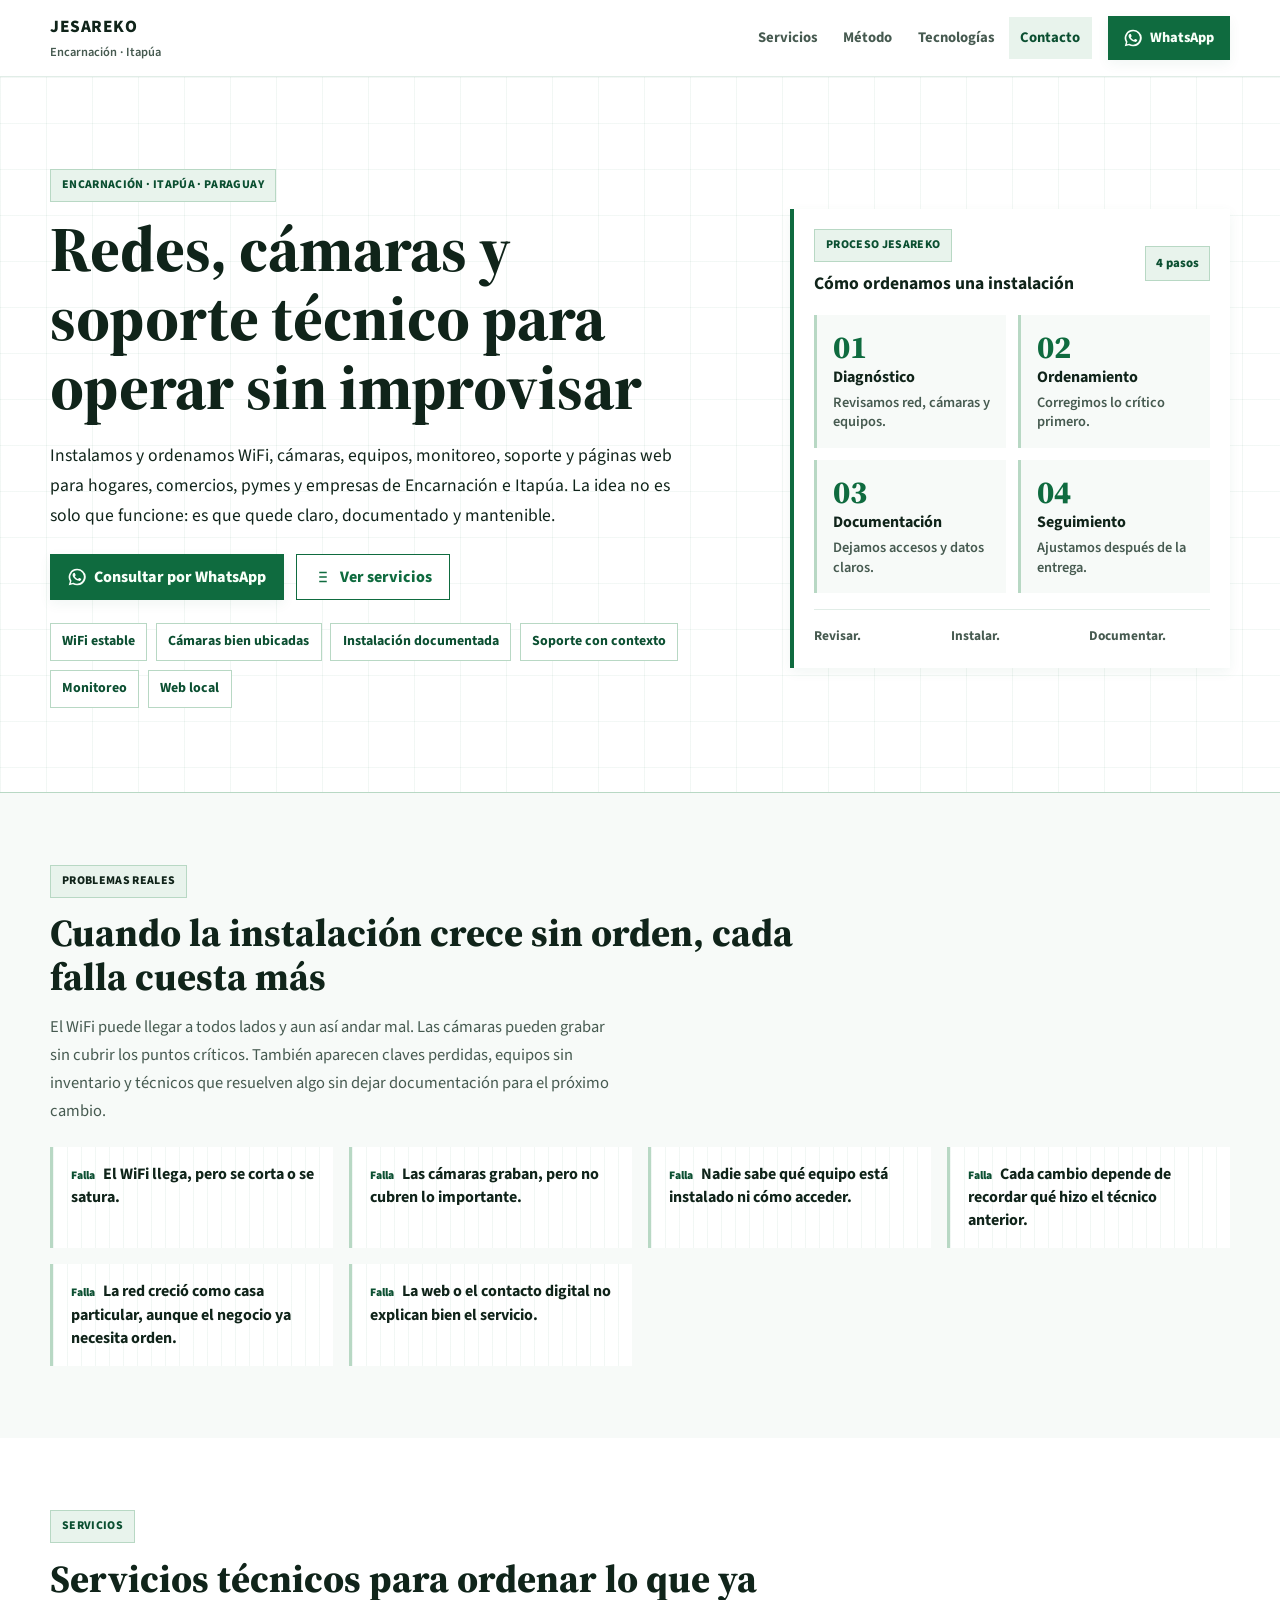
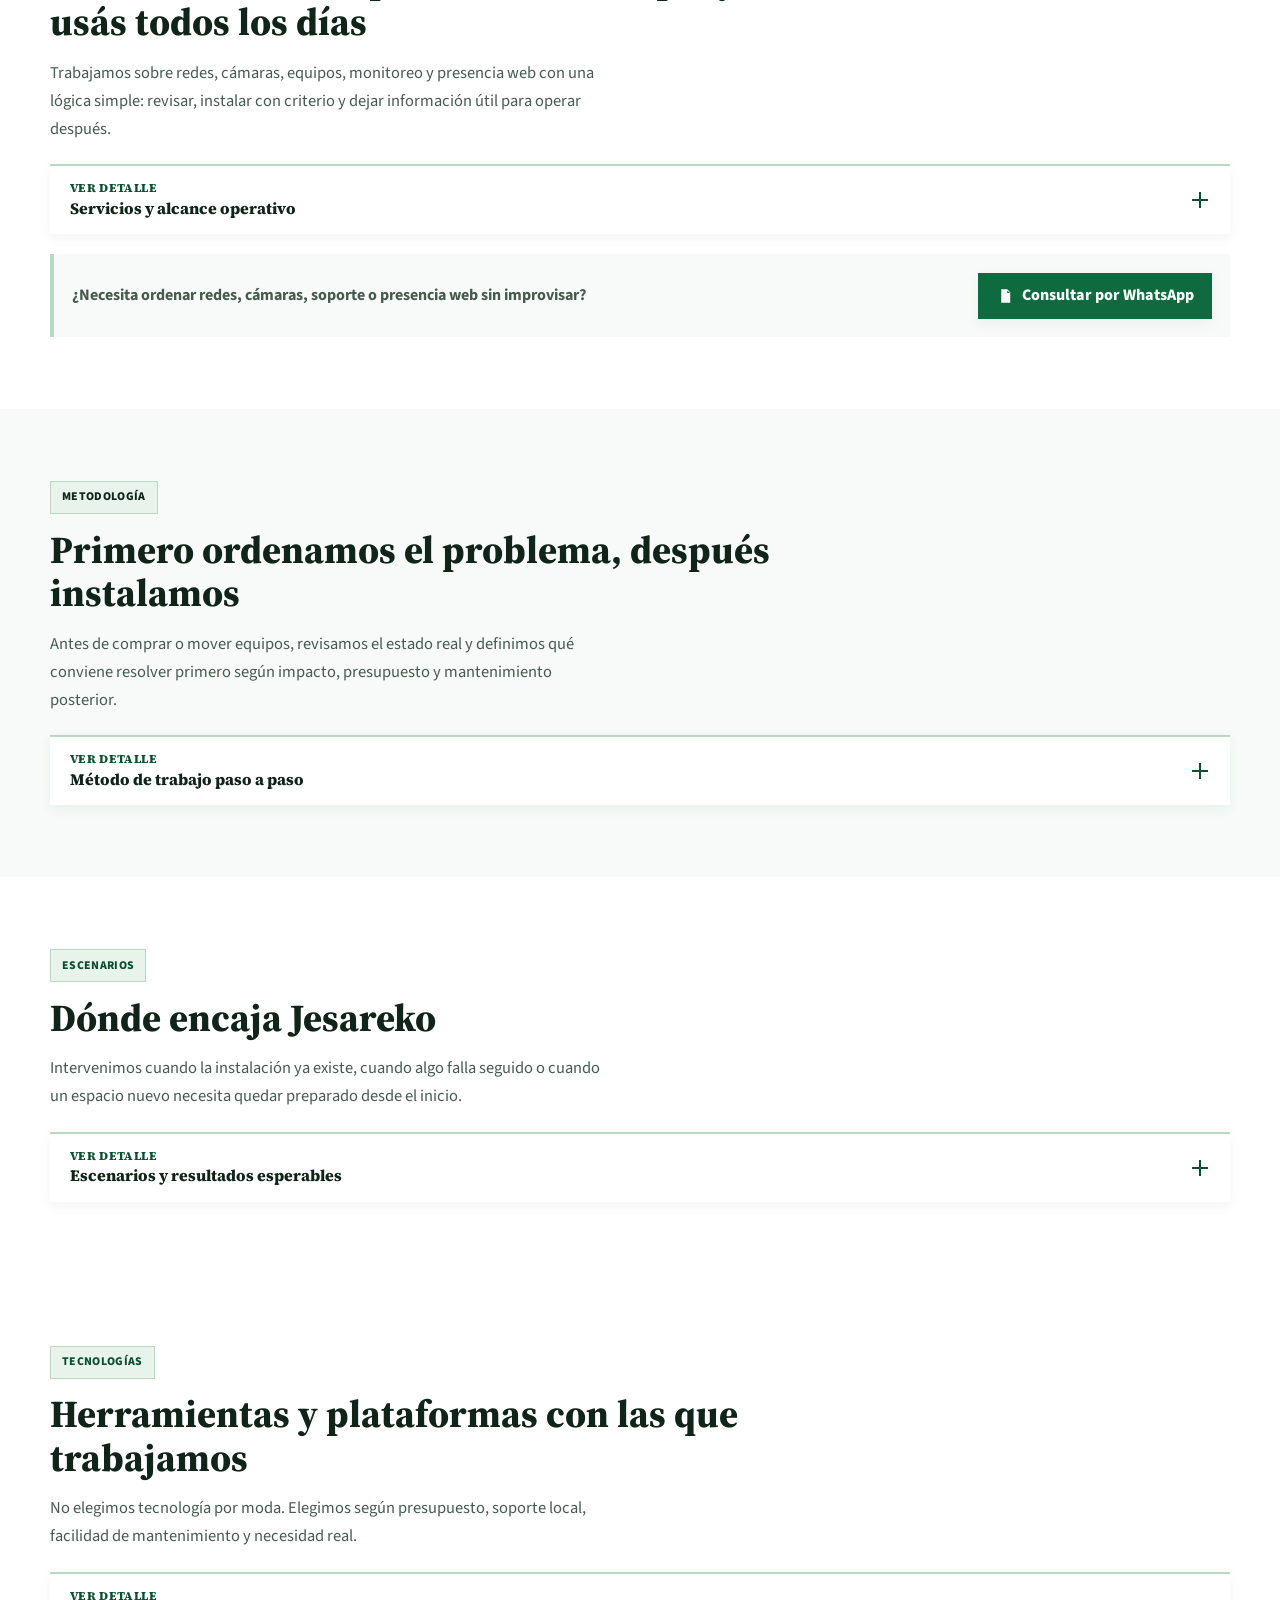
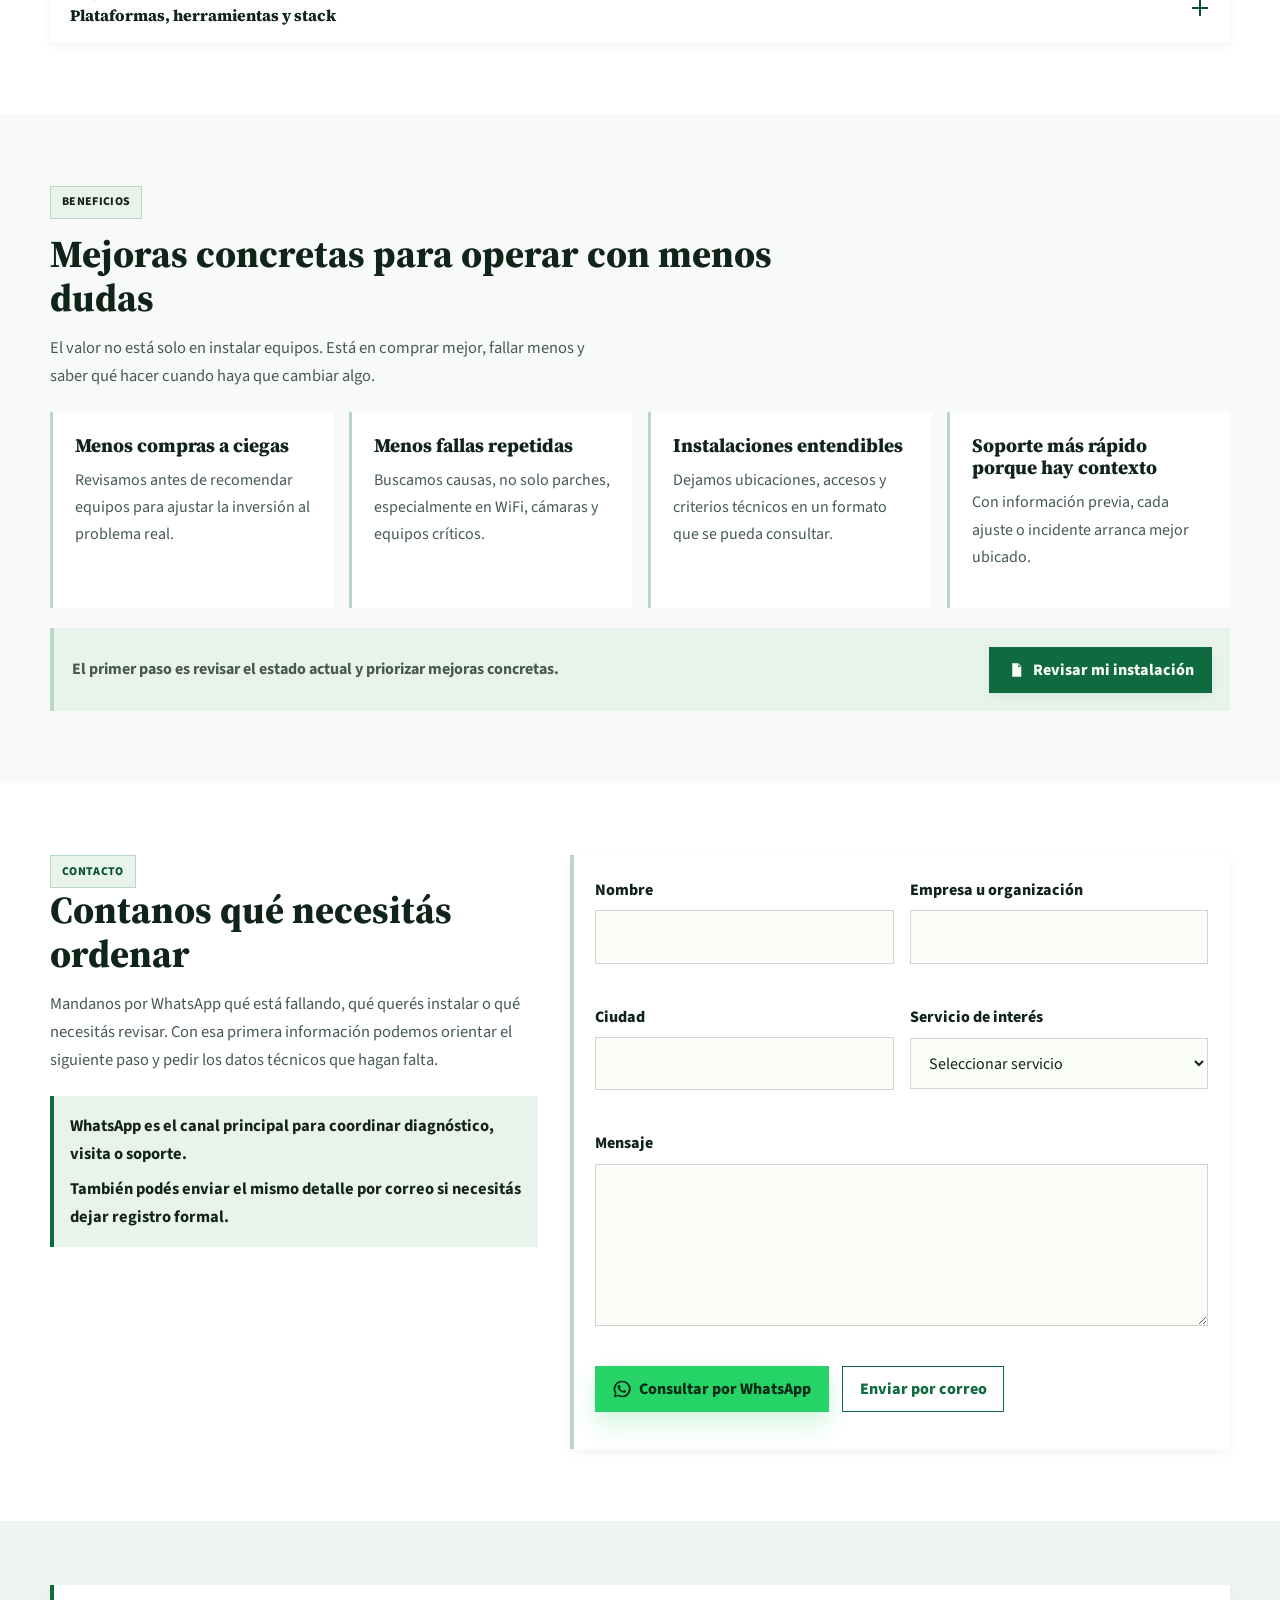
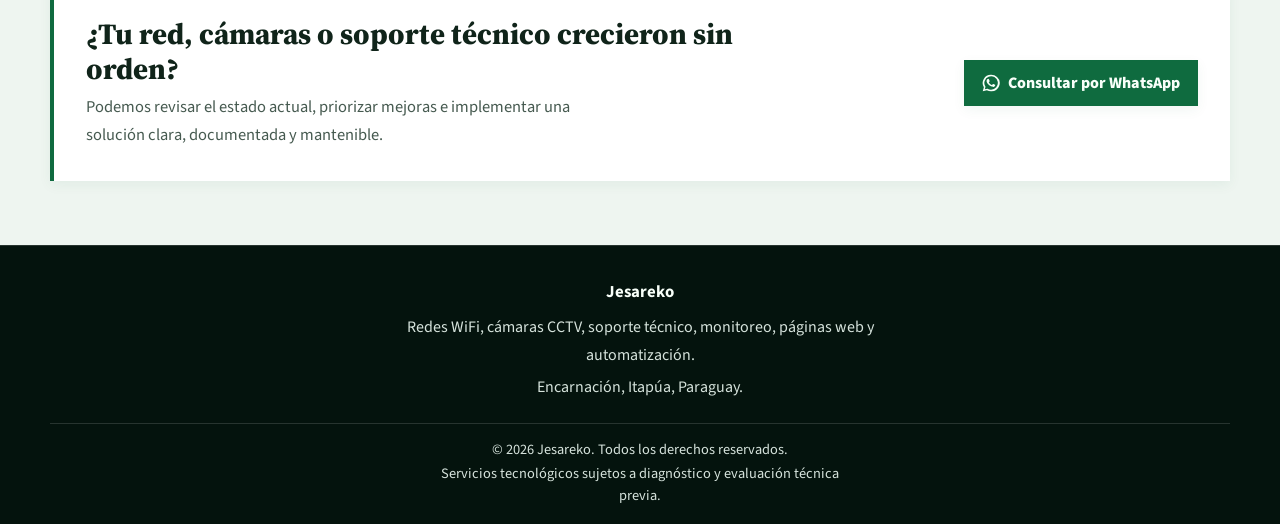
==== index.html @ 6700d011 "Actualización de UX" ====
﻿<!DOCTYPE html>
<html lang="es">
<head>
  <meta charset="UTF-8">
  <meta name="viewport" content="width=device-width, initial-scale=1.0">
  <title>Jesareko | Redes WiFi, cámaras CCTV y soporte técnico en Encarnación</title>
  <meta name="description" content="Redes WiFi, cámaras CCTV, soporte técnico, monitoreo, páginas web y automatización en Encarnación, Itapúa y Paraguay. Instalación clara, documentada y mantenible.">
  <meta name="author" content="Jesareko">
  <meta name="robots" content="index, follow">
  <link rel="canonical" href="https://jesareko.com/">
  <meta property="og:title" content="Jesareko | Redes WiFi, cámaras CCTV y soporte técnico">
  <meta property="og:description" content="Instalamos y ordenamos WiFi, cámaras, soporte técnico, monitoreo, páginas web y automatización en Encarnación, Itapúa y Paraguay.">
  <meta property="og:type" content="website">
  <meta property="og:url" content="https://jesareko.com/">
  <meta property="og:image" content="https://jesareko.com/assets/img/favicon.svg">
  <meta name="twitter:card" content="summary">
  <meta name="twitter:title" content="Jesareko | Redes WiFi, CCTV y soporte técnico">
  <meta name="twitter:description" content="Redes WiFi, cámaras CCTV, soporte técnico, monitoreo, páginas web y automatización en Encarnación, Itapúa y Paraguay.">
  <meta name="twitter:image" content="https://jesareko.com/assets/img/favicon.svg">
  <link rel="icon" type="image/svg+xml" href="assets/img/favicon.svg">
  <link rel="stylesheet" href="assets/css/styles.css">
  <script type="application/ld+json">
  {
    "@context": "https://schema.org",
    "@type": "ProfessionalService",
    "name": "Jesareko",
    "description": "Redes WiFi, cámaras CCTV, soporte técnico, monitoreo, páginas web y automatización en Encarnación, Itapúa y Paraguay.",
    "url": "https://jesareko.com/",
    "areaServed": ["Paraguay", "Encarnación", "Itapúa", "Cambyreta", "Capitan Miranda", "Hohenau", "Obligado"],
    "address": {
      "@type": "PostalAddress",
      "addressLocality": "Encarnación",
      "addressRegion": "Itapúa",
      "addressCountry": "PY"
    },
    "hasOfferCatalog": {
      "@type": "OfferCatalog",
      "name": "Servicios tecnológicos Jesareko",
      "itemListElement": [
        {"@type": "Offer", "itemOffered": {"@type": "Service", "name": "Redes y WiFi"}},
        {"@type": "Offer", "itemOffered": {"@type": "Service", "name": "CCTV, cámaras y seguridad"}},
        {"@type": "Offer", "itemOffered": {"@type": "Service", "name": "Soporte e infraestructura"}},
        {"@type": "Offer", "itemOffered": {"@type": "Service", "name": "Web, monitoreo y automatización"}}
      ]
    }
  }
  </script>
</head>
<body>
  <a class="skip-link" href="#inicio">Saltar al contenido principal</a>

  <header class="site-header" id="siteHeader">
    <nav class="navbar container" aria-label="Navegación principal">
      <a class="brand" href="#inicio" aria-label="Jesareko, inicio">
        <span class="brand__name">Jesareko</span>
        <span class="brand__tagline">Encarnación · Itapúa</span>
      </a>

      <button class="nav-toggle" id="navToggle" type="button" aria-label="Abrir menú" aria-controls="primaryMenu" aria-expanded="false">
        <span></span>
        <span></span>
        <span></span>
      </button>

      <div class="nav-menu" id="primaryMenu">
        <ul class="nav-links">
          <li><a href="#servicios">Servicios</a></li>
          <li><a href="#metodologia">Método</a></li>
          <li><a href="#tecnologías">Tecnologías</a></li>
          <li><a href="#contacto">Contacto</a></li>
        </ul>
        <a class="btn btn--primary btn--nav" href="https://wa.me/595971141032?text=Hola%20Jesareko%2C%20quiero%20consultar%20por%20una%20instalaci%C3%B3n%20t%C3%A9cnica." target="_blank" rel="noopener noreferrer"><svg class="btn-icon whatsapp-icon" viewBox="0 0 24 24" aria-hidden="true"><path fill="currentColor" d="M20 3.9A11.8 11.8 0 0 0 12 1a11 11 0 0 0-9.5 16.7L1 23l5.5-1.4A11.1 11.1 0 0 0 12 23a11 11 0 0 0 8-19.1Zm-8 17.1a9 9 0 0 1-4.6-1.3l-.3-.2-3.3.8.9-3.2-.2-.3a9 9 0 1 1 7.5 4.2Zm5-6.8c-.3-.2-1.8-.9-2-.9-.3-.1-.5-.2-.7.2l-.8 1c-.2.2-.3.3-.6.1a7.4 7.4 0 0 1-2.2-1.4 8.1 8.1 0 0 1-1.5-1.9c-.2-.3 0-.4.1-.6l.5-.5c.2-.2.2-.3.3-.5l.1-.5c0-.2-.7-1.7-1-2.3-.2-.5-.4-.4-.7-.4h-.6c-.2 0-.5.1-.8.4a3.2 3.2 0 0 0-1 2.4c0 1.4 1 2.8 1.1 3 .2.2 2 3 4.8 4.1 2.9 1.2 2.9.8 3.4.8.5-.1 1.8-.7 2-1.4.3-.7.3-1.3.2-1.4-.1-.2-.3-.2-.6-.4Z"/></svg>WhatsApp</a>
      </div>
    </nav>
  </header>

  <main id="inicio">
    <section class="hero section">
      <div class="container hero__grid">
        <div class="hero__content">
          <p class="badge">Encarnación · Itapúa · Paraguay</p>
          <h1>Redes, cámaras y soporte técnico para operar sin improvisar</h1>
          <p class="hero__lead">Instalamos y ordenamos WiFi, cámaras, equipos, monitoreo, soporte y páginas web para hogares, comercios, pymes y empresas de Encarnación e Itapúa. La idea no es solo que funcione: es que quede claro, documentado y mantenible.</p>
          <div class="hero__actions">
            <a class="btn btn--primary" href="https://wa.me/595971141032?text=Hola%20Jesareko%2C%20quiero%20consultar%20por%20una%20instalaci%C3%B3n%20t%C3%A9cnica." target="_blank" rel="noopener noreferrer"><svg class="btn-icon whatsapp-icon" viewBox="0 0 24 24" aria-hidden="true"><path fill="currentColor" d="M20 3.9A11.8 11.8 0 0 0 12 1a11 11 0 0 0-9.5 16.7L1 23l5.5-1.4A11.1 11.1 0 0 0 12 23a11 11 0 0 0 8-19.1Zm-8 17.1a9 9 0 0 1-4.6-1.3l-.3-.2-3.3.8.9-3.2-.2-.3a9 9 0 1 1 7.5 4.2Zm5-6.8c-.3-.2-1.8-.9-2-.9-.3-.1-.5-.2-.7.2l-.8 1c-.2.2-.3.3-.6.1a7.4 7.4 0 0 1-2.2-1.4 8.1 8.1 0 0 1-1.5-1.9c-.2-.3 0-.4.1-.6l.5-.5c.2-.2.2-.3.3-.5l.1-.5c0-.2-.7-1.7-1-2.3-.2-.5-.4-.4-.7-.4h-.6c-.2 0-.5.1-.8.4a3.2 3.2 0 0 0-1 2.4c0 1.4 1 2.8 1.1 3 .2.2 2 3 4.8 4.1 2.9 1.2 2.9.8 3.4.8.5-.1 1.8-.7 2-1.4.3-.7.3-1.3.2-1.4-.1-.2-.3-.2-.6-.4Z"/></svg>Consultar por WhatsApp</a>
            <a class="btn btn--secondary" href="#servicios"><svg class="btn-icon" viewBox="0 0 24 24" aria-hidden="true"><path fill="currentColor" d="M7 5h10v2H7V5Zm0 6h10v2H7v-2Zm0 6h10v2H7v-2Z"/></svg>Ver servicios</a>
          </div>
          <div class="chip-list" aria-label="Areas principales">
            <span>WiFi estable</span>
            <span>Cámaras bien ubicadas</span>
            <span>Instalación documentada</span>
            <span>Soporte con contexto</span>
            <span>Monitoreo</span>
            <span>Web local</span>
          </div>
        </div>

        <aside class="dashboard" aria-label="Resumen de servicios Jesareko">
          <div class="dashboard__top">
            <div>
            <span class="eyebrow">Proceso Jesareko</span>
              <strong>Cómo ordenamos una instalación</strong>
            </div>
            <span class="status-pill">4 pasos</span>
          </div>
          <div class="metric-grid">
            <article class="metric-card">
              <p class="metric-card__number">01</p>
              <strong>Diagnóstico</strong>
              <small>Revisamos red, cámaras y equipos.</small>
            </article>
            <article class="metric-card">
              <p class="metric-card__number">02</p>
              <strong>Ordenamiento</strong>
              <small>Corregimos lo crítico primero.</small>
            </article>
            <article class="metric-card">
              <p class="metric-card__number">03</p>
              <strong>Documentación</strong>
              <small>Dejamos accesos y datos claros.</small>
            </article>
            <article class="metric-card">
              <p class="metric-card__number">04</p>
              <strong>Seguimiento</strong>
              <small>Ajustamos después de la entrega.</small>
            </article>
          </div>
          <div class="dashboard__footer">
            <span>Revisar.</span>
            <span>Instalar.</span>
            <span>Documentar.</span>
          </div>
        </aside>
      </div>
    </section>

    <section class="section section--light" id="problema">
      <div class="container">
        <div class="section-heading">
          <span class="eyebrow">Problemas reales</span>
          <h2>Cuando la instalación crece sin orden, cada falla cuesta más</h2>
          <p>El WiFi puede llegar a todos lados y aun así andar mal. Las cámaras pueden grabar sin cubrir los puntos críticos. También aparecen claves perdidas, equipos sin inventario y técnicos que resuelven algo sin dejar documentación para el próximo cambio.</p>
        </div>
        <div class="pain-grid">
          <article class="card pain-card">El WiFi llega, pero se corta o se satura.</article>
          <article class="card pain-card">Las cámaras graban, pero no cubren lo importante.</article>
          <article class="card pain-card">Nadie sabe qué equipo está instalado ni cómo acceder.</article>
          <article class="card pain-card">Cada cambio depende de recordar qué hizo el técnico anterior.</article>
          <article class="card pain-card">La red creció como casa particular, aunque el negocio ya necesita orden.</article>
          <article class="card pain-card">La web o el contacto digital no explican bien el servicio.</article>
        </div>
      </div>
    </section>

    <section class="section" id="servicios">
      <div class="container">
        <div class="section-heading">
          <span class="eyebrow">Servicios</span>
          <h2>Servicios técnicos para ordenar lo que ya usás todos los días</h2>
          <p>Trabajamos sobre redes, cámaras, equipos, monitoreo y presencia web con una lógica simple: revisar, instalar con criterio y dejar información útil para operar después.</p>
        </div>
        <div class="accordion">
          <div class="accordion-item">
            <h3 class="accordion__title">
              <button class="accordion__trigger" type="button" id="ac-servicios-trigger" aria-expanded="false" aria-controls="ac-servicios-panel">
                <span class="accordion__copy">
                  <span class="accordion__kicker">Ver detalle</span>
                  <span class="accordion__label">Servicios y alcance operativo</span>
                </span>
                <span class="accordion__icon" aria-hidden="true"></span>
              </button>
            </h3>
            <div class="accordion__panel" id="ac-servicios-panel" role="region" aria-labelledby="ac-servicios-trigger" hidden>
              <div class="accordion__panel-inner">
                <div class="services-grid">
                  <article class="service-card">
                    <div class="service-card__icon" aria-hidden="true"></div>
                    <h3>Redes y WiFi</h3>
                    <p>Ordenamos la conectividad para casas, locales, oficinas y empresas que necesitan cobertura real, menos cortes y una red que se pueda mantener.</p>
                    <ul>
                      <li>Routers, switches y APs</li>
                      <li>Cableado y cobertura</li>
                      <li>Segmentación e invitados</li>
                      <li>Revisión de saturación</li>
                    </ul>
                  </article>
                  <article class="service-card">
                    <div class="service-card__icon" aria-hidden="true"></div>
                    <h3>CCTV, cámaras y seguridad</h3>
                    <p>Revisamos puntos críticos, ubicación de cámaras y acceso remoto para que el sistema sirva cuando haga falta mirar una grabación.</p>
                    <ul>
                      <li>DVR/NVR</li>
                      <li>Cámaras IP y analógicas</li>
                      <li>Acceso remoto</li>
                      <li>Mantenimiento y ajustes</li>
                    </ul>
                  </article>
                  <article class="service-card">
                    <div class="service-card__icon" aria-hidden="true"></div>
                    <h3>Soporte e infraestructura</h3>
                    <p>Atendemos equipos, accesos y fallas con contexto. También dejamos inventario básico para no depender de memoria o mensajes viejos.</p>
                    <ul>
                      <li>Equipos y usuarios</li>
                      <li>Inventario técnico</li>
                      <li>Accesos y respaldos básicos</li>
                      <li>Documentación de entrega</li>
                    </ul>
                  </article>
                  <article class="service-card">
                    <div class="service-card__icon" aria-hidden="true"></div>
                    <h3>Web, monitoreo y automatización</h3>
                    <p>Preparamos presencia digital y seguimiento técnico para que las consultas lleguen mejor y los problemas importantes se detecten antes.</p>
                    <ul>
                      <li>Landing pages y formularios</li>
                      <li>WhatsApp y SEO local</li>
                      <li>Zabbix/Grafana</li>
                      <li>Alertas y reportes simples</li>
                    </ul>
                  </article>
                </div>
              </div>
            </div>
          </div>
        </div>
        <div class="cta-band">
          <p>¿Necesita ordenar redes, cámaras, soporte o presencia web sin improvisar?</p>
          <a class="btn btn--primary" href="#contacto"><svg class="btn-icon" viewBox="0 0 24 24" aria-hidden="true"><path fill="currentColor" d="M7 3h8l4 4v14H7V3Zm8 1.5V8h3.5L15 4.5ZM9 10h8v2H9v-2Zm0 4h8v2H9v-2Zm0 4h5v2H9v-2Z"/></svg>Consultar por WhatsApp</a>
        </div>
      </div>
    </section>

    <section class="section section--light" id="metodologia">
      <div class="container">
        <div class="section-heading">
          <span class="eyebrow">Metodología</span>
          <h2>Primero ordenamos el problema, después instalamos</h2>
          <p>Antes de comprar o mover equipos, revisamos el estado real y definimos qué conviene resolver primero según impacto, presupuesto y mantenimiento posterior.</p>
        </div>
        <div class="accordion">
          <div class="accordion-item">
            <h3 class="accordion__title">
              <button class="accordion__trigger" type="button" id="ac-metodologia-trigger" aria-expanded="false" aria-controls="ac-metodologia-panel">
                <span class="accordion__copy">
                  <span class="accordion__kicker">Ver detalle</span>
                  <span class="accordion__label">Método de trabajo paso a paso</span>
                </span>
                <span class="accordion__icon" aria-hidden="true"></span>
              </button>
            </h3>
            <div class="accordion__panel" id="ac-metodologia-panel" role="region" aria-labelledby="ac-metodologia-trigger" hidden>
              <div class="accordion__panel-inner">
                <div class="timeline">
                  <article class="timeline-item">
                    <span>1</span>
                    <h3>Revisamos</h3>
                    <p>Lugar, equipos, red, cámaras, uso real y fallas que se repiten.</p>
                  </article>
                  <article class="timeline-item">
                    <span>2</span>
                    <h3>Priorizamos</h3>
                    <p>Qué conviene resolver primero según impacto y presupuesto.</p>
                  </article>
                  <article class="timeline-item">
                    <span>3</span>
                    <h3>Instalamos/configuramos</h3>
                    <p>Dejamos funcionando con criterio técnico y pruebas básicas.</p>
                  </article>
                  <article class="timeline-item">
                    <span>4</span>
                    <h3>Documentamos</h3>
                    <p>Equipos, accesos, ubicaciones y recomendaciones para próximos cambios.</p>
                  </article>
                  <article class="timeline-item">
                    <span>5</span>
                    <h3>Acompañamos</h3>
                    <p>Ajustes y soporte después de la entrega.</p>
                  </article>
                  <article class="timeline-item">
                    <span>6</span>
                    <h3>Mejoramos</h3>
                    <p>Próximas etapas sin rehacer todo desde cero.</p>
                  </article>
                </div>
              </div>
            </div>
          </div>
        </div>
      </div>
    </section>

    <section class="section" id="casos">
      <div class="container">
        <div class="section-heading">
          <span class="eyebrow">Escenarios</span>
          <h2>Dónde encaja Jesareko</h2>
          <p>Intervenimos cuando la instalación ya existe, cuando algo falla seguido o cuando un espacio nuevo necesita quedar preparado desde el inicio.</p>
        </div>
        <div class="accordion">
          <div class="accordion-item">
            <h3 class="accordion__title">
              <button class="accordion__trigger" type="button" id="ac-casos-trigger" aria-expanded="false" aria-controls="ac-casos-panel">
                <span class="accordion__copy">
                  <span class="accordion__kicker">Ver detalle</span>
                  <span class="accordion__label">Escenarios y resultados esperables</span>
                </span>
                <span class="accordion__icon" aria-hidden="true"></span>
              </button>
            </h3>
            <div class="accordion__panel" id="ac-casos-panel" role="region" aria-labelledby="ac-casos-trigger" hidden>
              <div class="accordion__panel-inner">
                <div class="case-grid">
                  <article class="case-card">
                    <h3>Hogares y residencias</h3>
                    <p><strong>Necesidad:</strong> WiFi que cubra habitaciones, patio o quincho, cámaras útiles y acceso claro desde el celular.</p>
                    <p><strong>Resultado:</strong> Instalación más ordenada y fácil de mantener.</p>
                  </article>
                  <article class="case-card">
                    <h3>Comercios y locales</h3>
                    <p><strong>Necesidad:</strong> WiFi para caja, POS, clientes, cámaras en accesos y contacto digital que responda rápido.</p>
                    <p><strong>Resultado:</strong> Menos dependencia de soluciones improvisadas en horario de atención.</p>
                  </article>
                  <article class="case-card">
                    <h3>Pymes y oficinas</h3>
                    <p><strong>Necesidad:</strong> Equipos, usuarios, red interna, respaldos básicos, soporte y registro de accesos.</p>
                    <p><strong>Resultado:</strong> Más contexto para resolver fallas sin empezar desde cero.</p>
                  </article>
                  <article class="case-card">
                    <h3>Empresas e instituciones</h3>
                    <p><strong>Necesidad:</strong> Cableado, cámaras, monitoreo, documentación y coordinación con otros proveedores.</p>
                    <p><strong>Resultado:</strong> Entregas más claras y mantenibles.</p>
                  </article>
                </div>
              </div>
            </div>
          </div>
        </div>
      </div>
    </section>

    <section class="section" id="tecnologías">
      <div class="container">
        <div class="section-heading">
          <span class="eyebrow">Tecnologías</span>
          <h2>Herramientas y plataformas con las que trabajamos</h2>
          <p>No elegimos tecnología por moda. Elegimos según presupuesto, soporte local, facilidad de mantenimiento y necesidad real.</p>
        </div>
        <div class="accordion">
          <div class="accordion-item">
            <h3 class="accordion__title">
              <button class="accordion__trigger" type="button" id="ac-tecnologias-trigger" aria-expanded="false" aria-controls="ac-tecnologias-panel">
                <span class="accordion__copy">
                  <span class="accordion__kicker">Ver detalle</span>
                  <span class="accordion__label">Plataformas, herramientas y stack</span>
                </span>
                <span class="accordion__icon" aria-hidden="true"></span>
              </button>
            </h3>
            <div class="accordion__panel" id="ac-tecnologias-panel" role="region" aria-labelledby="ac-tecnologias-trigger" hidden>
              <div class="accordion__panel-inner">
                <div class="tech-grid">
                  <article class="tech-group">
                    <h3>Redes e infraestructura</h3>
                    <div class="tech-chips">
                      <span>UniFi</span><span>MikroTik</span><span>Sophos</span><span>VLAN</span><span>VPN</span><span>Switching</span><span>Routing</span><span>WiFi</span>
                    </div>
                  </article>
                  <article class="tech-group">
                    <h3>Seguridad física</h3>
                    <div class="tech-chips">
                      <span>Hikvision</span><span>Dahua</span><span>CCTV IP</span><span>NVR/DVR</span><span>Alarmas</span><span>Control de accesos</span>
                    </div>
                  </article>
                  <article class="tech-group">
                    <h3>Monitoreo y soporte</h3>
                    <div class="tech-chips">
                      <span>Zabbix</span><span>Grafana</span><span>SNMP</span><span>ICMP</span><span>Dashboards</span><span>Alertas</span>
                    </div>
                  </article>
                  <article class="tech-group">
                    <h3>Web y automatización</h3>
                    <div class="tech-chips">
                      <span>HTML</span><span>CSS</span><span>JavaScript</span><span>Python</span><span>Django</span><span>Docker</span><span>GitHub</span><span>Cloudflare</span>
                    </div>
                  </article>
                </div>
              </div>
            </div>
          </div>
        </div>
      </div>
    </section>

    <section class="section section--light" id="beneficios">
      <div class="container">
        <div class="section-heading">
          <span class="eyebrow">Beneficios</span>
          <h2>Mejoras concretas para operar con menos dudas</h2>
          <p>El valor no está solo en instalar equipos. Está en comprar mejor, fallar menos y saber qué hacer cuando haya que cambiar algo.</p>
        </div>
        <div class="benefit-grid">
          <article class="benefit-card">
            <h3>Menos compras a ciegas</h3>
            <p>Revisamos antes de recomendar equipos para ajustar la inversión al problema real.</p>
          </article>
          <article class="benefit-card">
            <h3>Menos fallas repetidas</h3>
            <p>Buscamos causas, no solo parches, especialmente en WiFi, cámaras y equipos críticos.</p>
          </article>
          <article class="benefit-card">
            <h3>Instalaciones entendibles</h3>
            <p>Dejamos ubicaciones, accesos y criterios técnicos en un formato que se pueda consultar.</p>
          </article>
          <article class="benefit-card">
            <h3>Soporte más rápido porque hay contexto</h3>
            <p>Con información previa, cada ajuste o incidente arranca mejor ubicado.</p>
          </article>
        </div>
        <div class="cta-band cta-band--light">
          <p>El primer paso es revisar el estado actual y priorizar mejoras concretas.</p>
          <a class="btn btn--primary" href="#contacto"><svg class="btn-icon" viewBox="0 0 24 24" aria-hidden="true"><path fill="currentColor" d="M7 3h8l4 4v14H7V3Zm8 1.5V8h3.5L15 4.5ZM9 10h8v2H9v-2Zm0 4h8v2H9v-2Zm0 4h5v2H9v-2Z"/></svg>Revisar mi instalación</a>
        </div>
      </div>
    </section>

    <section class="section section--contact" id="contacto">
      <div class="container contact-grid">
        <div class="contact-copy">
          <span class="eyebrow">Contacto</span>
          <h2>Contanos qué necesitás ordenar</h2>
          <p>Mandanos por WhatsApp qué está fallando, qué querés instalar o qué necesitás revisar. Con esa primera información podemos orientar el siguiente paso y pedir los datos técnicos que hagan falta.</p>
          <div class="contact-points">
            <p>WhatsApp es el canal principal para coordinar diagnóstico, visita o soporte.</p>
            <p>También podés enviar el mismo detalle por correo si necesitás dejar registro formal.</p>
          </div>
        </div>
        <form class="contact-form" id="contactForm" novalidate>
          <div class="form-field">
            <label for="name">Nombre</label>
            <input id="name" name="name" type="text" autocomplete="name" maxlength="80" required>
            <small class="error-message" data-error-for="name"></small>
          </div>
          <div class="form-field">
            <label for="company">Empresa u organización</label>
            <input id="company" name="company" type="text" autocomplete="organization" maxlength="100">
            <small class="error-message" data-error-for="company"></small>
          </div>
          <div class="form-field">
            <label for="city">Ciudad</label>
            <input id="city" name="city" type="text" autocomplete="address-level2" maxlength="80" required>
            <small class="error-message" data-error-for="city"></small>
          </div>
          <div class="form-field">
            <label for="service">Servicio de interés</label>
            <select id="service" name="service" required>
              <option value="">Seleccionar servicio</option>
              <option>Diagnóstico técnico</option>
              <option>Redes y WiFi</option>
              <option>CCTV / cámaras y seguridad</option>
              <option>Soporte e infraestructura</option>
              <option>Web, monitoreo y automatización</option>
              <option>Otro</option>
            </select>
            <small class="error-message" data-error-for="service"></small>
          </div>
          <div class="form-field form-field--full">
            <label for="message">Mensaje</label>
            <textarea id="message" name="message" rows="5" maxlength="1000" required></textarea>
            <small class="error-message" data-error-for="message"></small>
          </div>
          <div class="form-actions">
            <button class="btn btn--whatsapp" type="button" id="sendWhatsApp" aria-label="Enviar consulta por WhatsApp"><svg class="btn-icon whatsapp-icon" viewBox="0 0 24 24" aria-hidden="true"><path fill="currentColor" d="M20 3.9A11.8 11.8 0 0 0 12 1a11 11 0 0 0-9.5 16.7L1 23l5.5-1.4A11.1 11.1 0 0 0 12 23a11 11 0 0 0 8-19.1Zm-8 17.1a9 9 0 0 1-4.6-1.3l-.3-.2-3.3.8.9-3.2-.2-.3a9 9 0 1 1 7.5 4.2Zm5-6.8c-.3-.2-1.8-.9-2-.9-.3-.1-.5-.2-.7.2l-.8 1c-.2.2-.3.3-.6.1a7.4 7.4 0 0 1-2.2-1.4 8.1 8.1 0 0 1-1.5-1.9c-.2-.3 0-.4.1-.6l.5-.5c.2-.2.2-.3.3-.5l.1-.5c0-.2-.7-1.7-1-2.3-.2-.5-.4-.4-.7-.4h-.6c-.2 0-.5.1-.8.4a3.2 3.2 0 0 0-1 2.4c0 1.4 1 2.8 1.1 3 .2.2 2 3 4.8 4.1 2.9 1.2 2.9.8 3.4.8.5-.1 1.8-.7 2-1.4.3-.7.3-1.3.2-1.4-.1-.2-.3-.2-.6-.4Z"/></svg>Consultar por WhatsApp</button>
            <button class="btn btn--secondary btn--mail" type="button" id="sendEmail" aria-label="Enviar consulta por correo">Enviar por correo</button>
          </div>
          <p class="form-status" id="formStatus" aria-live="polite"></p>
        </form>
      </div>
    </section>

    <section class="final-cta">
      <div class="container final-cta__inner">
        <div>
          <h2>¿Tu red, cámaras o soporte técnico crecieron sin orden?</h2>
          <p>Podemos revisar el estado actual, priorizar mejoras e implementar una solución clara, documentada y mantenible.</p>
        </div>
        <div class="final-cta__actions">
          <a class="btn btn--primary" href="https://wa.me/595971141032?text=Hola%20Jesareko%2C%20quiero%20consultar%20por%20una%20instalaci%C3%B3n%20t%C3%A9cnica." target="_blank" rel="noopener noreferrer"><svg class="btn-icon whatsapp-icon" viewBox="0 0 24 24" aria-hidden="true"><path fill="currentColor" d="M20 3.9A11.8 11.8 0 0 0 12 1a11 11 0 0 0-9.5 16.7L1 23l5.5-1.4A11.1 11.1 0 0 0 12 23a11 11 0 0 0 8-19.1Zm-8 17.1a9 9 0 0 1-4.6-1.3l-.3-.2-3.3.8.9-3.2-.2-.3a9 9 0 1 1 7.5 4.2Zm5-6.8c-.3-.2-1.8-.9-2-.9-.3-.1-.5-.2-.7.2l-.8 1c-.2.2-.3.3-.6.1a7.4 7.4 0 0 1-2.2-1.4 8.1 8.1 0 0 1-1.5-1.9c-.2-.3 0-.4.1-.6l.5-.5c.2-.2.2-.3.3-.5l.1-.5c0-.2-.7-1.7-1-2.3-.2-.5-.4-.4-.7-.4h-.6c-.2 0-.5.1-.8.4a3.2 3.2 0 0 0-1 2.4c0 1.4 1 2.8 1.1 3 .2.2 2 3 4.8 4.1 2.9 1.2 2.9.8 3.4.8.5-.1 1.8-.7 2-1.4.3-.7.3-1.3.2-1.4-.1-.2-.3-.2-.6-.4Z"/></svg>Consultar por WhatsApp</a>
        </div>
      </div>
    </section>
  </main>

  <footer class="site-footer">
    <div class="container footer-grid">
      <div>
        <strong>Jesareko</strong>
        <p>Redes WiFi, cámaras CCTV, soporte técnico, monitoreo, páginas web y automatización.</p>
        <p>Encarnación, Itapúa, Paraguay.</p>
      </div>
    </div>
    <div class="container footer-bottom">
      <div class="footer-legal">
        <p>© 2026 Jesareko. Todos los derechos reservados.</p>
        <p>Servicios tecnológicos sujetos a diagnóstico y evaluación técnica previa.</p>
      </div>
    </div>
  </footer>

  <button class="back-to-top" id="backToTop" type="button" aria-label="Volver arriba">
    <svg class="btn-icon" width="20" height="20" viewBox="0 0 24 24" aria-hidden="true">
      <path d="M12 5l7 7-1.4 1.4-4.6-4.6V20h-2V8.8l-4.6 4.6L5 12l7-7z" fill="currentColor"></path>
    </svg>
  </button>

  <script src="assets/js/main.js"></script>
</body>
</html>
---- assets/css/styles.css ----
@import url("https://fonts.googleapis.com/css2?family=Source+Serif+4:wght@600;700;800&family=Source+Sans+3:wght@400;500;600;700&display=swap");

:root {
  --bg-dark: #092318;
  --bg-section: #ffffff;
  --bg-section-soft: #f7faf8;
  --surface: #ffffff;
  --surface-soft: #f7faf8;
  --surface-muted: #eef5f0;
  --surface-2: var(--surface-muted);
  --text-light: #f8fff9;
  --text-muted-light: #d6e3dc;
  --text-dark: #10241a;
  --text-muted-dark: #465a50;
  --accent: #0F6B3F;
  --accent-dark: #0B4F31;
  --accent-soft: #E8F3EC;
  --accent-line: #B8D8C4;
  --whatsapp: #25d366;
  --border-light: rgba(255, 255, 255, 0.14);
  --border-dark: rgba(15, 107, 63, 0.12);
  --shadow: 0 8px 18px rgba(15, 107, 63, 0.08);
  --shadow-soft: 0 4px 12px rgba(15, 107, 63, 0.06);
  --radius: 0;
  --container: 1180px;
}

* {
  box-sizing: border-box;
}

html {
  scroll-behavior: smooth;
}

body {
  margin: 0;
  overflow-x: hidden;
  background: var(--surface);
  color: var(--text-dark);
  font-family: "Source Sans 3", "Segoe UI", system-ui, sans-serif;
  font-size: 16px;
  line-height: 1.7;
}

main,
section,
.container {
  min-width: 0;
}

img,
svg {
  max-width: 100%;
}

a {
  color: inherit;
  text-decoration: none;
}

button,
input,
select,
textarea {
  font: inherit;
}

:focus-visible {
  outline: 3px solid rgba(15, 107, 63, 0.35);
  outline-offset: 3px;
}

.skip-link {
  position: absolute;
  left: 1rem;
  top: -4rem;
  z-index: 1000;
  padding: 0.75rem 1rem;
  border-radius: 0;
  background: var(--surface);
  color: var(--text-dark);
  font-weight: 700;
  transition: top 0.2s ease;
}

.skip-link:focus {
  top: 1rem;
}

.container {
  width: min(100% - 48px, var(--container));
  margin-inline: auto;
}

.section {
  padding: 72px 0;
  background: var(--bg-section);
  color: var(--text-dark);
}

.section--light {
  background: var(--surface-soft);
  color: var(--text-dark);
}

.section--navy {
  background: var(--bg-dark);
  color: var(--text-light);
}

.section--web,
.section--contact {
  background: var(--surface);
}

.section--local {
  background: var(--surface);
}

.site-header {
  position: sticky;
  top: 0;
  z-index: 100;
  background: rgba(255, 255, 255, 0.94);
  border-bottom: 1px solid rgba(15, 107, 63, 0.12);
  backdrop-filter: blur(10px);
  transition: box-shadow 0.2s ease, background 0.2s ease;
}

.site-header.is-scrolled {
  background: rgba(255, 255, 255, 0.98);
  box-shadow: 0 8px 18px rgba(15, 107, 63, 0.08);
}

.navbar {
  min-height: 76px;
  display: flex;
  align-items: center;
  justify-content: space-between;
  gap: 1.25rem;
}

.brand {
  display: grid;
  gap: 0.05rem;
  min-width: 190px;
}

.brand__name {
  color: var(--text-dark);
  font-size: 1.08rem;
  font-weight: 800;
  letter-spacing: 0.03em;
  text-transform: uppercase;
}

.brand__tagline {
  color: var(--text-muted-dark);
  font-size: 0.78rem;
  font-weight: 600;
}

.nav-menu {
  display: flex;
  align-items: center;
  gap: 1rem;
}

.nav-links {
  display: flex;
  align-items: center;
  gap: 0.2rem;
  list-style: none;
  margin: 0;
  padding: 0;
}

.nav-links a {
  display: inline-flex;
  min-height: 40px;
  align-items: center;
  padding: 0.55rem 0.7rem;
  border-radius: 0;
  color: var(--text-muted-dark);
  font-size: 0.92rem;
  font-weight: 700;
  transition: color 0.2s ease, background 0.2s ease;
}

.nav-links a:hover,
.nav-links a.is-active {
  background: var(--accent-soft);
  color: var(--accent-dark);
}

.nav-toggle {
  display: none;
  width: 44px;
  height: 44px;
  border: 1px solid var(--accent-line);
  background: var(--surface);
  cursor: pointer;
  align-items: center;
  justify-content: center;
  flex-direction: column;
  gap: 5px;
}

.nav-toggle span {
  width: 20px;
  height: 2px;
  border-radius: 0;
  background: var(--accent-dark);
  transition: transform 0.2s ease, opacity 0.2s ease;
}

.nav-toggle.is-open span:nth-child(1) {
  transform: translateY(7px) rotate(45deg);
}

.nav-toggle.is-open span:nth-child(2) {
  opacity: 0;
}

.nav-toggle.is-open span:nth-child(3) {
  transform: translateY(-7px) rotate(-45deg);
}

.btn {
  display: inline-flex;
  min-height: 46px;
  align-items: center;
  justify-content: center;
  gap: 0.5rem;
  padding: 0.78rem 1.05rem;
  border: 1px solid transparent;
  border-radius: 0;
  cursor: pointer;
  font-weight: 800;
  line-height: 1.15;
  text-align: center;
  transition: transform 0.2s ease, box-shadow 0.2s ease, background 0.2s ease, border-color 0.2s ease;
}

.btn:hover {
  transform: translateY(-1px);
}

.btn--primary {
  background: var(--accent);
  color: var(--text-light);
  box-shadow: var(--shadow-soft);
}

.btn--primary:hover {
  background: var(--accent-dark);
}

.btn--secondary {
  background: var(--surface);
  color: var(--accent);
  border-color: var(--accent);
}

.btn--secondary:hover {
  color: var(--accent-dark);
  border-color: var(--accent-dark);
  box-shadow: var(--shadow-soft);
}

.btn--mail {
  background: var(--surface);
  color: var(--accent);
}

.btn--whatsapp {
  background: var(--whatsapp);
  border-color: var(--whatsapp);
  color: #062b16;
  box-shadow: 0 12px 24px rgba(37, 211, 102, 0.2);
}

.btn--whatsapp:hover {
  background: #34df73;
}

.btn--light {
  background: var(--surface);
  border-color: var(--accent);
  color: var(--accent);
}

.btn--nav {
  min-height: 42px;
  padding-inline: 0.95rem;
  font-size: 0.9rem;
}

.btn-icon,
.whatsapp-icon {
  width: 18px;
  height: 18px;
  flex: 0 0 18px;
}

.hero {
  min-height: 680px;
  display: flex;
  align-items: center;
  padding: 92px 0 84px;
  background:
    linear-gradient(90deg, rgba(15, 107, 63, 0.055) 1px, transparent 1px),
    linear-gradient(180deg, rgba(15, 107, 63, 0.05) 1px, transparent 1px),
    var(--surface);
  background-size: 46px 46px, 46px 46px, auto;
  border-bottom: 1px solid var(--accent-line);
}

.hero__grid {
  display: grid;
  grid-template-columns: minmax(0, 1fr) minmax(320px, 440px);
  gap: clamp(2rem, 5vw, 4rem);
  align-items: center;
}

.hero__content {
  max-width: 760px;
}

.badge,
.eyebrow {
  display: inline-flex;
  align-items: center;
  width: fit-content;
  gap: 0.45rem;
  padding: 0.34rem 0.68rem;
  border: 1px solid var(--accent-line);
  background: var(--accent-soft);
  color: var(--accent-dark);
  font-size: 0.74rem;
  font-weight: 800;
  letter-spacing: 0.03em;
  text-transform: uppercase;
}

h1,
h2,
h3,
p {
  margin-top: 0;
}

h1,
h2,
h3 {
  font-family: "Source Serif 4", Georgia, serif;
  letter-spacing: 0;
  overflow-wrap: anywhere;
}

h1 {
  max-width: 920px;
  margin-bottom: 1.25rem;
  color: var(--text-dark);
  font-size: clamp(2.2rem, 5vw, 4rem);
  line-height: 1.08;
  font-weight: 800;
}

h2 {
  max-width: 850px;
  margin-bottom: 0.9rem;
  color: var(--text-dark);
  font-size: clamp(1.8rem, 3vw, 3rem);
  line-height: 1.14;
  font-weight: 800;
}

h3 {
  margin-bottom: 0.65rem;
  color: var(--text-dark);
  font-size: clamp(1.15rem, 1.5vw, 1.35rem);
  line-height: 1.18;
  font-weight: 800;
}

p {
  max-width: 70ch;
}

.hero__lead,
.section-heading p,
.section-note,
.local-grid p,
.contact-copy p,
.final-cta p {
  color: var(--text-muted-dark);
  font-size: 1.03rem;
}

.hero__lead {
  margin-bottom: 1.45rem;
  font-size: 1.1rem;
}

.hero__actions,
.web-service__actions,
.final-cta__actions,
.form-actions {
  display: flex;
  flex-wrap: wrap;
  gap: 0.8rem;
}

.chip-list,
.tech-chips,
.area-list {
  display: flex;
  flex-wrap: wrap;
  gap: 0.55rem;
}

.chip-list {
  margin-top: 1.45rem;
}

.chip-list span,
.tech-chips span,
.area-list span {
  display: inline-flex;
  min-height: 34px;
  align-items: center;
  padding: 0.38rem 0.7rem;
  border-radius: 0;
  font-size: 0.87rem;
  font-weight: 700;
}

.chip-list span {
  background: var(--surface);
  border: 1px solid var(--accent-line);
  color: var(--accent-dark);
}

.hero .badge,
.hero h1,
.hero .hero__lead {
  color: var(--text-dark);
}

.hero .badge {
  background: var(--accent-soft);
  border-color: var(--accent-line);
  color: var(--accent-dark);
}

.section-heading {
  max-width: 780px;
  margin-bottom: 1.25rem;
}

.section--light h2,
.section--light h3,
.section--light .section-heading p,
.section--light .section-note,
.section--light .eyebrow {
  color: var(--text-dark);
}

.section--light .section-heading p,
.section--light .section-note {
  color: var(--text-muted-dark);
}

.section--light .eyebrow {
  background: var(--accent-soft);
  border-color: var(--accent-line);
}

.dashboard,
.web-service,
.card,
.service-card,
.case-card,
.package-card,
.tech-group,
.timeline-item,
.comparison__col,
.contact-form,
.metric-card,
.coverage-card {
  border: 0;
  border-radius: 0;
  background: var(--surface);
  color: var(--text-dark);
  box-shadow: var(--shadow-soft);
}

.dashboard {
  padding: 1.25rem;
  border-left: 4px solid var(--accent);
  border-top: 0;
  border-right: 0;
  border-bottom: 0;
  box-shadow: var(--shadow-soft);
}

.dashboard__top,
.dashboard__footer {
  display: flex;
  align-items: center;
  justify-content: space-between;
  gap: 1rem;
}

.dashboard .eyebrow {
  color: var(--accent-dark);
  background: var(--accent-soft);
  border-color: var(--accent-line);
}

.dashboard__top strong {
  display: block;
  margin-top: 0.45rem;
  color: var(--text-dark);
  font-size: 1.1rem;
}

.status-pill {
  padding: 0.34rem 0.62rem;
  border: 1px solid var(--accent-line);
  background: var(--accent-soft);
  color: var(--accent-dark);
  font-size: 0.8rem;
  font-weight: 800;
}

.metric-grid {
  display: grid;
  grid-template-columns: repeat(2, minmax(0, 1fr));
  gap: 0.75rem;
  margin: 1rem 0;
}

.metric-card {
  display: grid;
  gap: 0.35rem;
  align-content: start;
  padding: 1rem;
  border-left: 3px solid var(--accent-line);
  background: var(--surface-soft);
  box-shadow: none;
}

.service-card__icon {
  display: inline-block;
  width: 28px;
  height: 28px;
  border-radius: 0;
  background: var(--accent);
  box-shadow: none;
}

.metric-card__number {
  margin: 0;
  color: var(--accent);
  font-family: "Source Serif 4", Georgia, serif;
  font-size: clamp(1.5rem, 3vw, 2rem);
  font-weight: 800;
  line-height: 1;
}

.metric-card strong {
  display: block;
  margin: 0;
  color: var(--text-dark);
  font-size: 1rem;
  line-height: 1.2;
}

.metric-card small {
  color: var(--text-muted-dark);
  font-size: 0.9rem;
  font-weight: 600;
  line-height: 1.35;
}

.bar {
  height: 7px;
  overflow: hidden;
  border-radius: 0;
  background: #d6e2da;
}

.bar span {
  display: block;
  height: 100%;
  border-radius: 0;
  background: linear-gradient(90deg, var(--accent-dark), var(--accent));
}

.bar__fill--network {
  width: 92%;
}

.bar__fill--cctv {
  width: 86%;
}

.bar__fill--projects {
  width: 68%;
}

.bar__fill--automation {
  width: 78%;
}

.dashboard__footer {
  display: grid;
  grid-template-columns: repeat(3, minmax(0, 1fr));
  padding-top: 0.95rem;
  border-top: 1px solid var(--border-dark);
  color: var(--text-muted-dark);
  font-size: 0.84rem;
  font-weight: 700;
}

.accordion {
  margin-top: 0.9rem;
}

.accordion-item {
  overflow: hidden;
  border: 0;
  border-top: 2px solid var(--accent-line);
  border-radius: 0;
  background: var(--surface);
  box-shadow: var(--shadow-soft);
}

.accordion__title {
  margin: 0;
}

.accordion__trigger {
  width: 100%;
  min-height: 58px;
  display: flex;
  align-items: center;
  justify-content: space-between;
  gap: 1rem;
  padding: 1rem 1.15rem;
  border: 0;
  background: transparent;
  color: var(--text-dark);
  text-align: left;
  cursor: pointer;
}

.accordion__trigger:hover,
.accordion__trigger:focus-visible {
  background: var(--accent-soft);
}

.accordion__copy {
  display: grid;
  gap: 0.1rem;
}

.accordion__kicker {
  color: var(--accent-dark);
  font-size: 0.74rem;
  font-weight: 800;
  letter-spacing: 0.03em;
  text-transform: uppercase;
}

.accordion__label {
  color: var(--text-dark);
  font-size: 1rem;
  font-weight: 800;
  line-height: 1.28;
}

.accordion__icon {
  position: relative;
  width: 20px;
  height: 20px;
  flex: 0 0 20px;
  color: var(--accent-dark);
}

.accordion__icon::before,
.accordion__icon::after {
  content: "";
  position: absolute;
  left: 50%;
  top: 50%;
  width: 16px;
  height: 2px;
  border-radius: 0;
  background: currentColor;
  transform: translate(-50%, -50%);
  transition: opacity 0.2s ease, transform 0.2s ease;
}

.accordion__icon::after {
  transform: translate(-50%, -50%) rotate(90deg);
}

.accordion__trigger[aria-expanded="true"] .accordion__icon::after {
  opacity: 0;
}

.accordion__panel {
  overflow: visible;
  background: #fbfcfa;
}

.accordion__panel[hidden] {
  display: none;
}

.accordion__panel.is-open {
  display: block;
}

.accordion__panel-inner {
  padding: 1.1rem;
}

.accordion__panel-inner > :last-child {
  margin-bottom: 0;
}

.accordion__panel-inner p {
  color: var(--text-muted-dark);
}

.web-service {
  padding: 0;
  border: 0;
  background: transparent;
  box-shadow: none;
}

.web-service > .section-note {
  color: var(--text-muted-light);
}

.pain-grid,
.benefit-grid,
.services-grid,
.case-grid,
.package-grid,
.tech-grid,
.timeline {
  display: grid;
  gap: 1rem;
  align-items: stretch;
}

.pain-grid,
.benefit-grid,
.services-grid,
.case-grid,
.package-grid,
.timeline {
  grid-template-columns: repeat(4, minmax(0, 1fr));
}

.tech-grid {
  grid-template-columns: repeat(2, minmax(0, 1fr));
}

.card,
.benefit-card,
.service-card,
.case-card,
.package-card,
.tech-group,
.timeline-item,
.comparison__col {
  padding: 1.35rem;
  background: var(--surface);
  border-left: 3px solid var(--accent-line);
  box-shadow: none;
}

.service-card {
  height: 100%;
  display: flex;
  flex-direction: column;
  gap: 0.65rem;
  border-radius: 0;
}

.service-card h3 {
  min-height: 3.2rem;
  margin-bottom: 0.25rem;
  line-height: 1.2;
}

.pain-card {
  padding: 1rem 1.1rem;
  background:
    linear-gradient(90deg, rgba(15, 107, 63, 0.055) 1px, transparent 1px),
    var(--surface);
  background-size: 14px 14px;
  color: var(--text-dark);
  font-weight: 700;
  line-height: 1.45;
}

.pain-card::before {
  content: "Falla";
  display: inline-flex;
  margin-right: 0.55rem;
  color: var(--accent-dark);
  font-size: 0.72rem;
  font-weight: 900;
}

.benefit-card {
  height: 100%;
}

.service-card__icon {
  width: 28px;
  height: 28px;
  border-radius: 0;
  box-shadow: none;
  margin-bottom: 0.85rem;
}

.service-card p,
.benefit-card p,
.case-card p,
.package-card p,
.tech-group p,
.timeline-item p,
.comparison__col p {
  color: var(--text-muted-dark);
}

.service-card ul,
.comparison__col ul,
.package-card ul {
  margin: auto 0 0;
  padding-left: 1.1rem;
}

.service-card li,
.comparison__col li,
.package-card li {
  margin-top: 0.35rem;
  color: var(--text-muted-dark);
}

.service-card li::marker,
.comparison__col li::marker,
.package-card li::marker {
  color: var(--accent-dark);
}

.cta-band {
  margin-top: 1.25rem;
  display: flex;
  align-items: center;
  justify-content: space-between;
  gap: 1rem;
  padding: 1.15rem;
  border: 0;
  border-left: 4px solid var(--accent-line);
  border-radius: 0;
  background: var(--surface-soft);
  color: var(--text-dark);
}

.cta-band p {
  margin: 0;
  color: var(--text-muted-dark);
  font-weight: 700;
}

.cta-band--light {
  border-color: var(--accent-line);
  background: var(--accent-soft);
  color: var(--text-dark);
}

.cta-band--light p {
  color: var(--text-muted-dark);
}

.comparison {
  display: grid;
  grid-template-columns: repeat(2, minmax(0, 1fr));
  gap: 1rem;
}

.comparison__col--muted {
  background: var(--bg-section-soft);
  border-color: rgba(255, 255, 255, 0.12);
}

.comparison__col--muted h3,
.comparison__col--muted li {
  color: var(--text-light);
}

.timeline-item span {
  display: inline-flex;
  width: 34px;
  height: 34px;
  align-items: center;
  justify-content: center;
  margin-bottom: 0.85rem;
  border-radius: 0;
  background: var(--accent-dark);
  color: var(--text-light);
  font-weight: 900;
}

.tech-chips span,
.area-list span {
  border: 1px solid var(--border-dark);
  background: var(--surface-2);
  color: var(--text-dark);
}

.local-grid {
  display: grid;
  grid-template-columns: minmax(0, 1fr) minmax(280px, 380px);
  gap: 2rem;
  align-items: center;
}

.area-list {
  padding: 1rem;
  border-radius: 0;
  background: var(--surface-2);
}

.coverage-card {
  padding: 1.35rem;
}

.coverage-card h3 {
  color: var(--text-dark);
}

.coverage-card p {
  margin-bottom: 0;
  color: var(--text-muted-dark);
}

.contact-grid {
  display: grid;
  grid-template-columns: minmax(0, 0.85fr) minmax(320px, 1.15fr);
  gap: 2rem;
  align-items: start;
}

.contact-points {
  margin-top: 1.35rem;
  padding: 1rem;
  border-left: 4px solid var(--accent);
  border-radius: 0;
  background: var(--accent-soft);
}

.contact-points p {
  margin-bottom: 0.45rem;
  color: var(--text-dark);
  font-weight: 700;
}

.contact-points p:last-child {
  margin-bottom: 0;
}

.contact-form {
  display: grid;
  grid-template-columns: repeat(2, minmax(0, 1fr));
  gap: 1rem;
  padding: 1.35rem;
  border-left: 4px solid var(--accent-line);
}

.form-field {
  display: grid;
  gap: 0.4rem;
}

.form-field--full,
.form-actions,
.form-status {
  grid-column: 1 / -1;
}

label {
  color: var(--text-dark);
  font-weight: 800;
}

input,
select,
textarea {
  width: 100%;
  min-height: 46px;
  padding: 0.75rem 0.85rem;
  border: 1px solid rgba(11, 31, 23, 0.18);
  background: #fbfdf9;
  color: var(--text-dark);
}

textarea {
  min-height: 138px;
  resize: vertical;
}

input.is-invalid,
select.is-invalid,
textarea.is-invalid {
  border-color: #c43b3b;
  background: #fff8f8;
}

.error-message {
  min-height: 1.1rem;
  color: #a92f2f;
  font-size: 0.82rem;
  font-weight: 700;
}

.form-status {
  margin: 0;
  color: var(--text-muted-dark);
  font-weight: 700;
}

.final-cta {
  padding: 56px 0;
  background: var(--surface-muted);
  color: var(--text-dark);
}

.final-cta__inner {
  display: flex;
  align-items: center;
  justify-content: space-between;
  gap: 2rem;
}

.final-cta h2 {
  margin-bottom: 0.45rem;
  color: var(--text-dark);
}

.final-cta p {
  margin-bottom: 0;
  color: var(--text-muted-dark);
}

.site-footer {
  padding: 2.4rem 0 1.2rem;
  background: #061811;
  color: var(--text-muted-light);
  text-align: center;
}

.footer-grid {
  display: flex;
  align-items: center;
  justify-content: center;
  gap: 2rem;
}

.site-footer strong {
  display: block;
  margin-bottom: 0.5rem;
  color: var(--text-light);
  font-size: 1.05rem;
}

.site-footer p {
  margin-bottom: 0.3rem;
}

.footer-bottom {
  margin-top: 1.4rem;
  padding-top: 1rem;
  border-top: 1px solid var(--border-light);
  text-align: center;
}

.footer-legal {
  display: grid;
  gap: 0.2rem;
  color: var(--text-muted-light);
  font-size: 0.9rem;
  justify-items: center;
}

.footer-legal p {
  margin: 0;
}

.back-to-top {
  position: fixed;
  right: 1rem;
  bottom: 1rem;
  z-index: 90;
  width: 46px;
  height: 46px;
  border: 0;
  border-radius: 0;
  background: var(--accent);
  color: var(--text-light);
  display: grid;
  place-items: center;
  box-shadow: var(--shadow);
  cursor: pointer;
  opacity: 0;
  pointer-events: none;
  transform: translateY(10px);
  transition: opacity 0.2s ease, transform 0.2s ease;
}

.back-to-top.is-visible {
  opacity: 1;
  pointer-events: auto;
  transform: translateY(0);
}

@media (max-width: 1024px) {
  .section {
    padding: 60px 0;
  }

  .hero {
    min-height: auto;
    padding: 84px 0 72px;
  }

  .hero__grid,
  .local-grid,
  .contact-grid {
    grid-template-columns: 1fr;
  }

  .services-grid,
  .benefit-grid,
  .case-grid,
  .package-grid,
  .timeline,
  .tech-grid {
    grid-template-columns: repeat(2, minmax(0, 1fr));
  }
}

@media (max-width: 860px) {
  .nav-toggle {
    display: inline-flex;
  }

  .nav-menu {
    position: absolute;
    top: 76px;
    left: 24px;
    right: 24px;
    display: none;
    flex-direction: column;
    align-items: stretch;
    gap: 0.75rem;
    padding: 0.9rem;
    border: 1px solid var(--accent-line);
    background: rgba(255, 255, 255, 0.98);
    box-shadow: var(--shadow);
  }

  .nav-menu.is-open {
    display: flex;
  }

  .nav-links {
    flex-direction: column;
    align-items: stretch;
  }

  .nav-links a,
  .btn--nav {
    width: 100%;
  }

  .nav-links a {
    border-radius: 0;
  }
}

@media (max-width: 768px) {
  .section {
    padding: 52px 0;
  }

  .section-heading {
    margin-bottom: 1.35rem;
  }

  .dashboard {
    padding: 1rem;
  }

  .cta-band,
  .final-cta__inner,
  .footer-grid {
    flex-direction: column;
    align-items: stretch;
  }
}

@media (max-width: 640px) {
  .container {
    width: min(100% - 32px, var(--container));
  }

  .section {
    padding: 46px 0;
  }

  .navbar {
    min-height: 72px;
  }

  .brand {
    min-width: 0;
  }

  .brand__name {
    font-size: 0.98rem;
  }

  .brand__tagline {
    font-size: 0.72rem;
  }

  .nav-menu {
    top: 72px;
    left: 16px;
    right: 16px;
  }

  .hero {
    padding: 64px 0 56px;
  }

  .hero__grid {
    gap: 1.6rem;
  }

  .hero__lead,
  .section-heading p,
  .section-note,
  .local-grid p,
  .contact-copy p {
    font-size: 0.98rem;
  }

  .hero__actions,
  .web-service__actions,
  .form-actions,
  .final-cta__actions {
    flex-direction: column;
  }

  .btn {
    width: 100%;
    min-height: 48px;
  }

  .metric-grid,
  .pain-grid,
  .benefit-grid,
  .services-grid,
  .case-grid,
  .package-grid,
  .timeline,
  .tech-grid,
  .comparison,
  .contact-form {
    grid-template-columns: 1fr;
  }

  .dashboard__top,
  .dashboard__footer {
    flex-direction: column;
    align-items: stretch;
  }

  .accordion {
    margin-top: 1rem;
  }

  .accordion__trigger {
    min-height: 54px;
    padding: 0.9rem;
  }

  .accordion__panel-inner,
  .card,
  .service-card,
  .case-card,
  .package-card,
  .tech-group,
  .timeline-item,
  .contact-form {
    padding: 1rem;
  }

  .coverage-card,
  .dashboard {
    padding: 1rem;
  }
}

@media (max-width: 430px) {
  .container {
    width: min(100% - 28px, var(--container));
  }

  .nav-toggle {
    width: 42px;
    height: 42px;
  }

  .btn {
    padding-inline: 0.85rem;
    font-size: 0.95rem;
  }

  .chip-list span,
  .tech-chips span,
  .area-list span {
    font-size: 0.82rem;
  }
}

@media (max-width: 390px) {
  .container {
    width: min(100% - 24px, var(--container));
  }

  h1 {
    font-size: 2rem;
  }

  h2 {
    font-size: 1.65rem;
  }
}

/* Normalized landing section system */
.section-dark {
  background: var(--bg-dark);
  color: var(--text-light);
}

.section-soft {
  background: var(--surface-2);
  color: var(--text-dark);
}

.section-header,
.section-heading {
  max-width: 760px;
  margin-bottom: 1.35rem;
}

.section-kicker,
.section-heading .eyebrow {
  margin-bottom: 0.85rem;
}

.section-title,
.section-heading h2 {
  max-width: 760px;
}

.section-lead,
.section-heading p {
  max-width: 70ch;
}

.section-actions {
  display: flex;
  flex-wrap: wrap;
  gap: 0.8rem;
}

.section--web,
.section--navy,
.section--contact,
.final-cta {
  background: var(--surface);
  color: var(--text-dark);
}

.section--navy {
  background: var(--bg-dark);
  color: var(--text-light);
}

.section--web .container,
.section--navy .container,
.final-cta .container,
.site-footer .container {
  max-width: var(--container);
}

.section--web .web-service {
  display: grid;
  gap: 1.25rem;
  padding: 1.5rem;
  border: 1px solid var(--border-dark);
  border-radius: 0;
  background: var(--surface);
  box-shadow: var(--shadow-soft);
}

.section--web .web-service .accordion {
  margin-top: 0;
}

.section--web .web-service .accordion-item {
  box-shadow: none;
}

.section--web .web-service > .section-note {
  max-width: 72ch;
  margin: 0;
  padding: 1rem 1.1rem;
  border-left: 4px solid var(--accent-dark);
  border-radius: 0;
  background: var(--surface-2);
  color: var(--text-muted-dark);
}

.section--web .web-service__actions {
  margin-top: 0;
  align-items: center;
}

.section--navy .accordion--dark {
  max-width: 100%;
}

.section--navy .accordion--dark .accordion-item {
  border-color: var(--border-light);
  background: var(--surface);
}

.section--navy .accordion--dark .accordion__panel {
  background: var(--surface);
}

.section--navy .comparison {
  grid-template-columns: repeat(2, minmax(0, 1fr));
  gap: 1rem;
}

.section--navy .comparison__col,
.section--navy .comparison__col--muted {
  min-height: 100%;
  border-color: var(--border-dark);
  background: var(--surface-2);
  color: var(--text-dark);
}

.section--navy .comparison__col h3,
.section--navy .comparison__col li,
.section--navy .comparison__col--muted h3,
.section--navy .comparison__col--muted li {
  color: var(--text-dark);
}

.section--navy .comparison__col:nth-child(2) {
  background: var(--surface);
}

.section--navy .section-note--dark {
  max-width: 72ch;
  margin-top: 1rem;
  padding: 1rem 1.1rem;
  border: 1px solid var(--border-light);
  border-radius: 0;
  background: rgba(255, 255, 255, 0.07);
  color: var(--text-muted-light);
}

.final-cta {
  padding: 64px 0;
  background: var(--surface-muted);
  color: var(--text-dark);
}

.final-cta__inner {
  padding: 2rem;
  border-left: 4px solid var(--accent);
  background: var(--surface);
  box-shadow: var(--shadow-soft);
}

.final-cta__inner > div:first-child {
  min-width: 0;
}

.final-cta h2 {
  max-width: 680px;
  font-size: clamp(1.55rem, 2.3vw, 2.35rem);
  line-height: 1.16;
  color: var(--text-dark);
}

.final-cta p {
  max-width: 62ch;
  color: var(--text-muted-dark);
}

.final-cta__actions {
  justify-content: flex-end;
  min-width: min(100%, 320px);
}

.final-cta__actions .btn {
  min-width: 210px;
}

.site-footer {
  padding: 2rem 0 1.1rem;
  border-top: 1px solid var(--border-light);
  background: #04130d;
  text-align: center;
}

.footer-grid {
  align-items: center;
  justify-content: center;
}

.site-footer p {
  max-width: 60ch;
  color: var(--text-muted-light);
}

.footer-bottom {
  margin-top: 1.1rem;
  padding-top: 0.9rem;
}

.footer-legal {
  line-height: 1.5;
  justify-items: center;
}

.accordion-item {
  border-radius: 0;
}

.accordion__trigger {
  min-height: 56px;
  padding: 1rem 1.25rem;
}

.accordion__panel-inner {
  padding: 1.5rem;
}

.accordion__panel-inner .services-grid,
.accordion__panel-inner .case-grid,
.accordion__panel-inner .package-grid,
.accordion__panel-inner .tech-grid,
.accordion__panel-inner .timeline,
.accordion__panel-inner .pain-grid {
  gap: 1rem;
}

.accordion__panel-inner .service-card,
.accordion__panel-inner .benefit-card,
.accordion__panel-inner .case-card,
.accordion__panel-inner .package-card,
.accordion__panel-inner .tech-group,
.accordion__panel-inner .timeline-item,
.accordion__panel-inner .pain-card {
  padding: 1.15rem;
}

@media (max-width: 1024px) {
  .section,
  .section--web,
  .section--navy,
  .section--contact {
    padding: 56px 0;
  }

  .section--navy .comparison {
    grid-template-columns: 1fr;
  }

  .final-cta__inner {
    align-items: flex-start;
  }

  .final-cta__actions {
    justify-content: flex-start;
  }
}

@media (max-width: 768px) {
  .section,
  .section--web,
  .section--navy,
  .section--contact {
    padding: 48px 0;
  }

  .section-header,
  .section-heading {
    margin-bottom: 1.25rem;
  }

  .section--web .web-service,
  .final-cta__inner {
    padding: 1.25rem;
    border-radius: 0;
  }

  .final-cta__actions,
  .final-cta__actions .btn {
    width: 100%;
    min-width: 0;
  }

  .site-footer {
    padding-top: 1.75rem;
  }
}

@media (max-width: 640px) {
  .container {
    width: min(100% - 32px, var(--container));
  }

  .section,
  .section--web,
  .section--navy,
  .section--contact {
    padding: 42px 0;
  }

  .section--web .web-service,
  .final-cta__inner {
    padding: 1rem;
  }

  .section--web .web-service > .section-note,
  .section--navy .section-note--dark {
    padding: 0.9rem;
  }

  .accordion__trigger {
    min-height: 56px;
    padding: 0.9rem 1rem;
  }

  .accordion__panel-inner {
    padding: 1rem;
  }

  .footer-grid,
  .footer-legal {
    text-align: center;
  }
}

@media (max-width: 430px) {
  .container {
    width: min(100% - 28px, var(--container));
  }

  .accordion__label {
    font-size: 0.95rem;
  }

  .accordion__kicker {
    font-size: 0.7rem;
  }
}
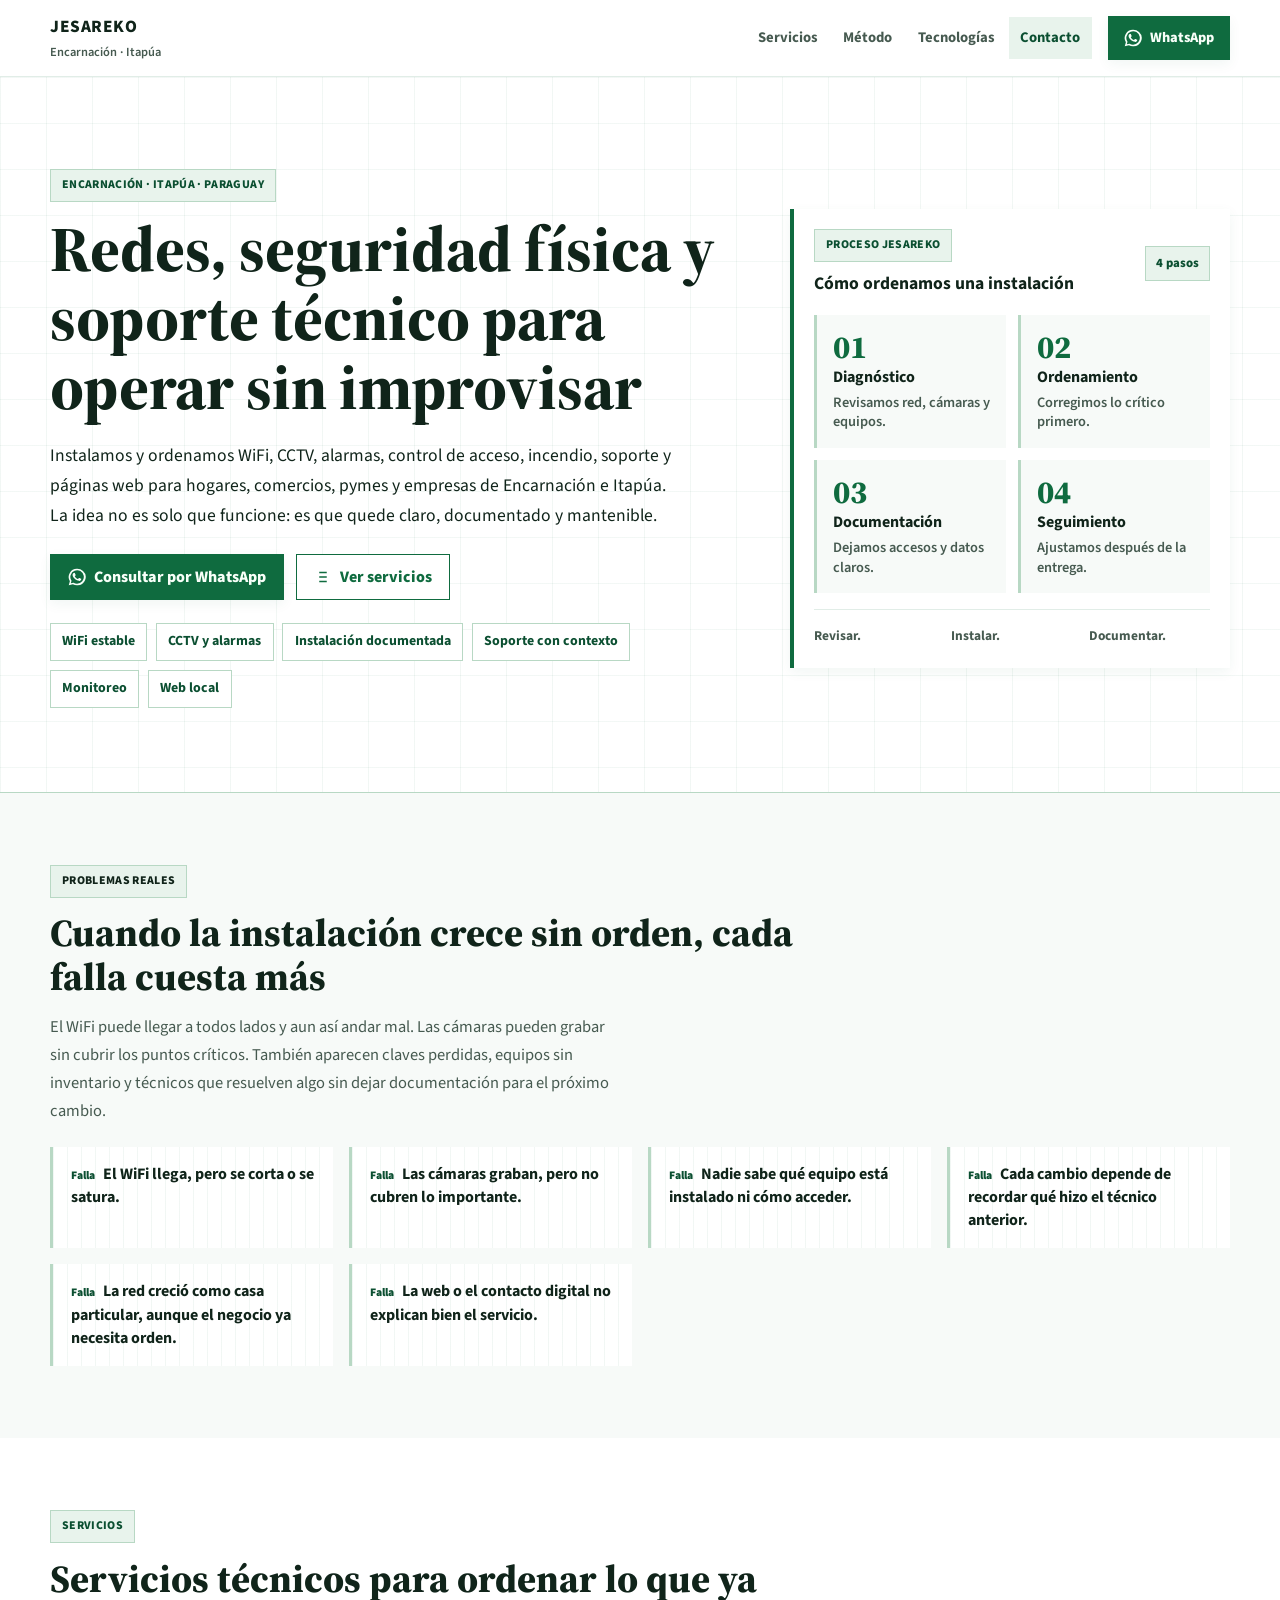
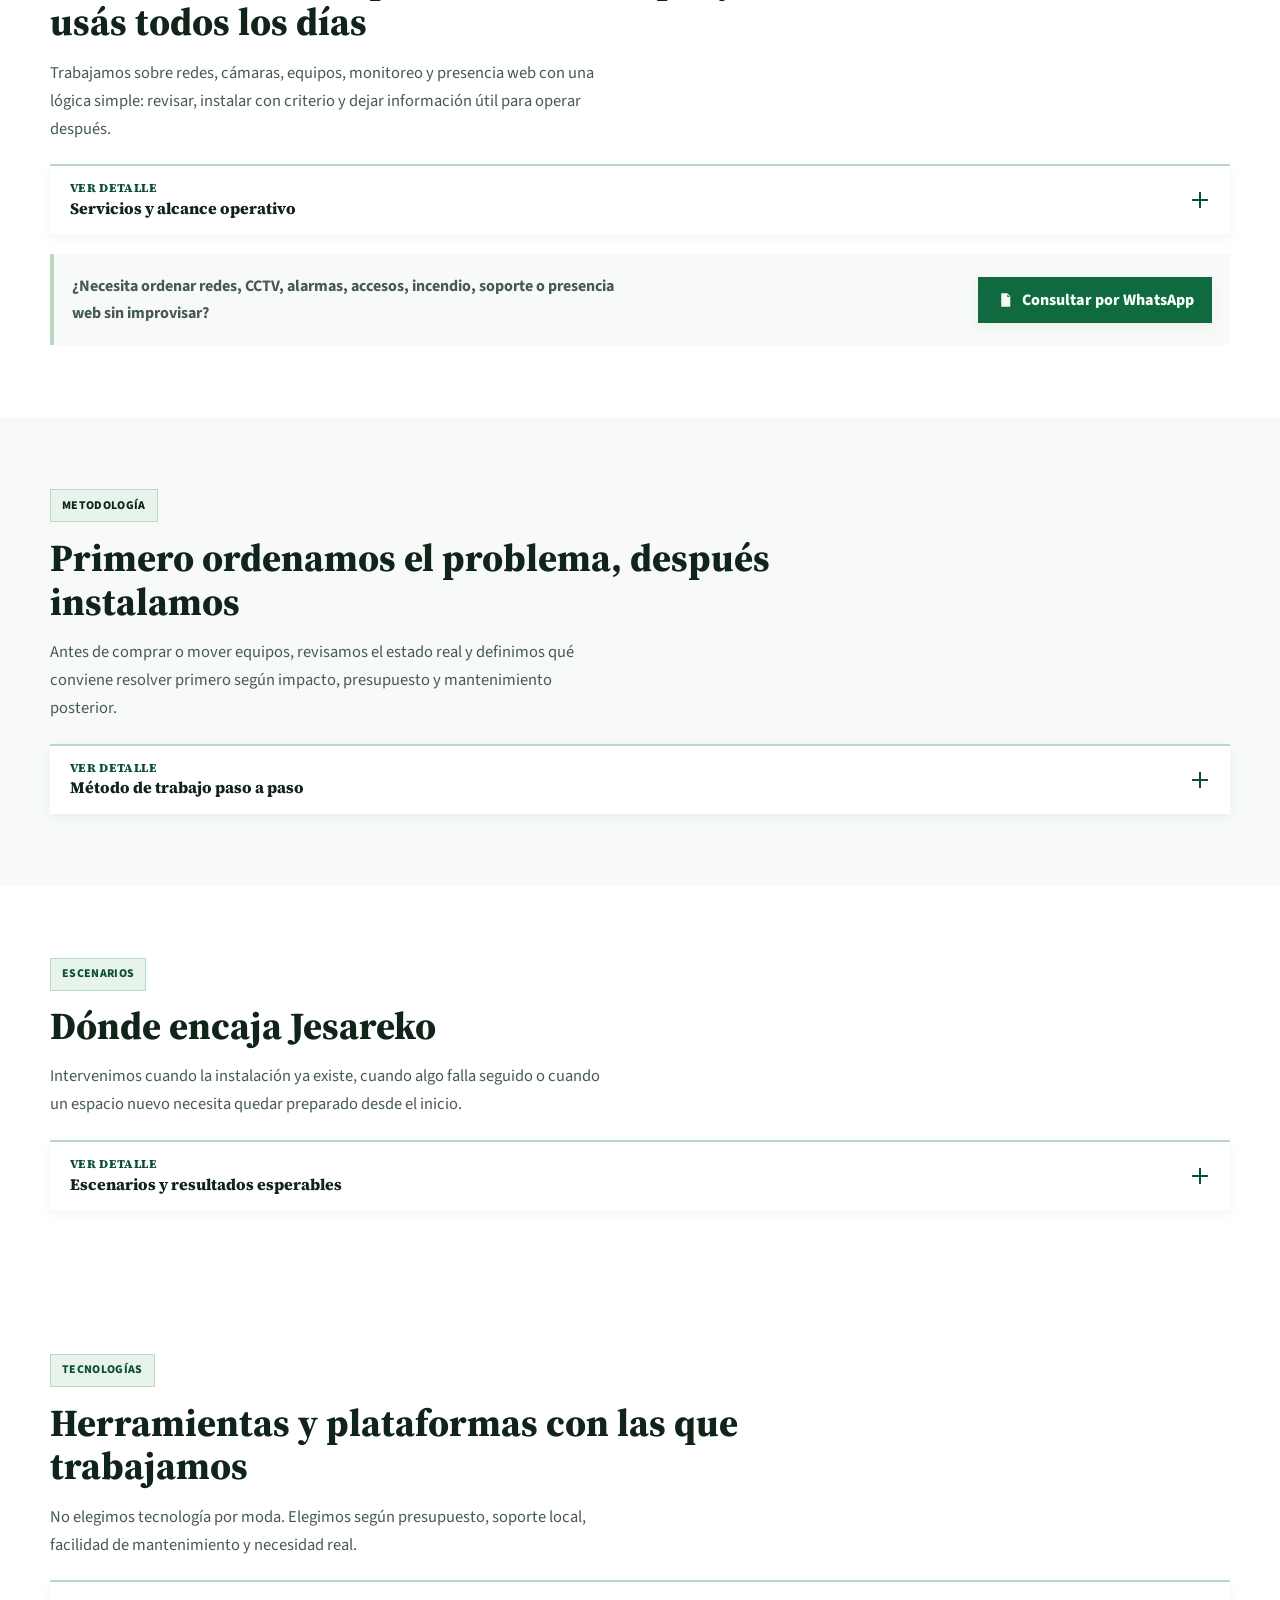
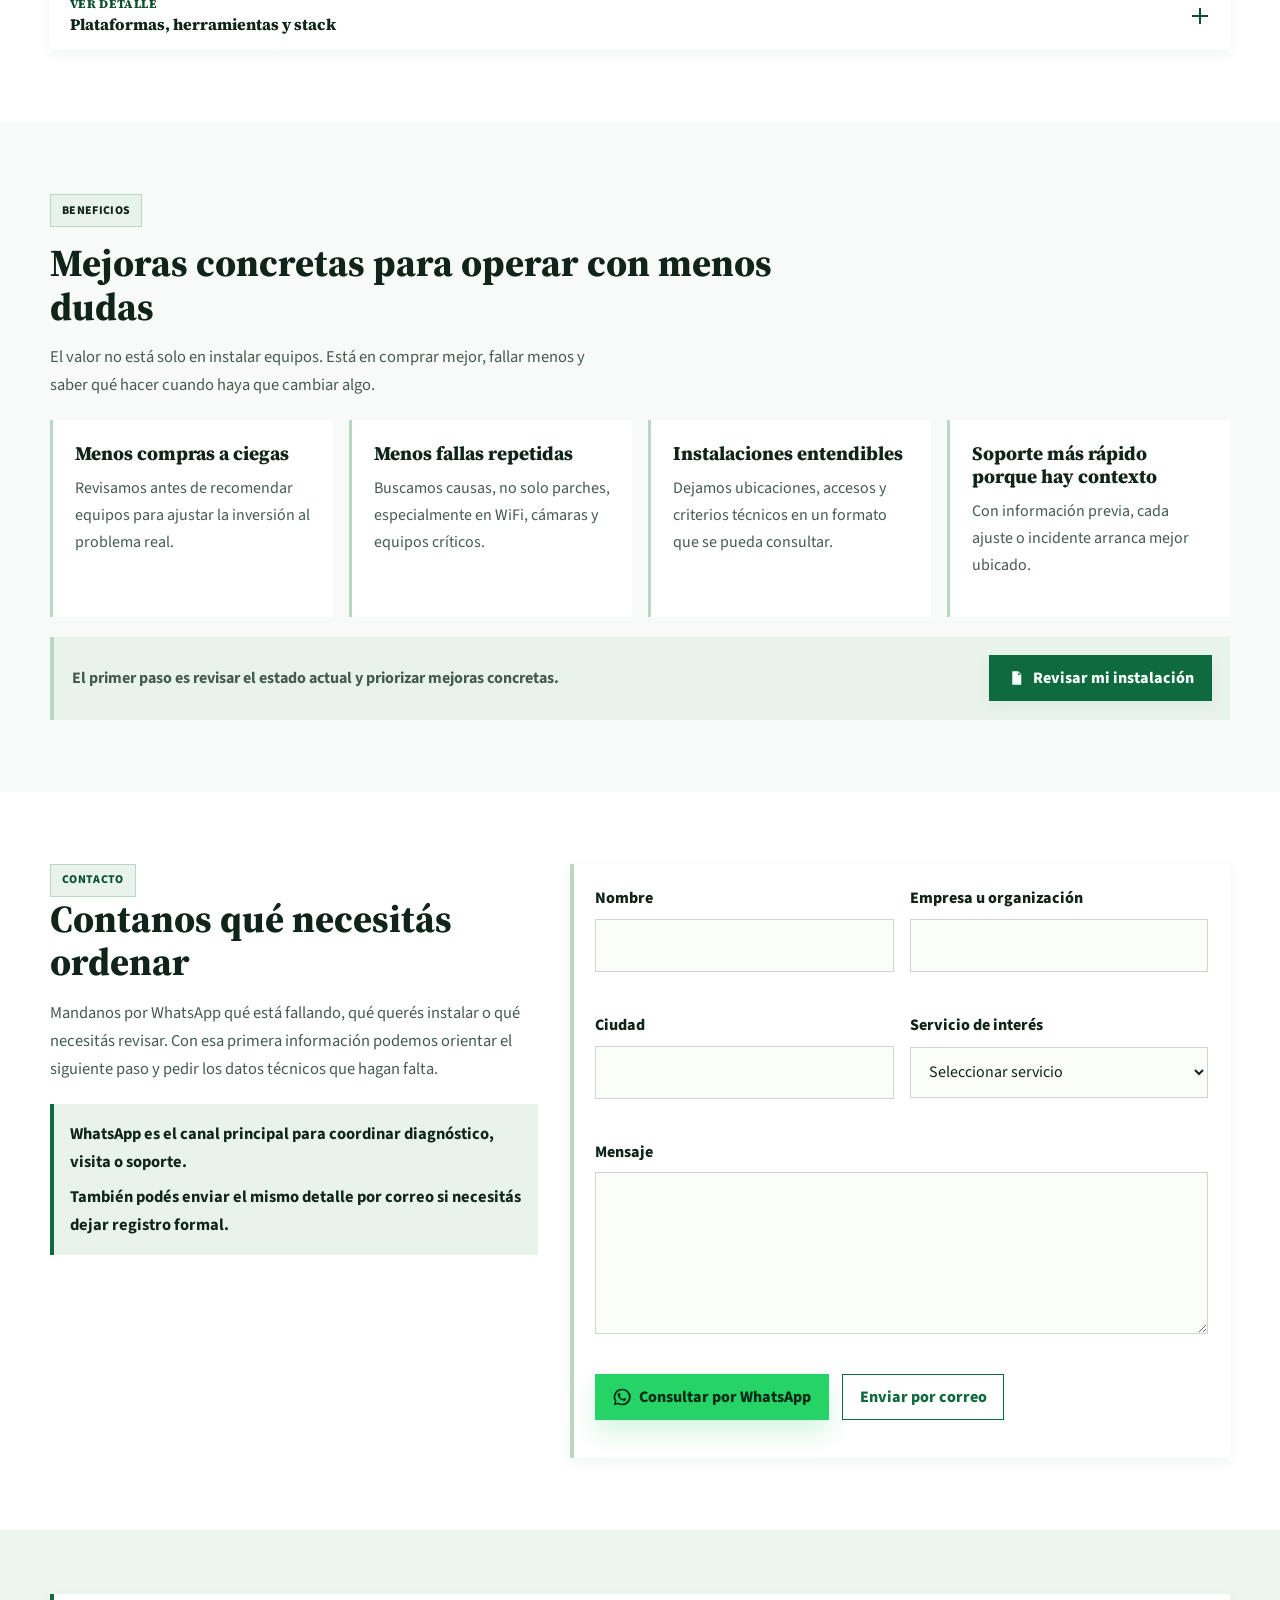
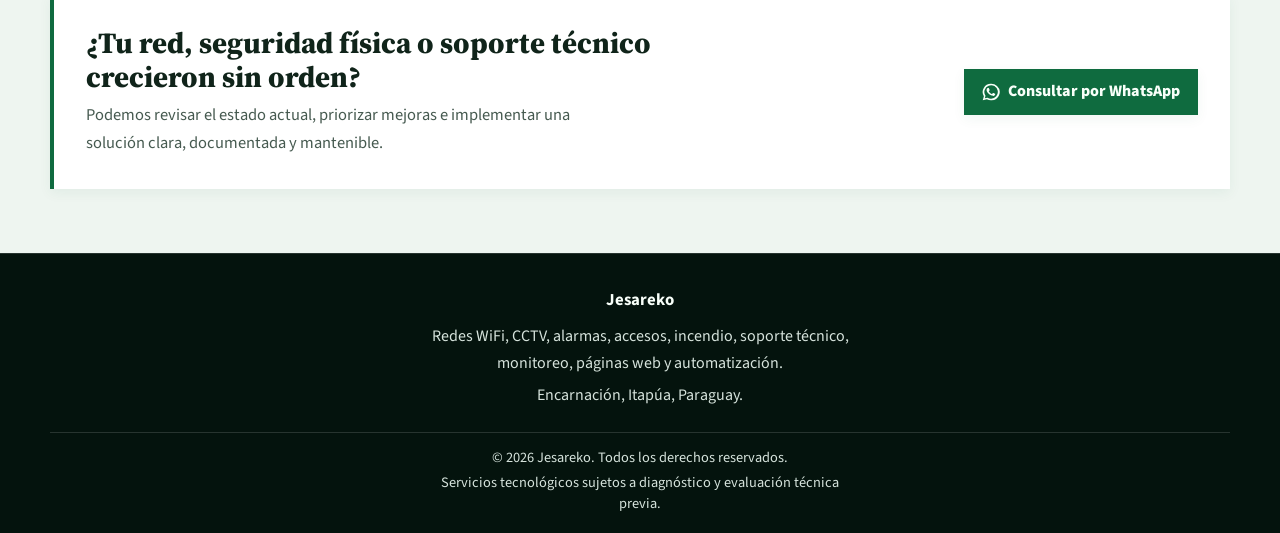
==== commit ec1b4f60: "Se añaden alarma y acceso" ====
--- a/index.html
+++ b/index.html
@@ -3,19 +3,19 @@
 <head>
   <meta charset="UTF-8">
   <meta name="viewport" content="width=device-width, initial-scale=1.0">
-  <title>Jesareko | Redes WiFi, cámaras CCTV y soporte técnico en Encarnación</title>
-  <meta name="description" content="Redes WiFi, cámaras CCTV, soporte técnico, monitoreo, páginas web y automatización en Encarnación, Itapúa y Paraguay. Instalación clara, documentada y mantenible.">
+  <title>Jesareko | CCTV, alarmas, accesos, incendio, redes WiFi y soporte en Encarnación</title>
+  <meta name="description" content="CCTV, alarmas, control de acceso, detección y alarma de incendio, redes WiFi y soporte técnico en Encarnación, Itapúa y Paraguay. Instalación clara, documentada y mantenible.">
   <meta name="author" content="Jesareko">
   <meta name="robots" content="index, follow">
   <link rel="canonical" href="https://jesareko.com/">
-  <meta property="og:title" content="Jesareko | Redes WiFi, cámaras CCTV y soporte técnico">
-  <meta property="og:description" content="Instalamos y ordenamos WiFi, cámaras, soporte técnico, monitoreo, páginas web y automatización en Encarnación, Itapúa y Paraguay.">
+  <meta property="og:title" content="Jesareko | CCTV, alarmas, accesos, incendio, redes WiFi y soporte técnico">
+  <meta property="og:description" content="Instalamos y ordenamos CCTV, alarmas, control de acceso, detección de incendio, redes WiFi y soporte técnico en Encarnación, Itapúa y Paraguay.">
   <meta property="og:type" content="website">
   <meta property="og:url" content="https://jesareko.com/">
   <meta property="og:image" content="https://jesareko.com/assets/img/favicon.svg">
   <meta name="twitter:card" content="summary">
-  <meta name="twitter:title" content="Jesareko | Redes WiFi, CCTV y soporte técnico">
-  <meta name="twitter:description" content="Redes WiFi, cámaras CCTV, soporte técnico, monitoreo, páginas web y automatización en Encarnación, Itapúa y Paraguay.">
+  <meta name="twitter:title" content="Jesareko | CCTV, alarmas, accesos, incendio, redes WiFi y soporte técnico">
+  <meta name="twitter:description" content="CCTV, alarmas, control de acceso, detección de incendio, redes WiFi y soporte técnico en Encarnación, Itapúa y Paraguay.">
   <meta name="twitter:image" content="https://jesareko.com/assets/img/favicon.svg">
   <link rel="icon" type="image/svg+xml" href="assets/img/favicon.svg">
   <link rel="stylesheet" href="assets/css/styles.css">
@@ -24,7 +24,7 @@
     "@context": "https://schema.org",
     "@type": "ProfessionalService",
     "name": "Jesareko",
-    "description": "Redes WiFi, cámaras CCTV, soporte técnico, monitoreo, páginas web y automatización en Encarnación, Itapúa y Paraguay.",
+    "description": "CCTV, alarmas, control de acceso, detección y alarma de incendio, redes WiFi y soporte técnico en Encarnación, Itapúa y Paraguay.",
     "url": "https://jesareko.com/",
     "areaServed": ["Paraguay", "Encarnación", "Itapúa", "Cambyreta", "Capitan Miranda", "Hohenau", "Obligado"],
     "address": {
@@ -38,7 +38,7 @@
       "name": "Servicios tecnológicos Jesareko",
       "itemListElement": [
         {"@type": "Offer", "itemOffered": {"@type": "Service", "name": "Redes y WiFi"}},
-        {"@type": "Offer", "itemOffered": {"@type": "Service", "name": "CCTV, cámaras y seguridad"}},
+        {"@type": "Offer", "itemOffered": {"@type": "Service", "name": "CCTV, alarmas, accesos e incendio"}},
         {"@type": "Offer", "itemOffered": {"@type": "Service", "name": "Soporte e infraestructura"}},
         {"@type": "Offer", "itemOffered": {"@type": "Service", "name": "Web, monitoreo y automatización"}}
       ]
@@ -79,15 +79,15 @@
       <div class="container hero__grid">
         <div class="hero__content">
           <p class="badge">Encarnación · Itapúa · Paraguay</p>
-          <h1>Redes, cámaras y soporte técnico para operar sin improvisar</h1>
-          <p class="hero__lead">Instalamos y ordenamos WiFi, cámaras, equipos, monitoreo, soporte y páginas web para hogares, comercios, pymes y empresas de Encarnación e Itapúa. La idea no es solo que funcione: es que quede claro, documentado y mantenible.</p>
+          <h1>Redes, seguridad física y soporte técnico para operar sin improvisar</h1>
+          <p class="hero__lead">Instalamos y ordenamos WiFi, CCTV, alarmas, control de acceso, incendio, soporte y páginas web para hogares, comercios, pymes y empresas de Encarnación e Itapúa. La idea no es solo que funcione: es que quede claro, documentado y mantenible.</p>
           <div class="hero__actions">
             <a class="btn btn--primary" href="https://wa.me/595971141032?text=Hola%20Jesareko%2C%20quiero%20consultar%20por%20una%20instalaci%C3%B3n%20t%C3%A9cnica." target="_blank" rel="noopener noreferrer"><svg class="btn-icon whatsapp-icon" viewBox="0 0 24 24" aria-hidden="true"><path fill="currentColor" d="M20 3.9A11.8 11.8 0 0 0 12 1a11 11 0 0 0-9.5 16.7L1 23l5.5-1.4A11.1 11.1 0 0 0 12 23a11 11 0 0 0 8-19.1Zm-8 17.1a9 9 0 0 1-4.6-1.3l-.3-.2-3.3.8.9-3.2-.2-.3a9 9 0 1 1 7.5 4.2Zm5-6.8c-.3-.2-1.8-.9-2-.9-.3-.1-.5-.2-.7.2l-.8 1c-.2.2-.3.3-.6.1a7.4 7.4 0 0 1-2.2-1.4 8.1 8.1 0 0 1-1.5-1.9c-.2-.3 0-.4.1-.6l.5-.5c.2-.2.2-.3.3-.5l.1-.5c0-.2-.7-1.7-1-2.3-.2-.5-.4-.4-.7-.4h-.6c-.2 0-.5.1-.8.4a3.2 3.2 0 0 0-1 2.4c0 1.4 1 2.8 1.1 3 .2.2 2 3 4.8 4.1 2.9 1.2 2.9.8 3.4.8.5-.1 1.8-.7 2-1.4.3-.7.3-1.3.2-1.4-.1-.2-.3-.2-.6-.4Z"/></svg>Consultar por WhatsApp</a>
             <a class="btn btn--secondary" href="#servicios"><svg class="btn-icon" viewBox="0 0 24 24" aria-hidden="true"><path fill="currentColor" d="M7 5h10v2H7V5Zm0 6h10v2H7v-2Zm0 6h10v2H7v-2Z"/></svg>Ver servicios</a>
           </div>
           <div class="chip-list" aria-label="Areas principales">
             <span>WiFi estable</span>
-            <span>Cámaras bien ubicadas</span>
+            <span>CCTV y alarmas</span>
             <span>Instalación documentada</span>
             <span>Soporte con contexto</span>
             <span>Monitoreo</span>
@@ -186,13 +186,15 @@
                   </article>
                   <article class="service-card">
                     <div class="service-card__icon" aria-hidden="true"></div>
-                    <h3>CCTV, cámaras y seguridad</h3>
-                    <p>Revisamos puntos críticos, ubicación de cámaras y acceso remoto para que el sistema sirva cuando haga falta mirar una grabación.</p>
+                    <h3>CCTV, alarmas, accesos e incendio</h3>
+                    <p>Instalamos y ordenamos sistemas de seguridad física para que cámaras, alarmas, accesos y detección de incendio funcionen con criterio, cobertura clara y mantenimiento posible.</p>
                     <ul>
-                      <li>DVR/NVR</li>
-                      <li>Cámaras IP y analógicas</li>
-                      <li>Acceso remoto</li>
-                      <li>Mantenimiento y ajustes</li>
+                      <li>Cámaras CCTV IP y analógicas</li>
+                      <li>DVR/NVR y acceso remoto</li>
+                      <li>Alarmas y sensores</li>
+                      <li>Control de acceso</li>
+                      <li>Detección/alarma de incendio</li>
+                      <li>Revisión, mantenimiento y documentación</li>
                     </ul>
                   </article>
                   <article class="service-card">
@@ -223,7 +225,7 @@
           </div>
         </div>
         <div class="cta-band">
-          <p>¿Necesita ordenar redes, cámaras, soporte o presencia web sin improvisar?</p>
+          <p>¿Necesita ordenar redes, CCTV, alarmas, accesos, incendio, soporte o presencia web sin improvisar?</p>
           <a class="btn btn--primary" href="#contacto"><svg class="btn-icon" viewBox="0 0 24 24" aria-hidden="true"><path fill="currentColor" d="M7 3h8l4 4v14H7V3Zm8 1.5V8h3.5L15 4.5ZM9 10h8v2H9v-2Zm0 4h8v2H9v-2Zm0 4h5v2H9v-2Z"/></svg>Consultar por WhatsApp</a>
         </div>
       </div>
@@ -311,22 +313,22 @@
                 <div class="case-grid">
                   <article class="case-card">
                     <h3>Hogares y residencias</h3>
-                    <p><strong>Necesidad:</strong> WiFi que cubra habitaciones, patio o quincho, cámaras útiles y acceso claro desde el celular.</p>
+                    <p><strong>Necesidad:</strong> WiFi que cubra habitaciones, patio o quincho, CCTV, alarmas y acceso claro desde el celular, con detección de incendio donde haga falta.</p>
                     <p><strong>Resultado:</strong> Instalación más ordenada y fácil de mantener.</p>
                   </article>
                   <article class="case-card">
                     <h3>Comercios y locales</h3>
-                    <p><strong>Necesidad:</strong> WiFi para caja, POS, clientes, cámaras en accesos y contacto digital que responda rápido.</p>
+                    <p><strong>Necesidad:</strong> WiFi para caja, POS, clientes, CCTV, alarmas, control de acceso y contacto digital que responda rápido.</p>
                     <p><strong>Resultado:</strong> Menos dependencia de soluciones improvisadas en horario de atención.</p>
                   </article>
                   <article class="case-card">
                     <h3>Pymes y oficinas</h3>
-                    <p><strong>Necesidad:</strong> Equipos, usuarios, red interna, respaldos básicos, soporte y registro de accesos.</p>
+                    <p><strong>Necesidad:</strong> Equipos, usuarios, red interna, respaldos básicos, soporte, control de acceso y registro claro de seguridad física.</p>
                     <p><strong>Resultado:</strong> Más contexto para resolver fallas sin empezar desde cero.</p>
                   </article>
                   <article class="case-card">
                     <h3>Empresas e instituciones</h3>
-                    <p><strong>Necesidad:</strong> Cableado, cámaras, monitoreo, documentación y coordinación con otros proveedores.</p>
+                    <p><strong>Necesidad:</strong> Cableado, CCTV, alarmas, accesos, incendio, monitoreo, documentación y coordinación con otros proveedores.</p>
                     <p><strong>Resultado:</strong> Entregas más claras y mantenibles.</p>
                   </article>
                 </div>
@@ -367,7 +369,7 @@
                   <article class="tech-group">
                     <h3>Seguridad física</h3>
                     <div class="tech-chips">
-                      <span>Hikvision</span><span>Dahua</span><span>CCTV IP</span><span>NVR/DVR</span><span>Alarmas</span><span>Control de accesos</span>
+                      <span>Hikvision</span><span>Dahua</span><span>Intelbras</span><span>CCTV IP</span><span>DVR/NVR</span><span>Alarmas</span><span>Sensores</span><span>Sirenas</span><span>Control de acceso</span><span>Cerraduras</span><span>Lectores</span><span>Pulsadores</span><span>Detección de incendio</span><span>Centrales de incendio</span>
                     </div>
                   </article>
                   <article class="tech-group">
@@ -383,6 +385,56 @@
                     </div>
                   </article>
                 </div>
+                <section class="brand-showcase" aria-label="Marcas y equipos referenciales">
+                  <div class="brand-showcase__header">
+                    <h3>Marcas y equipos referenciales</h3>
+                    <p>Espacio preparado para mostrar equipos y marcas utilizadas en seguridad, redes y monitoreo.</p>
+                  </div>
+                  <div class="brand-logo-grid">
+                    <article class="brand-card">
+                      <div class="brand-card__media" aria-hidden="true">
+                        <!-- Reemplazar por imagen real: assets/img/brands/hikvision-cctv.webp -->
+                      </div>
+                      <strong class="brand-card__label">Hikvision</strong>
+                      <span class="brand-card__meta">CCTV</span>
+                    </article>
+                    <article class="brand-card">
+                      <div class="brand-card__media" aria-hidden="true">
+                        <!-- Reemplazar por imagen real: assets/img/brands/dahua-cctv.webp -->
+                      </div>
+                      <strong class="brand-card__label">Dahua</strong>
+                      <span class="brand-card__meta">CCTV</span>
+                    </article>
+                    <article class="brand-card">
+                      <div class="brand-card__media" aria-hidden="true">
+                        <!-- Reemplazar por imagen real: assets/img/brands/intelbras-accesos.webp -->
+                      </div>
+                      <strong class="brand-card__label">Intelbras</strong>
+                      <span class="brand-card__meta">Alarmas y accesos</span>
+                    </article>
+                    <article class="brand-card">
+                      <div class="brand-card__media" aria-hidden="true">
+                        <!-- Reemplazar por imagen real: assets/img/brands/control-acceso.webp -->
+                      </div>
+                      <strong class="brand-card__label">Control de acceso</strong>
+                      <span class="brand-card__meta">Lectores y cerraduras</span>
+                    </article>
+                    <article class="brand-card">
+                      <div class="brand-card__media" aria-hidden="true">
+                        <!-- Reemplazar por imagen real: assets/img/brands/incendio.webp -->
+                      </div>
+                      <strong class="brand-card__label">Detección de incendio</strong>
+                      <span class="brand-card__meta">Sensores y centrales</span>
+                    </article>
+                    <article class="brand-card">
+                      <div class="brand-card__media" aria-hidden="true">
+                        <!-- Reemplazar por imagen real: assets/img/brands/redes-monitoreo.webp -->
+                      </div>
+                      <strong class="brand-card__label">Redes y monitoreo</strong>
+                      <span class="brand-card__meta">WiFi, enlaces y alertas</span>
+                    </article>
+                  </div>
+                </section>
               </div>
             </div>
           </div>
@@ -455,7 +507,7 @@
               <option value="">Seleccionar servicio</option>
               <option>Diagnóstico técnico</option>
               <option>Redes y WiFi</option>
-              <option>CCTV / cámaras y seguridad</option>
+              <option>CCTV, alarmas, accesos e incendio</option>
               <option>Soporte e infraestructura</option>
               <option>Web, monitoreo y automatización</option>
               <option>Otro</option>
@@ -479,7 +531,7 @@
     <section class="final-cta">
       <div class="container final-cta__inner">
         <div>
-          <h2>¿Tu red, cámaras o soporte técnico crecieron sin orden?</h2>
+          <h2>¿Tu red, seguridad física o soporte técnico crecieron sin orden?</h2>
           <p>Podemos revisar el estado actual, priorizar mejoras e implementar una solución clara, documentada y mantenible.</p>
         </div>
         <div class="final-cta__actions">
@@ -493,7 +545,7 @@
     <div class="container footer-grid">
       <div>
         <strong>Jesareko</strong>
-        <p>Redes WiFi, cámaras CCTV, soporte técnico, monitoreo, páginas web y automatización.</p>
+        <p>Redes WiFi, CCTV, alarmas, accesos, incendio, soporte técnico, monitoreo, páginas web y automatización.</p>
         <p>Encarnación, Itapúa, Paraguay.</p>
       </div>
     </div>
--- a/assets/css/styles.css
+++ b/assets/css/styles.css
@@ -774,6 +774,60 @@
   grid-template-columns: repeat(2, minmax(0, 1fr));
 }
 
+.brand-showcase {
+  margin-top: 1.25rem;
+  padding-top: 1.1rem;
+  border-top: 1px solid var(--accent-line);
+}
+
+.brand-showcase__header {
+  margin-bottom: 1rem;
+}
+
+.brand-showcase__header h3 {
+  margin-bottom: 0.35rem;
+}
+
+.brand-showcase__header p {
+  margin-bottom: 0;
+  color: var(--text-muted-dark);
+}
+
+.brand-logo-grid {
+  display: grid;
+  grid-template-columns: repeat(3, minmax(0, 1fr));
+  gap: 1rem;
+}
+
+.brand-card {
+  display: grid;
+  gap: 0.6rem;
+  padding: 1rem;
+  background: var(--surface);
+  border-left: 3px solid var(--accent-line);
+}
+
+.brand-card__media {
+  min-height: 92px;
+  border: 1px solid var(--accent-line);
+  background:
+    linear-gradient(90deg, rgba(15, 107, 63, 0.045) 1px, transparent 1px),
+    linear-gradient(180deg, rgba(15, 107, 63, 0.04) 1px, transparent 1px),
+    var(--surface-soft);
+  background-size: 18px 18px, 18px 18px, auto;
+}
+
+.brand-card__label {
+  color: var(--text-dark);
+  font-size: 1rem;
+}
+
+.brand-card__meta {
+  color: var(--text-muted-dark);
+  font-size: 0.9rem;
+  font-weight: 600;
+}
+
 .card,
 .benefit-card,
 .service-card,
@@ -1156,7 +1210,8 @@
   .case-grid,
   .package-grid,
   .timeline,
-  .tech-grid {
+  .tech-grid,
+  .brand-logo-grid {
     grid-template-columns: repeat(2, minmax(0, 1fr));
   }
 }
@@ -1288,6 +1343,7 @@
   .package-grid,
   .timeline,
   .tech-grid,
+  .brand-logo-grid,
   .comparison,
   .contact-form {
     grid-template-columns: 1fr;
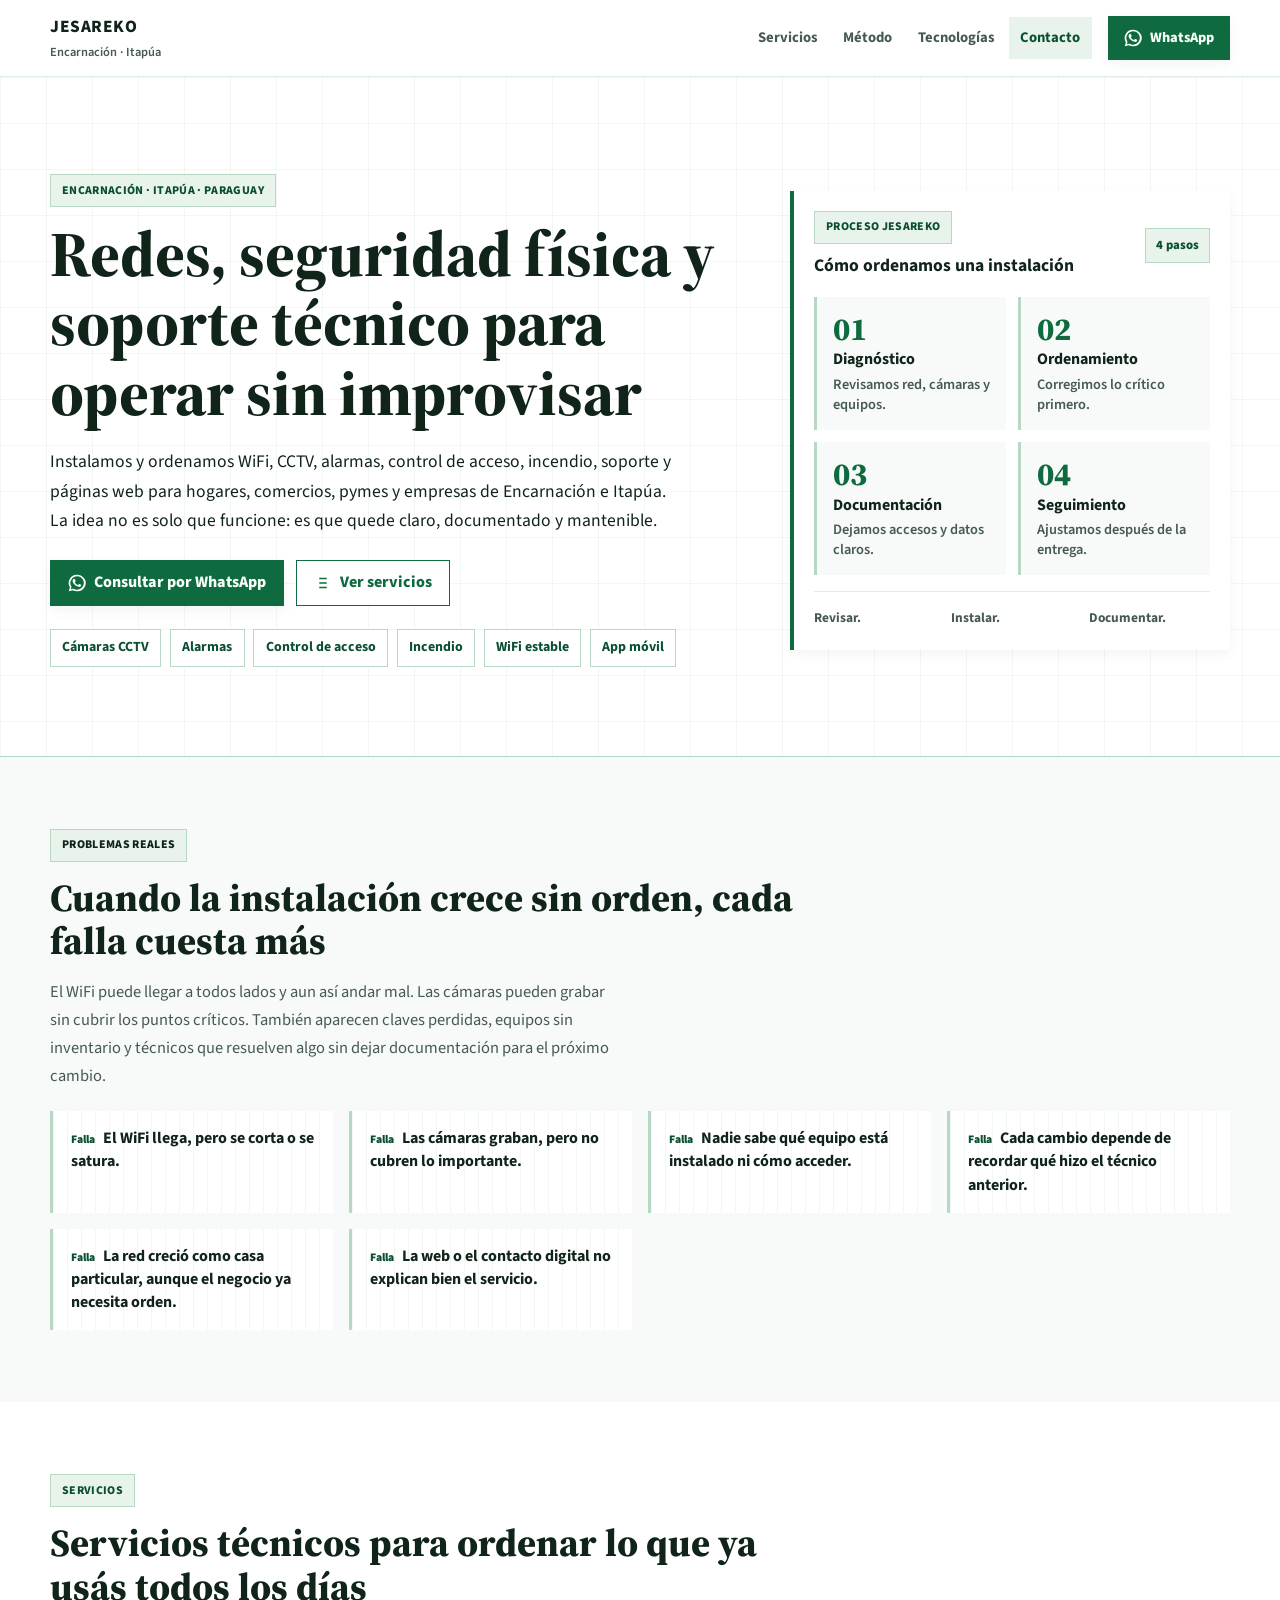
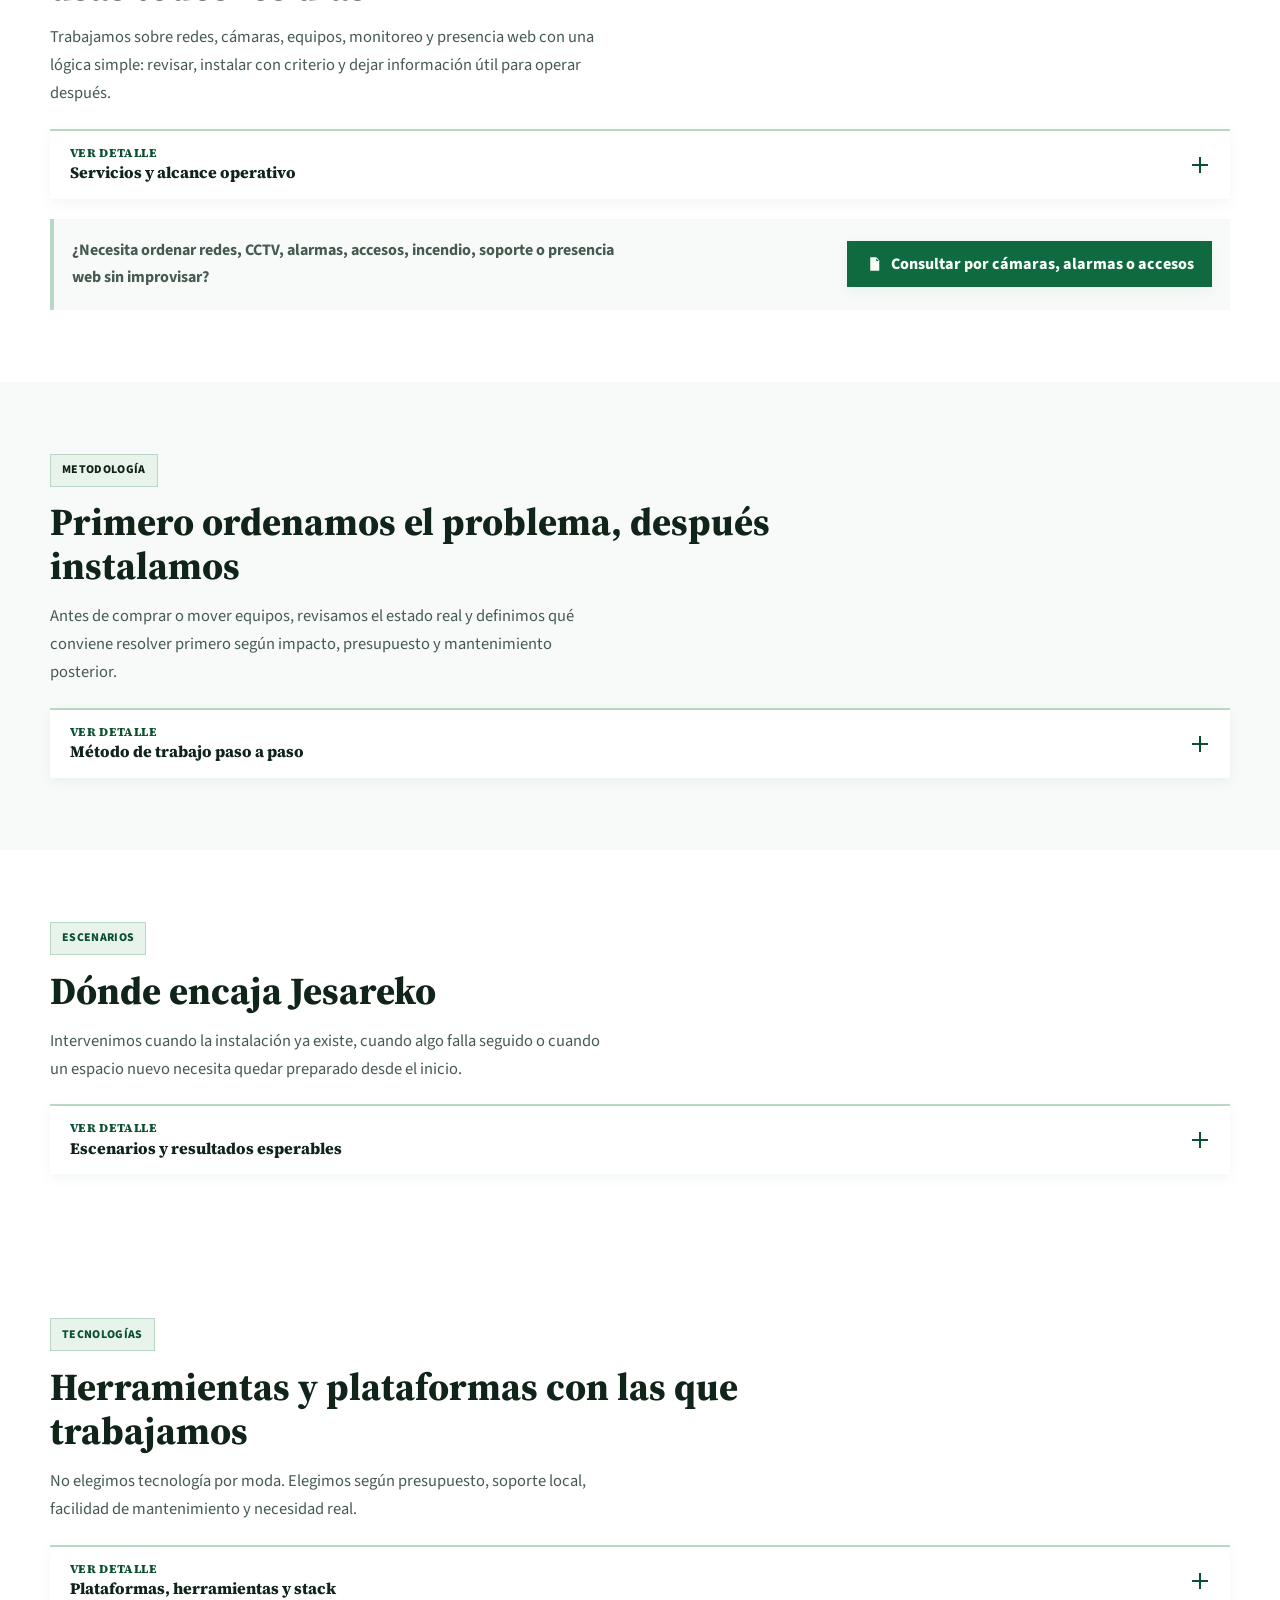
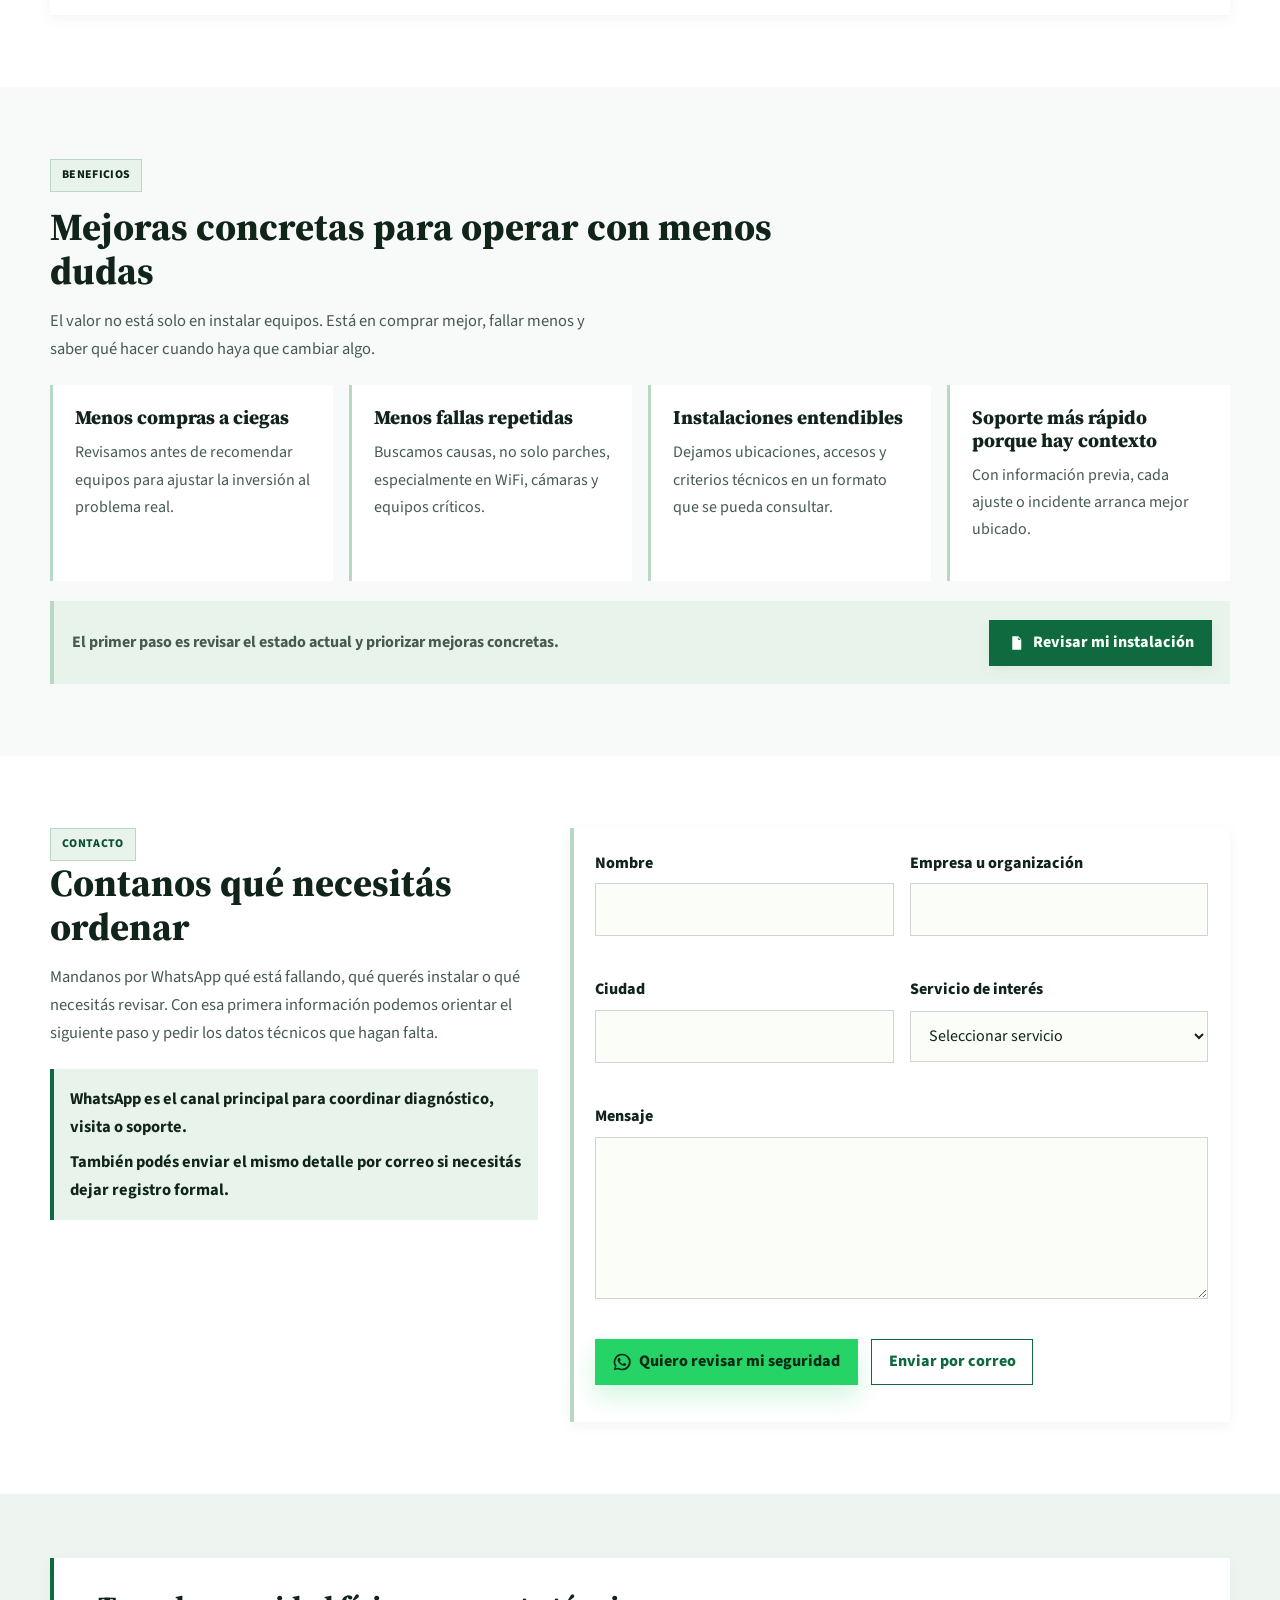
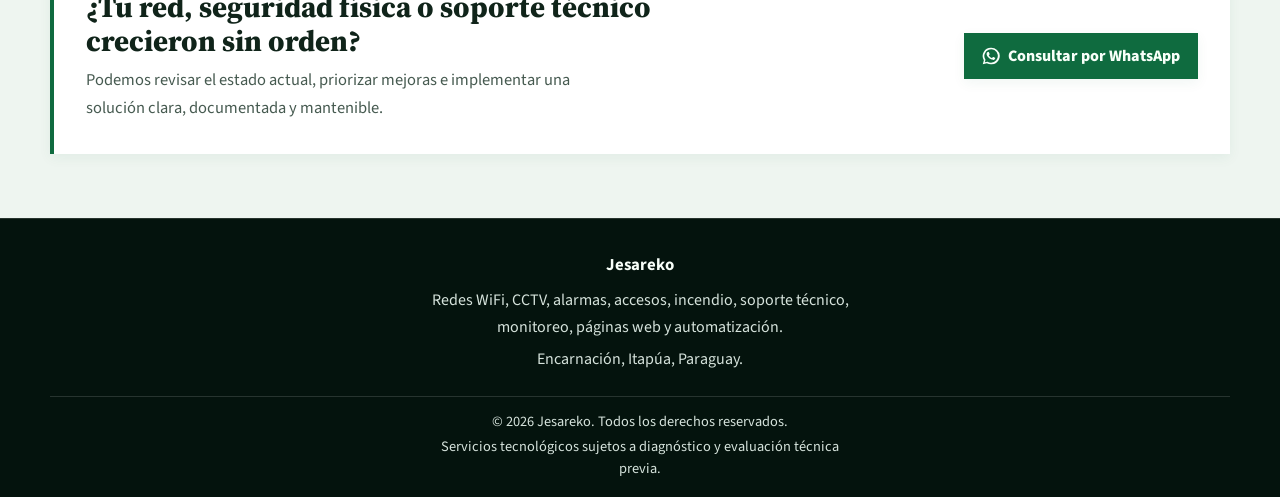
==== commit 2ea55eca: "Imagenes" ====
--- a/index.html
+++ b/index.html
@@ -4,18 +4,18 @@
   <meta charset="UTF-8">
   <meta name="viewport" content="width=device-width, initial-scale=1.0">
   <title>Jesareko | CCTV, alarmas, accesos, incendio, redes WiFi y soporte en Encarnación</title>
-  <meta name="description" content="CCTV, alarmas, control de acceso, detección y alarma de incendio, redes WiFi y soporte técnico en Encarnación, Itapúa y Paraguay. Instalación clara, documentada y mantenible.">
+  <meta name="description" content="CCTV, alarmas, control de acceso, detección de incendio, redes WiFi, soporte técnico y apps de monitoreo en Encarnación, Itapúa y Paraguay. Instalación clara, documentada y mantenible.">
   <meta name="author" content="Jesareko">
   <meta name="robots" content="index, follow">
   <link rel="canonical" href="https://jesareko.com/">
   <meta property="og:title" content="Jesareko | CCTV, alarmas, accesos, incendio, redes WiFi y soporte técnico">
-  <meta property="og:description" content="Instalamos y ordenamos CCTV, alarmas, control de acceso, detección de incendio, redes WiFi y soporte técnico en Encarnación, Itapúa y Paraguay.">
+  <meta property="og:description" content="Instalamos y ordenamos CCTV, alarmas, control de acceso, detección de incendio, redes WiFi, soporte técnico y apps de monitoreo en Encarnación, Itapúa y Paraguay.">
   <meta property="og:type" content="website">
   <meta property="og:url" content="https://jesareko.com/">
   <meta property="og:image" content="https://jesareko.com/assets/img/favicon.svg">
   <meta name="twitter:card" content="summary">
   <meta name="twitter:title" content="Jesareko | CCTV, alarmas, accesos, incendio, redes WiFi y soporte técnico">
-  <meta name="twitter:description" content="CCTV, alarmas, control de acceso, detección de incendio, redes WiFi y soporte técnico en Encarnación, Itapúa y Paraguay.">
+  <meta name="twitter:description" content="CCTV, alarmas, control de acceso, detección de incendio, redes WiFi, soporte técnico y apps de monitoreo en Encarnación, Itapúa y Paraguay.">
   <meta name="twitter:image" content="https://jesareko.com/assets/img/favicon.svg">
   <link rel="icon" type="image/svg+xml" href="assets/img/favicon.svg">
   <link rel="stylesheet" href="assets/css/styles.css">
@@ -24,7 +24,7 @@
     "@context": "https://schema.org",
     "@type": "ProfessionalService",
     "name": "Jesareko",
-    "description": "CCTV, alarmas, control de acceso, detección y alarma de incendio, redes WiFi y soporte técnico en Encarnación, Itapúa y Paraguay.",
+    "description": "CCTV, alarmas, control de acceso, detección de incendio, redes WiFi, soporte técnico y apps de monitoreo en Encarnación, Itapúa y Paraguay.",
     "url": "https://jesareko.com/",
     "areaServed": ["Paraguay", "Encarnación", "Itapúa", "Cambyreta", "Capitan Miranda", "Hohenau", "Obligado"],
     "address": {
@@ -86,12 +86,12 @@
             <a class="btn btn--secondary" href="#servicios"><svg class="btn-icon" viewBox="0 0 24 24" aria-hidden="true"><path fill="currentColor" d="M7 5h10v2H7V5Zm0 6h10v2H7v-2Zm0 6h10v2H7v-2Z"/></svg>Ver servicios</a>
           </div>
           <div class="chip-list" aria-label="Areas principales">
+            <span>Cámaras CCTV</span>
+            <span>Alarmas</span>
+            <span>Control de acceso</span>
+            <span>Incendio</span>
             <span>WiFi estable</span>
-            <span>CCTV y alarmas</span>
-            <span>Instalación documentada</span>
-            <span>Soporte con contexto</span>
-            <span>Monitoreo</span>
-            <span>Web local</span>
+            <span>App móvil</span>
           </div>
         </div>
 
@@ -186,8 +186,8 @@
                   </article>
                   <article class="service-card">
                     <div class="service-card__icon" aria-hidden="true"></div>
-                    <h3>CCTV, alarmas, accesos e incendio</h3>
-                    <p>Instalamos y ordenamos sistemas de seguridad física para que cámaras, alarmas, accesos y detección de incendio funcionen con criterio, cobertura clara y mantenimiento posible.</p>
+                    <h3>Seguridad física: cámaras, alarmas, accesos e incendio</h3>
+                    <p>Integramos CCTV, alarmas, control de acceso y detección de incendio para hogares, comercios, oficinas, depósitos, quinchos, predios y empresas. La instalación queda pensada para controlar, alertar y operar desde el celular o desde software de gestión según el caso.</p>
                     <ul>
                       <li>Cámaras CCTV IP y analógicas</li>
                       <li>DVR/NVR y acceso remoto</li>
@@ -220,13 +220,84 @@
                     </ul>
                   </article>
                 </div>
+                <section class="security-solutions" aria-label="Soluciones de seguridad">
+                  <div class="security-solutions__header">
+                    <h3>Soluciones de seguridad</h3>
+                    <p>Alarmas y control de acceso pasan a tener el mismo peso comercial que CCTV para resolver ingresos, alertas y operación diaria.</p>
+                  </div>
+                  <div class="security-solutions-grid">
+                    <article class="security-solution-card">
+                      <figure class="security-solution-card__media">
+                        <img
+                          src="assets/img/brands/HIKVISION-alarm-system-gsm.png"
+                          alt="Sistema de alarma Hikvision con sensores y central"
+                          width="800"
+                          height="396"
+                          loading="lazy"
+                          decoding="async"
+                        >
+                      </figure>
+                      <h4>Alarmas</h4>
+                      <p>Sensores de movimiento, contactos magnéticos, sirenas, teclados, controles remotos y avisos al celular para detectar ingresos no autorizados.</p>
+                      <div class="tech-chips">
+                        <span>Casa y negocio</span><span>Aperturas</span><span>Movimiento</span><span>Sirena</span><span>Notificación</span>
+                      </div>
+                    </article>
+                    <article class="security-solution-card">
+                      <h4>Control de acceso</h4>
+                      <p>Lectores, tarjetas, PIN, biometría, cerraduras eléctricas y registros de entrada para controlar quién ingresa, cuándo y por dónde.</p>
+                      <div class="tech-chips">
+                        <span>Puertas</span><span>Oficinas</span><span>Depósitos</span><span>Horarios</span><span>Registros</span>
+                      </div>
+                    </article>
+                    <article class="security-solution-card">
+                      <figure class="security-solution-card__media">
+                        <!-- TODO: optimizar HIKVISION-CCTV-PNG.png si se mantiene como asset final -->
+                        <img
+                          src="assets/img/brands/HIKVISION-CCTV-PNG.png"
+                          alt="Cámaras Hikvision para instalación CCTV"
+                          width="2576"
+                          height="1328"
+                          loading="lazy"
+                          decoding="async"
+                        >
+                      </figure>
+                      <h4>CCTV inteligente</h4>
+                      <p>Cámaras IP, WiFi o DVR/NVR para visualizar, grabar, revisar eventos y complementar alarmas o accesos.</p>
+                      <div class="tech-chips">
+                        <span>Hikvision</span><span>Dahua</span><span>EZVIZ</span><span>Imou</span><span>Acceso remoto</span>
+                      </div>
+                    </article>
+                    <article class="security-solution-card">
+                      <h4>Incendio</h4>
+                      <p>Sensores de humo, calor, sirenas, centrales y señalización básica según necesidad del lugar.</p>
+                      <div class="tech-chips">
+                        <span>Humo</span><span>Calor</span><span>Sirena</span><span>Central</span><span>Mantenimiento</span>
+                      </div>
+                    </article>
+                  </div>
+                </section>
+                <section class="security-usecases" aria-label="Casos donde una alarma o acceso cambia todo">
+                  <div class="security-solutions__header">
+                    <h3>Casos donde una alarma o acceso cambia todo</h3>
+                    <p>Usos concretos donde una mejora puntual en seguridad física resuelve control, aviso o seguimiento.</p>
+                  </div>
+                  <div class="security-usecases__grid">
+                    <article class="security-usecase-card"><strong>Local comercial:</strong> alarma nocturna, cámaras, apertura/cierre y aviso ante intrusión.</article>
+                    <article class="security-usecase-card"><strong>Oficina o depósito:</strong> control de ingreso por usuarios, horarios y registro de eventos.</article>
+                    <article class="security-usecase-card"><strong>Casa, quinta o quincho:</strong> sensores, sirena, cámaras y control desde el celular.</article>
+                    <article class="security-usecase-card"><strong>Balneario o predio:</strong> perímetro, puntos críticos, sirena y revisión remota.</article>
+                    <article class="security-usecase-card"><strong>Edificio o acceso compartido:</strong> lector, cerradura, videoportero y gestión de usuarios.</article>
+                    <article class="security-usecase-card"><strong>Negocio con empleados:</strong> limitar áreas, registrar accesos y reducir llaves físicas.</article>
+                  </div>
+                </section>
               </div>
             </div>
           </div>
         </div>
         <div class="cta-band">
           <p>¿Necesita ordenar redes, CCTV, alarmas, accesos, incendio, soporte o presencia web sin improvisar?</p>
-          <a class="btn btn--primary" href="#contacto"><svg class="btn-icon" viewBox="0 0 24 24" aria-hidden="true"><path fill="currentColor" d="M7 3h8l4 4v14H7V3Zm8 1.5V8h3.5L15 4.5ZM9 10h8v2H9v-2Zm0 4h8v2H9v-2Zm0 4h5v2H9v-2Z"/></svg>Consultar por WhatsApp</a>
+          <a class="btn btn--primary" href="#contacto"><svg class="btn-icon" viewBox="0 0 24 24" aria-hidden="true"><path fill="currentColor" d="M7 3h8l4 4v14H7V3Zm8 1.5V8h3.5L15 4.5ZM9 10h8v2H9v-2Zm0 4h8v2H9v-2Zm0 4h5v2H9v-2Z"/></svg>Consultar por cámaras, alarmas o accesos</a>
         </div>
       </div>
     </section>
@@ -367,9 +438,27 @@
                     </div>
                   </article>
                   <article class="tech-group">
-                    <h3>Seguridad física</h3>
+                    <h3>CCTV y videovigilancia</h3>
                     <div class="tech-chips">
-                      <span>Hikvision</span><span>Dahua</span><span>Intelbras</span><span>CCTV IP</span><span>DVR/NVR</span><span>Alarmas</span><span>Sensores</span><span>Sirenas</span><span>Control de acceso</span><span>Cerraduras</span><span>Lectores</span><span>Pulsadores</span><span>Detección de incendio</span><span>Centrales de incendio</span>
+                      <span>Hikvision</span><span>Dahua</span><span>EZVIZ</span><span>Imou</span><span>Cámaras IP</span><span>Cámaras WiFi</span><span>DVR/NVR</span><span>Almacenamiento</span><span>Acceso remoto</span>
+                    </div>
+                  </article>
+                  <article class="tech-group">
+                    <h3>Alarmas</h3>
+                    <div class="tech-chips">
+                      <span>AX PRO</span><span>Sensores de movimiento</span><span>Contactos magnéticos</span><span>Sirenas</span><span>Teclados</span><span>Controles</span><span>Hubs</span><span>Notificaciones móviles</span>
+                    </div>
+                  </article>
+                  <article class="tech-group">
+                    <h3>Control de acceso</h3>
+                    <div class="tech-chips">
+                      <span>Lectores</span><span>Tarjetas</span><span>PIN</span><span>Biometría</span><span>Cerraduras eléctricas</span><span>Pulsadores</span><span>Controladoras</span><span>Registros</span>
+                    </div>
+                  </article>
+                  <article class="tech-group">
+                    <h3>Incendio</h3>
+                    <div class="tech-chips">
+                      <span>Sensores de humo</span><span>Sensores de calor</span><span>Sirenas</span><span>Centrales</span><span>Pulsadores</span><span>Mantenimiento preventivo</span>
                     </div>
                   </article>
                   <article class="tech-group">
@@ -385,55 +474,174 @@
                     </div>
                   </article>
                 </div>
+                <section class="software-showcase" aria-label="Apps y software de control">
+                  <div class="brand-showcase__header">
+                    <h3>Apps y software de control</h3>
+                    <p>Además de instalar equipos, dejamos al usuario con la app o software correspondiente para visualizar, recibir alertas y operar el sistema según el equipo instalado.</p>
+                  </div>
+                  <div class="software-grid">
+                    <article class="software-card">
+                      <h4>Hik-Connect / iVMS-4200</h4>
+                      <p>Cámaras, DVR/NVR, alarmas y dispositivos Hikvision.</p>
+                    </article>
+                    <article class="software-card">
+                      <h4>DMSS / SmartPSS Lite / DSS</h4>
+                      <p>Cámaras Dahua, alarmas, intercom y control de acceso.</p>
+                    </article>
+                    <article class="software-card">
+                      <h4>EZVIZ App / EZVIZ Studio</h4>
+                      <p>Cámaras WiFi, grabaciones, alertas y gestión doméstica.</p>
+                    </article>
+                    <article class="software-card">
+                      <h4>Imou Life / Imou ConfigTool</h4>
+                      <p>Cámaras, sensores, hubs, sirenas y equipos Imou.</p>
+                    </article>
+                  </div>
+                </section>
                 <section class="brand-showcase" aria-label="Marcas y equipos referenciales">
                   <div class="brand-showcase__header">
                     <h3>Marcas y equipos referenciales</h3>
-                    <p>Espacio preparado para mostrar equipos y marcas utilizadas en seguridad, redes y monitoreo.</p>
+                    <p>Marcas referenciales utilizadas según diagnóstico, stock y necesidad técnica de cada instalación.</p>
                   </div>
                   <div class="brand-logo-grid">
                     <article class="brand-card">
-                      <div class="brand-card__media" aria-hidden="true">
-                        <!-- Reemplazar por imagen real: assets/img/brands/hikvision-cctv.webp -->
+                      <div class="brand-card__media">
+                        <img
+                          src="assets/img/brands/Hikvision_logo.svg.png"
+                          alt="Logo de Hikvision"
+                          width="3840"
+                          height="514"
+                          loading="lazy"
+                          decoding="async"
+                        >
                       </div>
                       <strong class="brand-card__label">Hikvision</strong>
-                      <span class="brand-card__meta">CCTV</span>
+                      <span class="brand-card__meta">CCTV, alarmas y control de acceso.</span>
                     </article>
                     <article class="brand-card">
-                      <div class="brand-card__media" aria-hidden="true">
-                        <!-- Reemplazar por imagen real: assets/img/brands/dahua-cctv.webp -->
+                      <div class="brand-card__media">
+                        <img
+                          src="assets/img/brands/Dahua_Technology_logo.svg"
+                          alt="Logo de Dahua Technology"
+                          width="1024"
+                          height="318"
+                          loading="lazy"
+                          decoding="async"
+                        >
                       </div>
                       <strong class="brand-card__label">Dahua</strong>
-                      <span class="brand-card__meta">CCTV</span>
+                      <span class="brand-card__meta">CCTV, software y seguridad física.</span>
                     </article>
                     <article class="brand-card">
-                      <div class="brand-card__media" aria-hidden="true">
-                        <!-- Reemplazar por imagen real: assets/img/brands/intelbras-accesos.webp -->
-                      </div>
-                      <strong class="brand-card__label">Intelbras</strong>
-                      <span class="brand-card__meta">Alarmas y accesos</span>
-                    </article>
-                    <article class="brand-card">
-                      <div class="brand-card__media" aria-hidden="true">
-                        <!-- Reemplazar por imagen real: assets/img/brands/control-acceso.webp -->
-                      </div>
-                      <strong class="brand-card__label">Control de acceso</strong>
-                      <span class="brand-card__meta">Lectores y cerraduras</span>
-                    </article>
-                    <article class="brand-card">
-                      <div class="brand-card__media" aria-hidden="true">
-                        <!-- Reemplazar por imagen real: assets/img/brands/incendio.webp -->
-                      </div>
-                      <strong class="brand-card__label">Detección de incendio</strong>
-                      <span class="brand-card__meta">Sensores y centrales</span>
-                    </article>
-                    <article class="brand-card">
-                      <div class="brand-card__media" aria-hidden="true">
-                        <!-- Reemplazar por imagen real: assets/img/brands/redes-monitoreo.webp -->
-                      </div>
-                      <strong class="brand-card__label">Redes y monitoreo</strong>
-                      <span class="brand-card__meta">WiFi, enlaces y alertas</span>
-                    </article>
-                  </div>
+                      <div class="brand-card__media">
+                        <img
+                          src="assets/img/brands/ubiquiti.png"
+                          alt="Equipo Ubiquiti para redes y conectividad"
+                          width="960"
+                          height="526"
+                          loading="lazy"
+                          decoding="async"
+                        >
+                      </div>
+                      <strong class="brand-card__label">Ubiquiti</strong>
+                      <span class="brand-card__meta">Redes, WiFi y conectividad.</span>
+                    </article>
+                  </div>
+                </section>
+                <section class="product-ref-section" aria-label="Equipos referenciales">
+                  <div class="brand-showcase__header">
+                    <h3>Equipos referenciales</h3>
+                    <p>Equipos que ayudan a explicar cómo se combinan cámaras, alarmas, monitoreo remoto y conectividad en una misma instalación.</p>
+                  </div>
+                  <div class="product-ref-grid">
+                    <article class="product-ref-card">
+                      <figure class="product-ref-card__media product-ref-card__media--wide">
+                        <!-- TODO: optimizar HIKVISION-CCTV-PNG.png si se mantiene como asset final -->
+                        <img
+                          src="assets/img/brands/HIKVISION-CCTV-PNG.png"
+                          alt="Cámaras Hikvision para instalación CCTV"
+                          width="2576"
+                          height="1328"
+                          loading="lazy"
+                          decoding="async"
+                        >
+                      </figure>
+                      <div class="product-ref-card__body">
+                        <span class="product-ref-card__brand">Hikvision</span>
+                        <h3>CCTV Hikvision</h3>
+                        <p>Cámaras y grabación para hogares, comercios y empresas.</p>
+                      </div>
+                    </article>
+                    <article class="product-ref-card">
+                      <figure class="product-ref-card__media">
+                        <img
+                          src="assets/img/brands/png-transparent-hikvision-turbo-camera-web-camera-thumbnail.png"
+                          alt="Cámara Hikvision tipo Turbo para instalación CCTV"
+                          width="360"
+                          height="225"
+                          loading="lazy"
+                          decoding="async"
+                        >
+                      </figure>
+                      <div class="product-ref-card__body">
+                        <span class="product-ref-card__brand">Hikvision</span>
+                        <h3>Cámara Hikvision Turbo</h3>
+                        <p>Equipo referencial para instalaciones CCTV con DVR/NVR según necesidad.</p>
+                      </div>
+                    </article>
+                    <article class="product-ref-card">
+                      <figure class="product-ref-card__media">
+                        <img
+                          src="assets/img/brands/HIKVISION-alarm-system-gsm.png"
+                          alt="Sistema de alarma Hikvision con sensores y central"
+                          width="800"
+                          height="396"
+                          loading="lazy"
+                          decoding="async"
+                        >
+                      </figure>
+                      <div class="product-ref-card__body">
+                        <span class="product-ref-card__brand">Hikvision</span>
+                        <h3>Alarma Hikvision</h3>
+                        <p>Sensores, sirena y avisos para proteger accesos, locales, depósitos y viviendas.</p>
+                      </div>
+                    </article>
+                    <article class="product-ref-card">
+                      <figure class="product-ref-card__media product-ref-card__media--wide">
+                        <img
+                          src="assets/img/brands/Dahua-cloud-storage-video-surveillance.webp"
+                          alt="Solución Dahua para videovigilancia y monitoreo remoto"
+                          width="1280"
+                          height="720"
+                          loading="lazy"
+                          decoding="async"
+                        >
+                      </figure>
+                      <div class="product-ref-card__body">
+                        <span class="product-ref-card__brand">Dahua</span>
+                        <h3>Videovigilancia Dahua</h3>
+                        <p>Visualización remota, revisión de eventos y soporte para monitoreo desde app/software.</p>
+                      </div>
+                    </article>
+                    <article class="product-ref-card">
+                      <figure class="product-ref-card__media">
+                        <img
+                          src="assets/img/brands/ubiquiti.png"
+                          alt="Equipo Ubiquiti para redes y conectividad"
+                          width="960"
+                          height="526"
+                          loading="lazy"
+                          decoding="async"
+                        >
+                      </figure>
+                      <div class="product-ref-card__body">
+                        <span class="product-ref-card__brand">Ubiquiti</span>
+                        <h3>Redes Ubiquiti</h3>
+                        <p>WiFi, enlaces y conectividad para complementar cámaras, alarmas y sistemas de acceso.</p>
+                      </div>
+                    </article>
+                  </div>
+                  <p class="asset-disclaimer">Marcas e imágenes utilizadas como referencia de compatibilidad o línea de trabajo. La disponibilidad de modelos depende de diagnóstico, stock y proveedor. Las marcas pertenecen a sus respectivos titulares.</p>
                 </section>
               </div>
             </div>
@@ -520,7 +728,7 @@
             <small class="error-message" data-error-for="message"></small>
           </div>
           <div class="form-actions">
-            <button class="btn btn--whatsapp" type="button" id="sendWhatsApp" aria-label="Enviar consulta por WhatsApp"><svg class="btn-icon whatsapp-icon" viewBox="0 0 24 24" aria-hidden="true"><path fill="currentColor" d="M20 3.9A11.8 11.8 0 0 0 12 1a11 11 0 0 0-9.5 16.7L1 23l5.5-1.4A11.1 11.1 0 0 0 12 23a11 11 0 0 0 8-19.1Zm-8 17.1a9 9 0 0 1-4.6-1.3l-.3-.2-3.3.8.9-3.2-.2-.3a9 9 0 1 1 7.5 4.2Zm5-6.8c-.3-.2-1.8-.9-2-.9-.3-.1-.5-.2-.7.2l-.8 1c-.2.2-.3.3-.6.1a7.4 7.4 0 0 1-2.2-1.4 8.1 8.1 0 0 1-1.5-1.9c-.2-.3 0-.4.1-.6l.5-.5c.2-.2.2-.3.3-.5l.1-.5c0-.2-.7-1.7-1-2.3-.2-.5-.4-.4-.7-.4h-.6c-.2 0-.5.1-.8.4a3.2 3.2 0 0 0-1 2.4c0 1.4 1 2.8 1.1 3 .2.2 2 3 4.8 4.1 2.9 1.2 2.9.8 3.4.8.5-.1 1.8-.7 2-1.4.3-.7.3-1.3.2-1.4-.1-.2-.3-.2-.6-.4Z"/></svg>Consultar por WhatsApp</button>
+            <button class="btn btn--whatsapp" type="button" id="sendWhatsApp" aria-label="Enviar consulta por WhatsApp"><svg class="btn-icon whatsapp-icon" viewBox="0 0 24 24" aria-hidden="true"><path fill="currentColor" d="M20 3.9A11.8 11.8 0 0 0 12 1a11 11 0 0 0-9.5 16.7L1 23l5.5-1.4A11.1 11.1 0 0 0 12 23a11 11 0 0 0 8-19.1Zm-8 17.1a9 9 0 0 1-4.6-1.3l-.3-.2-3.3.8.9-3.2-.2-.3a9 9 0 1 1 7.5 4.2Zm5-6.8c-.3-.2-1.8-.9-2-.9-.3-.1-.5-.2-.7.2l-.8 1c-.2.2-.3.3-.6.1a7.4 7.4 0 0 1-2.2-1.4 8.1 8.1 0 0 1-1.5-1.9c-.2-.3 0-.4.1-.6l.5-.5c.2-.2.2-.3.3-.5l.1-.5c0-.2-.7-1.7-1-2.3-.2-.5-.4-.4-.7-.4h-.6c-.2 0-.5.1-.8.4a3.2 3.2 0 0 0-1 2.4c0 1.4 1 2.8 1.1 3 .2.2 2 3 4.8 4.1 2.9 1.2 2.9.8 3.4.8.5-.1 1.8-.7 2-1.4.3-.7.3-1.3.2-1.4-.1-.2-.3-.2-.6-.4Z"/></svg>Quiero revisar mi seguridad</button>
             <button class="btn btn--secondary btn--mail" type="button" id="sendEmail" aria-label="Enviar consulta por correo">Enviar por correo</button>
           </div>
           <p class="form-status" id="formStatus" aria-live="polite"></p>
--- a/assets/css/styles.css
+++ b/assets/css/styles.css
@@ -780,6 +780,93 @@
   border-top: 1px solid var(--accent-line);
 }
 
+.security-solutions,
+.security-usecases,
+.software-showcase,
+.product-ref-section {
+  margin-top: 1.25rem;
+  padding-top: 1.1rem;
+  border-top: 1px solid var(--accent-line);
+}
+
+.security-solutions__header {
+  margin-bottom: 1rem;
+}
+
+.security-solutions__header h3 {
+  margin-bottom: 0.35rem;
+}
+
+.security-solutions__header p {
+  margin-bottom: 0;
+  color: var(--text-muted-dark);
+}
+
+.security-solutions-grid,
+.security-usecases__grid,
+.software-grid,
+.product-ref-grid {
+  display: grid;
+  gap: 1rem;
+}
+
+.security-solutions-grid {
+  grid-template-columns: repeat(4, minmax(0, 1fr));
+}
+
+.security-solution-card,
+.security-usecase-card,
+.software-card,
+.product-ref-card {
+  background: var(--surface);
+  border-left: 3px solid var(--accent-line);
+}
+
+.security-solution-card,
+.software-card {
+  padding: 1rem;
+}
+
+.security-solution-card__media,
+.brand-card__media,
+.product-ref-card__media {
+  display: grid;
+  place-items: center;
+  background: var(--surface-soft);
+  border: 1px solid rgba(15, 107, 63, 0.14);
+  aspect-ratio: 16 / 10;
+  overflow: hidden;
+}
+
+.security-solution-card__media {
+  margin: 0 0 0.9rem;
+}
+
+.security-solution-card h4,
+.software-card h4 {
+  margin-bottom: 0.45rem;
+}
+
+.security-solution-card p,
+.software-card p {
+  margin-bottom: 0.9rem;
+  color: var(--text-muted-dark);
+}
+
+.security-usecases__grid {
+  grid-template-columns: repeat(3, minmax(0, 1fr));
+}
+
+.security-usecase-card {
+  padding: 0.95rem 1rem;
+  color: var(--text-muted-dark);
+  line-height: 1.55;
+}
+
+.security-usecase-card strong {
+  color: var(--text-dark);
+}
+
 .brand-showcase__header {
   margin-bottom: 1rem;
 }
@@ -808,13 +895,8 @@
 }
 
 .brand-card__media {
-  min-height: 92px;
-  border: 1px solid var(--accent-line);
-  background:
-    linear-gradient(90deg, rgba(15, 107, 63, 0.045) 1px, transparent 1px),
-    linear-gradient(180deg, rgba(15, 107, 63, 0.04) 1px, transparent 1px),
-    var(--surface-soft);
-  background-size: 18px 18px, 18px 18px, auto;
+  min-height: 120px;
+  padding: 1rem;
 }
 
 .brand-card__label {
@@ -826,6 +908,84 @@
   color: var(--text-muted-dark);
   font-size: 0.9rem;
   font-weight: 600;
+  line-height: 1.45;
+}
+
+.software-grid {
+  grid-template-columns: repeat(2, minmax(0, 1fr));
+}
+
+.product-ref-grid {
+  grid-template-columns: repeat(3, minmax(0, 1fr));
+}
+
+.product-ref-card {
+  display: grid;
+  grid-template-rows: auto 1fr;
+}
+
+.product-ref-card__media {
+  min-height: 158px;
+  margin: 0;
+  border-bottom: 1px solid var(--accent-line);
+  padding: 1rem;
+  text-align: center;
+}
+
+.product-ref-card__media span {
+  color: var(--accent-dark);
+  font-weight: 700;
+  line-height: 1.35;
+}
+
+.product-ref-card__media.has-image {
+  padding: 0.75rem;
+  background: var(--surface-soft);
+}
+
+.brand-card__media img,
+.product-ref-card__media img,
+.security-solution-card__media img {
+  max-width: 88%;
+  max-height: 82%;
+  width: auto;
+  height: auto;
+  object-fit: contain;
+  display: block;
+}
+
+.product-ref-card__media--wide img {
+  max-width: 94%;
+  max-height: 88%;
+}
+
+.product-ref-card__body {
+  padding: 1rem;
+}
+
+.product-ref-card__body h3 {
+  margin-bottom: 0.35rem;
+}
+
+.product-ref-card__body p {
+  margin-bottom: 0;
+  color: var(--text-muted-dark);
+}
+
+.product-ref-card__brand {
+  display: inline-block;
+  margin-bottom: 0.45rem;
+  color: var(--accent-dark);
+  font-size: 0.82rem;
+  font-weight: 800;
+  text-transform: uppercase;
+  letter-spacing: 0.04em;
+}
+
+.asset-disclaimer {
+  margin: 1rem 0 0;
+  color: var(--text-muted-dark);
+  font-size: 0.88rem;
 }
 
 .card,
@@ -1211,7 +1371,14 @@
   .package-grid,
   .timeline,
   .tech-grid,
-  .brand-logo-grid {
+  .brand-logo-grid,
+  .security-solutions-grid,
+  .security-usecases__grid,
+  .product-ref-grid {
+    grid-template-columns: repeat(2, minmax(0, 1fr));
+  }
+
+  .software-grid {
     grid-template-columns: repeat(2, minmax(0, 1fr));
   }
 }
@@ -1344,9 +1511,25 @@
   .timeline,
   .tech-grid,
   .brand-logo-grid,
+  .security-solutions-grid,
+  .security-usecases__grid,
+  .software-grid,
+  .product-ref-grid,
   .comparison,
   .contact-form {
     grid-template-columns: 1fr;
+  }
+
+  .brand-card__media,
+  .product-ref-card__media,
+  .security-solution-card__media {
+    min-height: 140px;
+  }
+
+  .brand-card__media img,
+  .product-ref-card__media img,
+  .security-solution-card__media img {
+    max-height: clamp(120px, 38vw, 220px);
   }
 
   .dashboard__top,
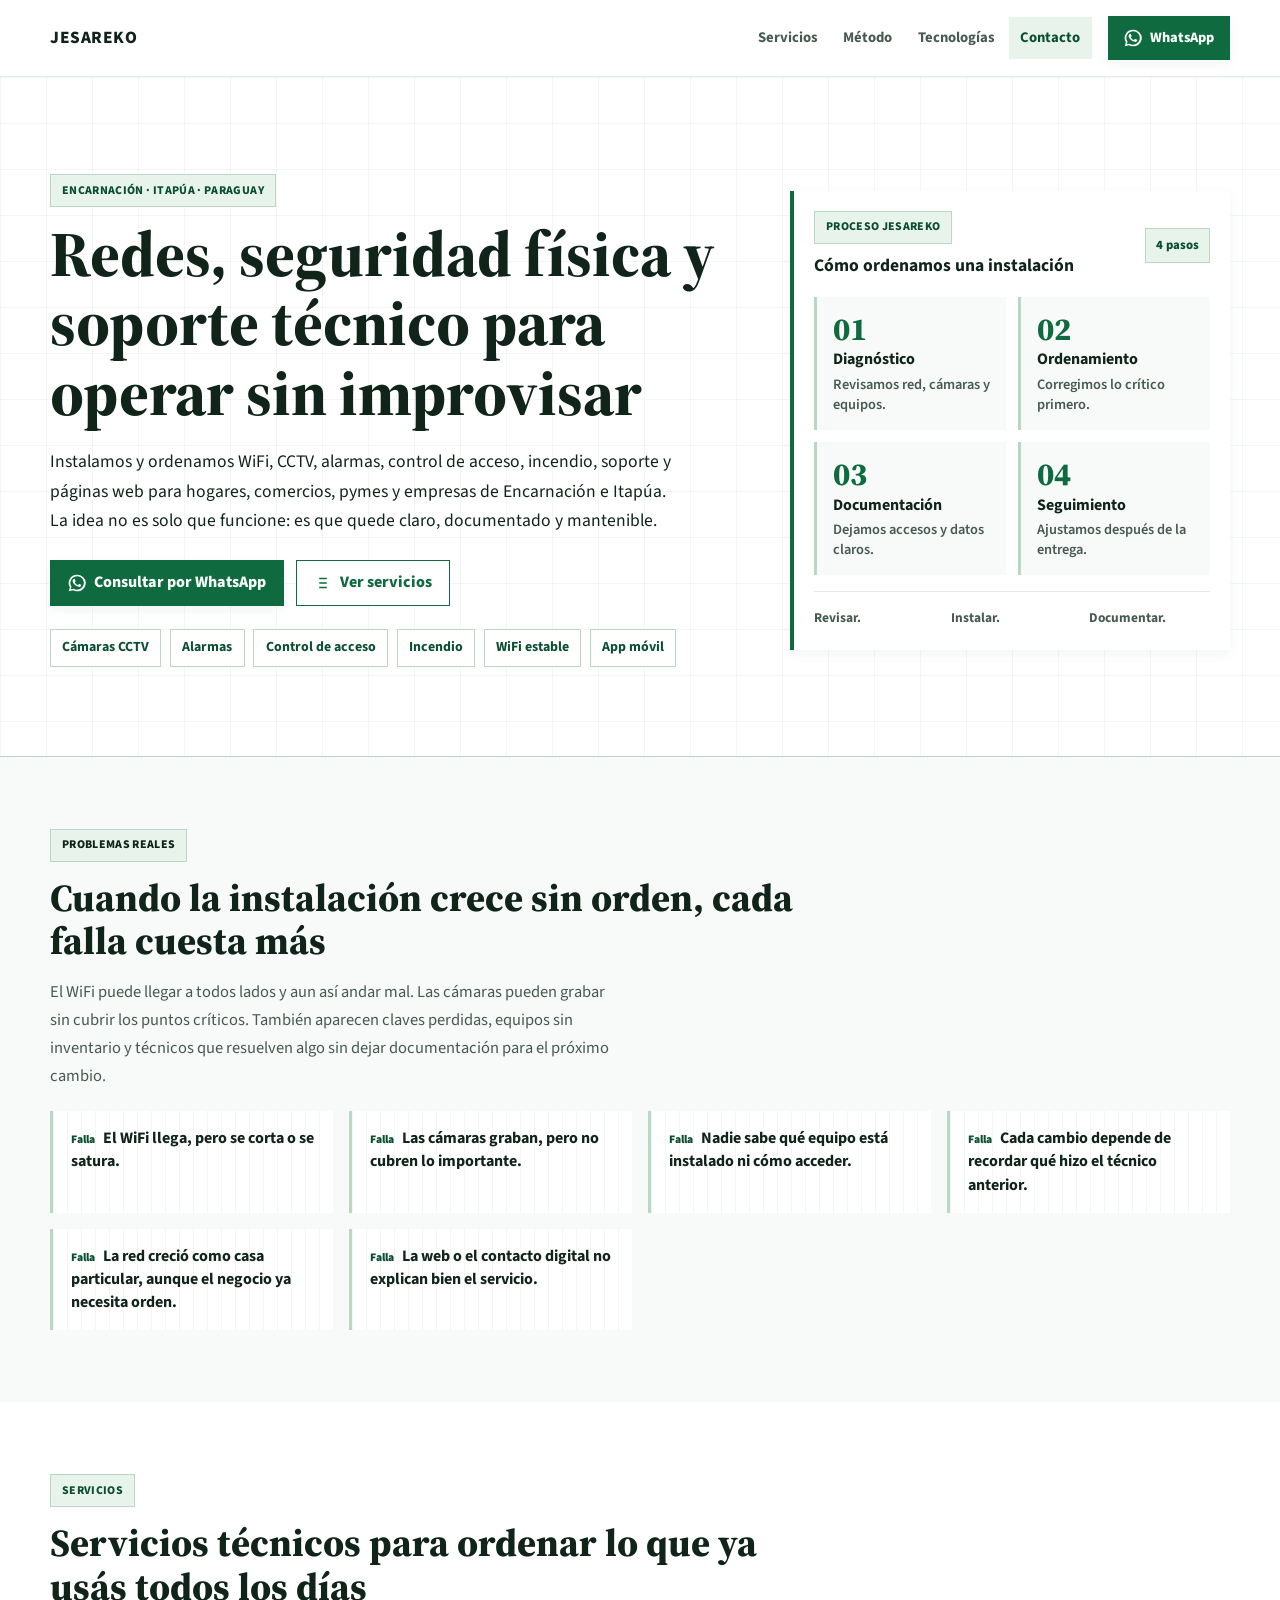
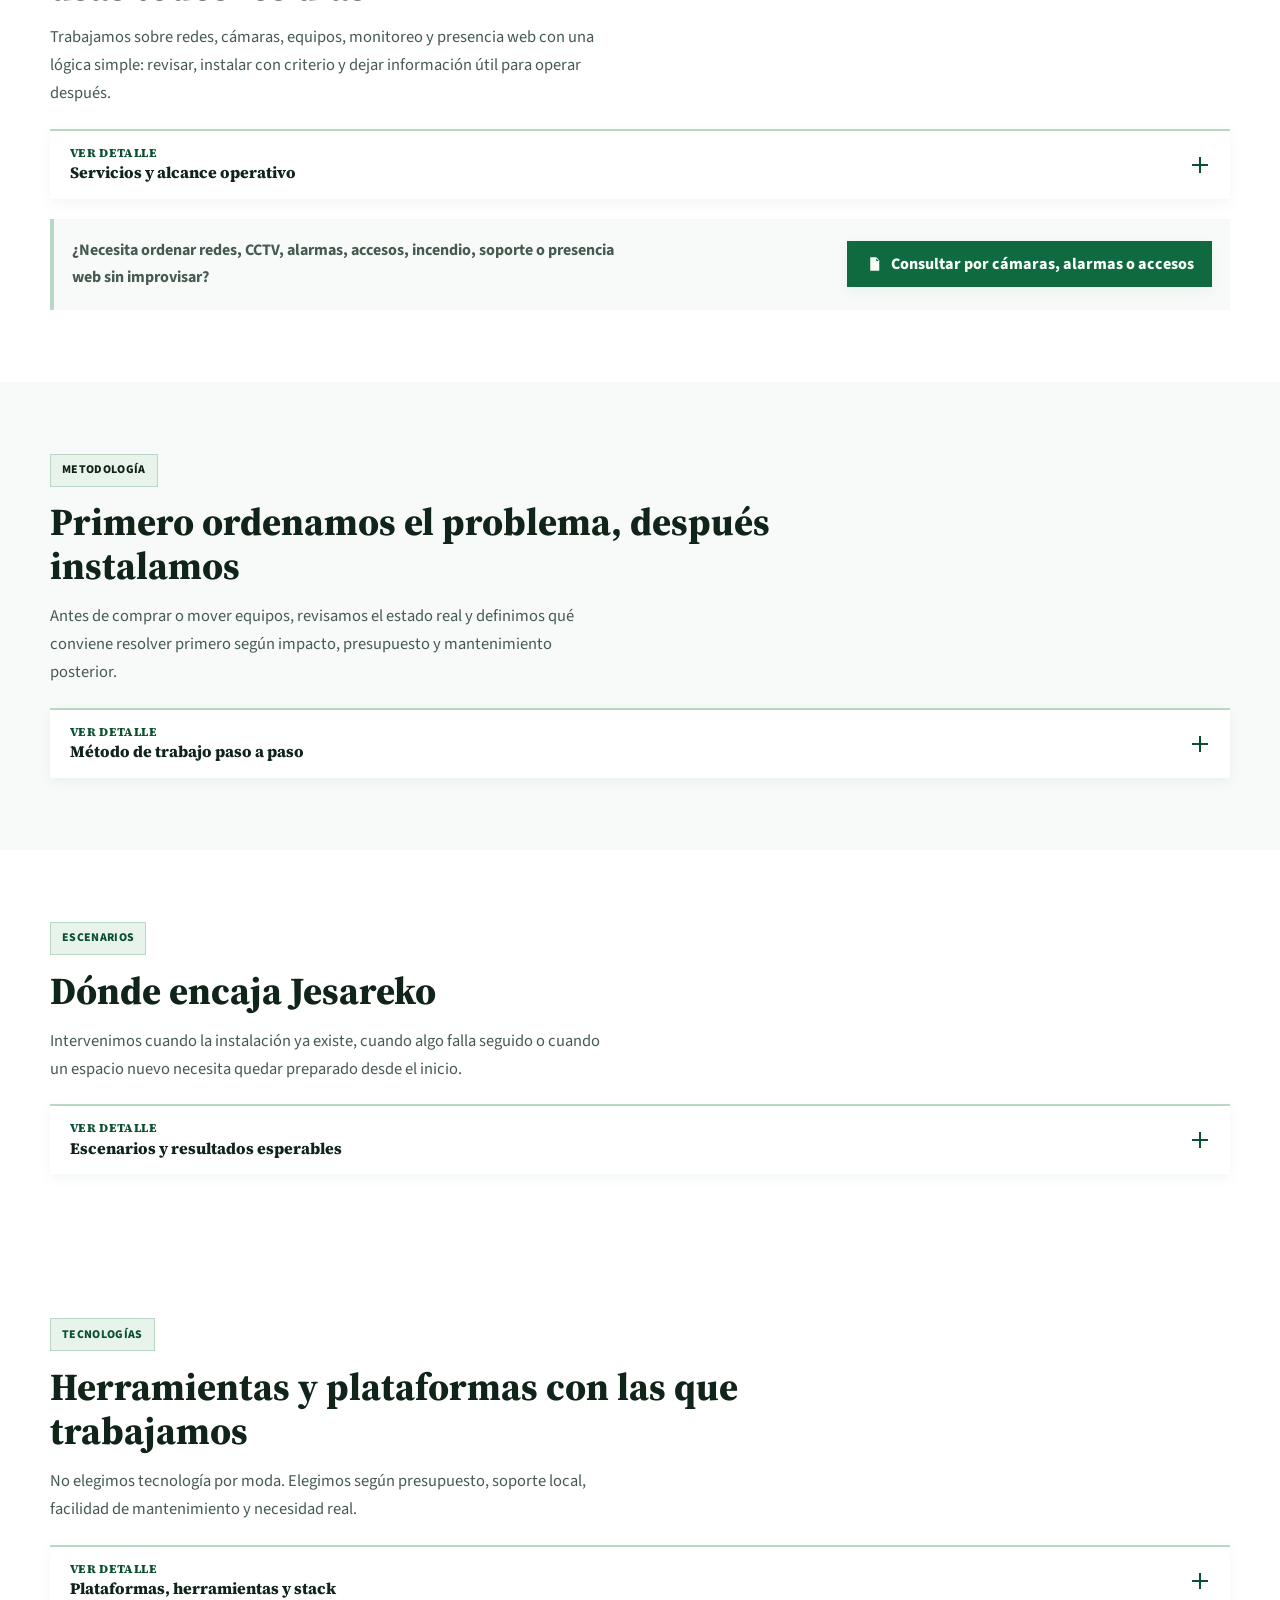
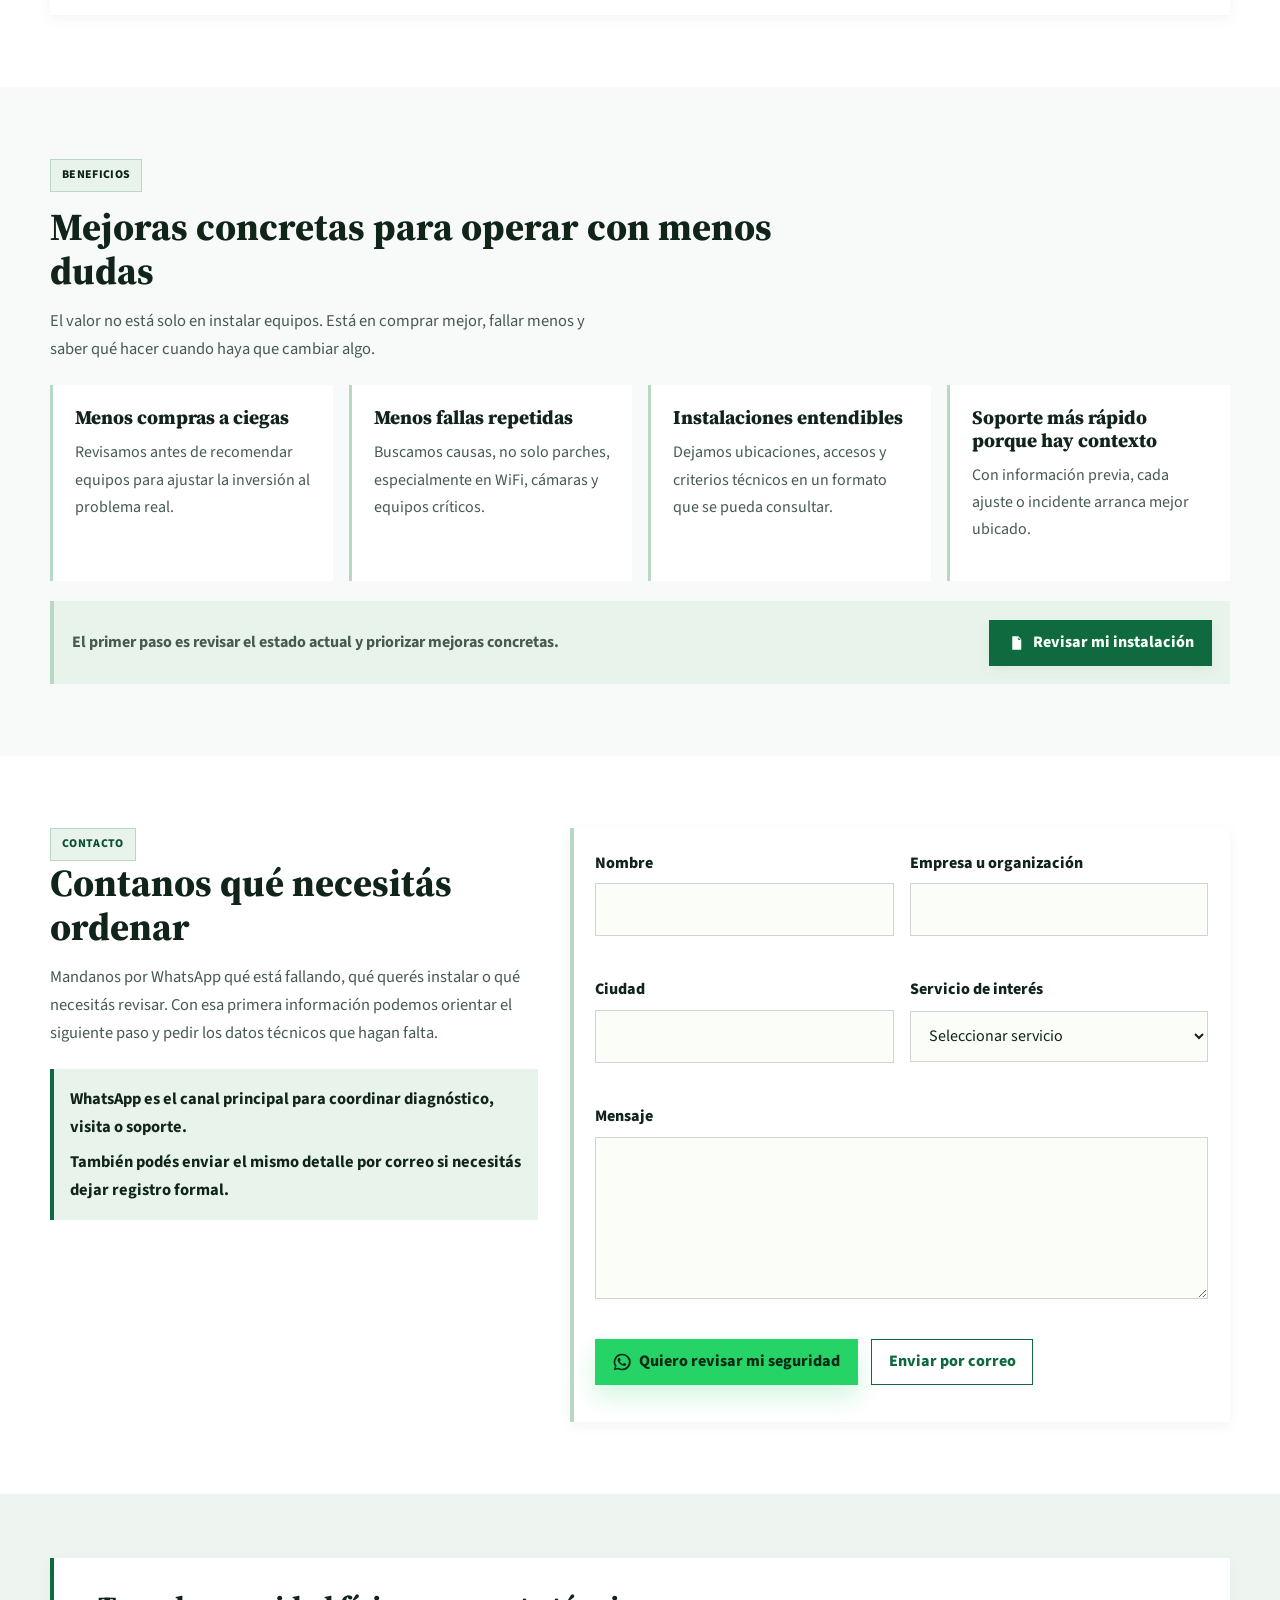
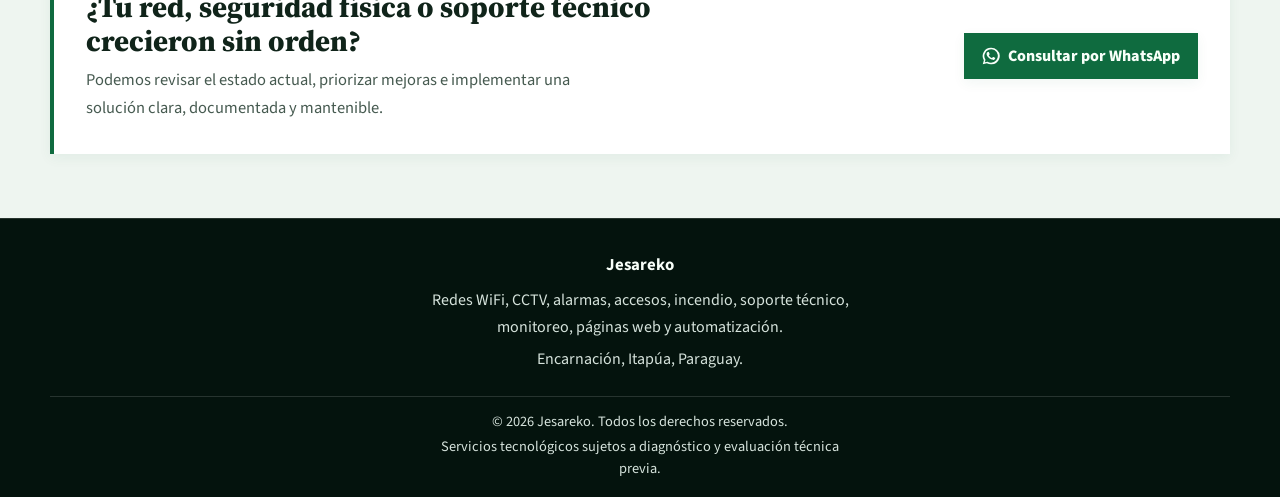
==== commit 9f1cf692: "Se añaden imágenes" ====
--- a/index.html
+++ b/index.html
@@ -4,7 +4,7 @@
   <meta charset="UTF-8">
   <meta name="viewport" content="width=device-width, initial-scale=1.0">
   <title>Jesareko | CCTV, alarmas, accesos, incendio, redes WiFi y soporte en Encarnación</title>
-  <meta name="description" content="CCTV, alarmas, control de acceso, detección de incendio, redes WiFi, soporte técnico y apps de monitoreo en Encarnación, Itapúa y Paraguay. Instalación clara, documentada y mantenible.">
+  <meta name="description" content="Redes WiFi, cámaras CCTV, alarmas, control de acceso, detección de incendio, monitoreo, soporte técnico y páginas web en Encarnación, Itapúa y Paraguay. Instalación clara, documentada y mantenible.">
   <meta name="author" content="Jesareko">
   <meta name="robots" content="index, follow">
   <link rel="canonical" href="https://jesareko.com/">
@@ -53,7 +53,6 @@
     <nav class="navbar container" aria-label="Navegación principal">
       <a class="brand" href="#inicio" aria-label="Jesareko, inicio">
         <span class="brand__name">Jesareko</span>
-        <span class="brand__tagline">Encarnación · Itapúa</span>
       </a>
 
       <button class="nav-toggle" id="navToggle" type="button" aria-label="Abrir menú" aria-controls="primaryMenu" aria-expanded="false">
@@ -229,8 +228,8 @@
                     <article class="security-solution-card">
                       <figure class="security-solution-card__media">
                         <img
-                          src="assets/img/brands/HIKVISION-alarm-system-gsm.png"
-                          alt="Sistema de alarma Hikvision con sensores y central"
+                          src="assets/img/brands/hikvision-alarm-kit.png"
+                          alt="Kit de alarma con sensores, central y control"
                           width="800"
                           height="396"
                           loading="lazy"
@@ -244,6 +243,16 @@
                       </div>
                     </article>
                     <article class="security-solution-card">
+                      <figure class="security-solution-card__media">
+                        <img
+                          src="assets/img/brands/dahua-access-terminal.jpg"
+                          alt="Terminal de control de acceso con teclado y lector biométrico"
+                          width="560"
+                          height="560"
+                          loading="lazy"
+                          decoding="async"
+                        >
+                      </figure>
                       <h4>Control de acceso</h4>
                       <p>Lectores, tarjetas, PIN, biometría, cerraduras eléctricas y registros de entrada para controlar quién ingresa, cuándo y por dónde.</p>
                       <div class="tech-chips">
@@ -252,10 +261,9 @@
                     </article>
                     <article class="security-solution-card">
                       <figure class="security-solution-card__media">
-                        <!-- TODO: optimizar HIKVISION-CCTV-PNG.png si se mantiene como asset final -->
-                        <img
-                          src="assets/img/brands/HIKVISION-CCTV-PNG.png"
-                          alt="Cámaras Hikvision para instalación CCTV"
+                        <img
+                          src="assets/img/brands/hikvision-cctv-cameras.png"
+                          alt="Cámaras de seguridad para instalación CCTV"
                           width="2576"
                           height="1328"
                           loading="lazy"
@@ -265,10 +273,20 @@
                       <h4>CCTV inteligente</h4>
                       <p>Cámaras IP, WiFi o DVR/NVR para visualizar, grabar, revisar eventos y complementar alarmas o accesos.</p>
                       <div class="tech-chips">
-                        <span>Hikvision</span><span>Dahua</span><span>EZVIZ</span><span>Imou</span><span>Acceso remoto</span>
+                        <span>Cámaras IP</span><span>Cámaras WiFi</span><span>DVR/NVR</span><span>Grabación</span><span>Acceso remoto</span><span>App móvil</span>
                       </div>
                     </article>
                     <article class="security-solution-card">
+                      <figure class="security-solution-card__media">
+                        <img
+                          src="assets/img/brands/fire-alarm-system-kit.webp"
+                          alt="Sistema de alarma de incendio con central, detectores y sirena"
+                          width="1000"
+                          height="1000"
+                          loading="lazy"
+                          decoding="async"
+                        >
+                      </figure>
                       <h4>Incendio</h4>
                       <p>Sensores de humo, calor, sirenas, centrales y señalización básica según necesidad del lugar.</p>
                       <div class="tech-chips">
@@ -434,13 +452,13 @@
                   <article class="tech-group">
                     <h3>Redes e infraestructura</h3>
                     <div class="tech-chips">
-                      <span>UniFi</span><span>MikroTik</span><span>Sophos</span><span>VLAN</span><span>VPN</span><span>Switching</span><span>Routing</span><span>WiFi</span>
+                      <span>Redes WiFi</span><span>VLAN</span><span>VPN</span><span>Switching</span><span>Routing</span><span>Cobertura</span><span>Conectividad</span><span>Monitoreo</span>
                     </div>
                   </article>
                   <article class="tech-group">
                     <h3>CCTV y videovigilancia</h3>
                     <div class="tech-chips">
-                      <span>Hikvision</span><span>Dahua</span><span>EZVIZ</span><span>Imou</span><span>Cámaras IP</span><span>Cámaras WiFi</span><span>DVR/NVR</span><span>Almacenamiento</span><span>Acceso remoto</span>
+                      <span>Cámaras IP</span><span>Cámaras WiFi</span><span>DVR/NVR</span><span>Grabación</span><span>Almacenamiento</span><span>Acceso remoto</span><span>Apps móviles</span><span>Videovigilancia</span>
                     </div>
                   </article>
                   <article class="tech-group">
@@ -481,33 +499,73 @@
                   </div>
                   <div class="software-grid">
                     <article class="software-card">
-                      <h4>Hik-Connect / iVMS-4200</h4>
-                      <p>Cámaras, DVR/NVR, alarmas y dispositivos Hikvision.</p>
+                      <figure class="software-card__media">
+                        <img
+                          src="assets/img/brands/unnamed.webp"
+                          alt="Aplicación móvil para monitoreo remoto de cámaras y alarmas"
+                          width="166"
+                          height="296"
+                          loading="lazy"
+                          decoding="async"
+                        >
+                      </figure>
+                      <h4>App de monitoreo para cámaras y alarmas</h4>
+                      <p>Visualización remota, alertas y control básico según el sistema instalado.</p>
                     </article>
                     <article class="software-card">
-                      <h4>DMSS / SmartPSS Lite / DSS</h4>
-                      <p>Cámaras Dahua, alarmas, intercom y control de acceso.</p>
+                      <figure class="software-card__media">
+                        <img
+                          src="assets/img/brands/dmss-app.png"
+                          alt="Aplicación móvil para monitoreo remoto de videovigilancia"
+                          width="473"
+                          height="1024"
+                          loading="lazy"
+                          decoding="async"
+                        >
+                      </figure>
+                      <h4>Software de videovigilancia y gestión</h4>
+                      <p>Monitoreo remoto, reproducción de eventos, notificaciones y gestión según compatibilidad del equipo.</p>
                     </article>
                     <article class="software-card">
-                      <h4>EZVIZ App / EZVIZ Studio</h4>
-                      <p>Cámaras WiFi, grabaciones, alertas y gestión doméstica.</p>
+                      <figure class="software-card__media">
+                        <img
+                          src="assets/img/brands/ezviz-app.webp"
+                          alt="Aplicación móvil para cámaras WiFi y alertas"
+                          width="1024"
+                          height="1024"
+                          loading="lazy"
+                          decoding="async"
+                        >
+                      </figure>
+                      <h4>App para cámaras WiFi</h4>
+                      <p>Control desde celular, alertas, visualización en vivo y revisión de grabaciones.</p>
                     </article>
                     <article class="software-card">
-                      <h4>Imou Life / Imou ConfigTool</h4>
-                      <p>Cámaras, sensores, hubs, sirenas y equipos Imou.</p>
+                      <figure class="software-card__media">
+                        <img
+                          src="assets/img/brands/imou-life-app.webp"
+                          alt="Aplicación móvil para cámaras, sensores y alertas"
+                          width="1500"
+                          height="1526"
+                          loading="lazy"
+                          decoding="async"
+                        >
+                      </figure>
+                      <h4>App para hogar, comercio y sensores</h4>
+                      <p>Gestión de cámaras, sensores, sirenas y avisos desde el celular.</p>
                     </article>
                   </div>
                 </section>
                 <section class="brand-showcase" aria-label="Marcas y equipos referenciales">
                   <div class="brand-showcase__header">
-                    <h3>Marcas y equipos referenciales</h3>
-                    <p>Marcas referenciales utilizadas según diagnóstico, stock y necesidad técnica de cada instalación.</p>
+                    <h3>Tecnologías y referencias visuales</h3>
+                    <p>Trabajamos la solución según necesidad, presupuesto y disponibilidad. Las imágenes y marcas se muestran solo como referencia de líneas de equipos compatibles o habituales del mercado.</p>
                   </div>
                   <div class="brand-logo-grid">
                     <article class="brand-card">
                       <div class="brand-card__media">
                         <img
-                          src="assets/img/brands/Hikvision_logo.svg.png"
+                          src="assets/img/brands/hikvision-logo.png"
                           alt="Logo de Hikvision"
                           width="3840"
                           height="514"
@@ -516,12 +574,12 @@
                         >
                       </div>
                       <strong class="brand-card__label">Hikvision</strong>
-                      <span class="brand-card__meta">CCTV, alarmas y control de acceso.</span>
+                      <span class="brand-card__meta">Referencia visual para CCTV, alarmas y accesos.</span>
                     </article>
                     <article class="brand-card">
                       <div class="brand-card__media">
                         <img
-                          src="assets/img/brands/Dahua_Technology_logo.svg"
+                          src="assets/img/brands/dahua-logo.svg"
                           alt="Logo de Dahua Technology"
                           width="1024"
                           height="318"
@@ -530,21 +588,49 @@
                         >
                       </div>
                       <strong class="brand-card__label">Dahua</strong>
-                      <span class="brand-card__meta">CCTV, software y seguridad física.</span>
+                      <span class="brand-card__meta">Referencia visual para CCTV, software y seguridad física.</span>
                     </article>
                     <article class="brand-card">
                       <div class="brand-card__media">
                         <img
-                          src="assets/img/brands/ubiquiti.png"
-                          alt="Equipo Ubiquiti para redes y conectividad"
-                          width="960"
-                          height="526"
-                          loading="lazy"
-                          decoding="async"
-                        >
-                      </div>
-                      <strong class="brand-card__label">Ubiquiti</strong>
-                      <span class="brand-card__meta">Redes, WiFi y conectividad.</span>
+                          src="assets/img/brands/ezviz-logo.png"
+                          alt="Logo de EZVIZ"
+                          width="5000"
+                          height="1547"
+                          loading="lazy"
+                          decoding="async"
+                        >
+                      </div>
+                      <strong class="brand-card__label">EZVIZ</strong>
+                      <span class="brand-card__meta">Referencia visual para cámaras WiFi y uso móvil.</span>
+                    </article>
+                    <article class="brand-card">
+                      <div class="brand-card__media">
+                        <img
+                          src="assets/img/brands/imou-logo.png"
+                          alt="Logo de Imou"
+                          width="1057"
+                          height="252"
+                          loading="lazy"
+                          decoding="async"
+                        >
+                      </div>
+                      <strong class="brand-card__label">Imou</strong>
+                      <span class="brand-card__meta">Referencia visual para cámaras, sensores y app móvil.</span>
+                    </article>
+                    <article class="brand-card">
+                      <div class="brand-card__media">
+                        <img
+                          src="assets/img/brands/unifi_logo.svg"
+                          alt="Logo de UniFi"
+                          width="1024"
+                          height="248"
+                          loading="lazy"
+                          decoding="async"
+                        >
+                      </div>
+                      <strong class="brand-card__label">UniFi</strong>
+                      <span class="brand-card__meta">Referencia visual para redes, WiFi y conectividad.</span>
                     </article>
                   </div>
                 </section>
@@ -556,10 +642,10 @@
                   <div class="product-ref-grid">
                     <article class="product-ref-card">
                       <figure class="product-ref-card__media product-ref-card__media--wide">
-                        <!-- TODO: optimizar HIKVISION-CCTV-PNG.png si se mantiene como asset final -->
-                        <img
-                          src="assets/img/brands/HIKVISION-CCTV-PNG.png"
-                          alt="Cámaras Hikvision para instalación CCTV"
+                        <!-- TODO: optimizar hikvision-cctv-cameras.png si se mantiene como asset final -->
+                        <img
+                          src="assets/img/brands/hikvision-cctv-cameras.png"
+                          alt="Cámaras de seguridad para instalación CCTV"
                           width="2576"
                           height="1328"
                           loading="lazy"
@@ -567,16 +653,16 @@
                         >
                       </figure>
                       <div class="product-ref-card__body">
-                        <span class="product-ref-card__brand">Hikvision</span>
-                        <h3>CCTV Hikvision</h3>
-                        <p>Cámaras y grabación para hogares, comercios y empresas.</p>
+                        <span class="product-ref-card__brand">CCTV</span>
+                        <h3>Cámaras CCTV</h3>
+                        <p>Cámaras para instalación CCTV en hogares, comercios y empresas.</p>
                       </div>
                     </article>
                     <article class="product-ref-card">
                       <figure class="product-ref-card__media">
                         <img
-                          src="assets/img/brands/png-transparent-hikvision-turbo-camera-web-camera-thumbnail.png"
-                          alt="Cámara Hikvision tipo Turbo para instalación CCTV"
+                          src="assets/img/brands/hikvision-turbo-camera.png"
+                          alt="Cámara tipo bullet para instalación CCTV"
                           width="360"
                           height="225"
                           loading="lazy"
@@ -584,16 +670,16 @@
                         >
                       </figure>
                       <div class="product-ref-card__body">
-                        <span class="product-ref-card__brand">Hikvision</span>
-                        <h3>Cámara Hikvision Turbo</h3>
+                        <span class="product-ref-card__brand">CCTV</span>
+                        <h3>Cámara tipo bullet/turbo</h3>
                         <p>Equipo referencial para instalaciones CCTV con DVR/NVR según necesidad.</p>
                       </div>
                     </article>
                     <article class="product-ref-card">
                       <figure class="product-ref-card__media">
                         <img
-                          src="assets/img/brands/HIKVISION-alarm-system-gsm.png"
-                          alt="Sistema de alarma Hikvision con sensores y central"
+                          src="assets/img/brands/hikvision-alarm-kit.png"
+                          alt="Sistema de alarma con sensores, central y sirena"
                           width="800"
                           height="396"
                           loading="lazy"
@@ -601,16 +687,50 @@
                         >
                       </figure>
                       <div class="product-ref-card__body">
-                        <span class="product-ref-card__brand">Hikvision</span>
-                        <h3>Alarma Hikvision</h3>
+                        <span class="product-ref-card__brand">Alarma</span>
+                        <h3>Sistema de alarma</h3>
                         <p>Sensores, sirena y avisos para proteger accesos, locales, depósitos y viviendas.</p>
+                      </div>
+                    </article>
+                    <article class="product-ref-card">
+                      <figure class="product-ref-card__media">
+                        <img
+                          src="assets/img/brands/dahua-access-terminal.jpg"
+                          alt="Terminal de control de acceso con teclado y lector biométrico"
+                          width="560"
+                          height="560"
+                          loading="lazy"
+                          decoding="async"
+                        >
+                      </figure>
+                      <div class="product-ref-card__body">
+                        <span class="product-ref-card__brand">Acceso</span>
+                        <h3>Control de acceso</h3>
+                        <p>Lectores y terminales para registrar ingresos y operar accesos según usuarios y horarios.</p>
+                      </div>
+                    </article>
+                    <article class="product-ref-card">
+                      <figure class="product-ref-card__media">
+                        <img
+                          src="assets/img/brands/biometric-access-terminal.png"
+                          alt="Terminal de control de acceso con teclado y lector biométrico"
+                          width="800"
+                          height="800"
+                          loading="lazy"
+                          decoding="async"
+                        >
+                      </figure>
+                      <div class="product-ref-card__body">
+                        <span class="product-ref-card__brand">Accesos</span>
+                        <h3>Terminal biométrico</h3>
+                        <p>Equipo referencial para control por huella, PIN y gestión de usuarios en puertas y oficinas.</p>
                       </div>
                     </article>
                     <article class="product-ref-card">
                       <figure class="product-ref-card__media product-ref-card__media--wide">
                         <img
-                          src="assets/img/brands/Dahua-cloud-storage-video-surveillance.webp"
-                          alt="Solución Dahua para videovigilancia y monitoreo remoto"
+                          src="assets/img/brands/dahua-video-surveillance.webp"
+                          alt="Solución de videovigilancia para monitoreo remoto"
                           width="1280"
                           height="720"
                           loading="lazy"
@@ -618,16 +738,67 @@
                         >
                       </figure>
                       <div class="product-ref-card__body">
-                        <span class="product-ref-card__brand">Dahua</span>
-                        <h3>Videovigilancia Dahua</h3>
+                        <span class="product-ref-card__brand">Videovigilancia</span>
+                        <h3>Videovigilancia remota</h3>
                         <p>Visualización remota, revisión de eventos y soporte para monitoreo desde app/software.</p>
                       </div>
                     </article>
                     <article class="product-ref-card">
                       <figure class="product-ref-card__media">
                         <img
-                          src="assets/img/brands/ubiquiti.png"
-                          alt="Equipo Ubiquiti para redes y conectividad"
+                          src="assets/img/brands/ezviz-cs8-camera.webp"
+                          alt="Cámara WiFi para hogar o comercio pequeño"
+                          width="750"
+                          height="750"
+                          loading="lazy"
+                          decoding="async"
+                        >
+                      </figure>
+                      <div class="product-ref-card__body">
+                        <span class="product-ref-card__brand">CCTV</span>
+                        <h3>Cámara WiFi</h3>
+                        <p>Equipo WiFi para alertas, visualización móvil y cobertura simple en hogares o locales pequeños.</p>
+                      </div>
+                    </article>
+                    <article class="product-ref-card">
+                      <figure class="product-ref-card__media">
+                        <img
+                          src="assets/img/brands/imou-pt-camera.webp"
+                          alt="Cámara móvil para monitoreo desde aplicación"
+                          width="750"
+                          height="720"
+                          loading="lazy"
+                          decoding="async"
+                        >
+                      </figure>
+                      <div class="product-ref-card__body">
+                        <span class="product-ref-card__brand">CCTV</span>
+                        <h3>Cámara móvil/PT</h3>
+                        <p>Solución referencial para hogares, quinchos o tiendas con visión remota y alertas.</p>
+                      </div>
+                    </article>
+                    <article class="product-ref-card">
+                      <figure class="product-ref-card__media">
+                        <img
+                          src="assets/img/brands/fire-alarm-system-kit.webp"
+                          alt="Sistema de alarma de incendio con central, detectores y sirena"
+                          width="1000"
+                          height="1000"
+                          loading="lazy"
+                          decoding="async"
+                        >
+                      </figure>
+                      <div class="product-ref-card__body">
+                        <span class="product-ref-card__brand">Incendio</span>
+                        <h3>Sistema de incendio</h3>
+                        <p>Central, detectores y alertas para una base de protección contra humo, calor y evacuación.</p>
+                      </div>
+                    </article>
+                    <article class="product-ref-card">
+                      <figure class="product-ref-card__media">
+                        <img
+                          src="assets/img/brands/ubiquiti-network-equipment.png"
+                          alt="Equipos de red para WiFi y conectividad"
                           width="960"
                           height="526"
                           loading="lazy"
@@ -635,13 +806,13 @@
                         >
                       </figure>
                       <div class="product-ref-card__body">
-                        <span class="product-ref-card__brand">Ubiquiti</span>
-                        <h3>Redes Ubiquiti</h3>
+                        <span class="product-ref-card__brand">Redes</span>
+                        <h3>Redes WiFi</h3>
                         <p>WiFi, enlaces y conectividad para complementar cámaras, alarmas y sistemas de acceso.</p>
                       </div>
                     </article>
                   </div>
-                  <p class="asset-disclaimer">Marcas e imágenes utilizadas como referencia de compatibilidad o línea de trabajo. La disponibilidad de modelos depende de diagnóstico, stock y proveedor. Las marcas pertenecen a sus respectivos titulares.</p>
+                  <p class="asset-disclaimer">Las marcas e imágenes se utilizan como referencia visual. La solución final depende de diagnóstico, compatibilidad, presupuesto, disponibilidad y necesidad del cliente. Las marcas pertenecen a sus respectivos titulares.</p>
                 </section>
               </div>
             </div>
--- a/assets/css/styles.css
+++ b/assets/css/styles.css
@@ -142,9 +142,9 @@
 }
 
 .brand {
-  display: grid;
-  gap: 0.05rem;
-  min-width: 190px;
+  display: inline-flex;
+  align-items: center;
+  min-width: 0;
 }
 
 .brand__name {
@@ -153,12 +153,6 @@
   font-weight: 800;
   letter-spacing: 0.03em;
   text-transform: uppercase;
-}
-
-.brand__tagline {
-  color: var(--text-muted-dark);
-  font-size: 0.78rem;
-  font-weight: 600;
 }
 
 .nav-menu {
@@ -829,17 +823,26 @@
 
 .security-solution-card__media,
 .brand-card__media,
+.software-card__media,
 .product-ref-card__media {
   display: grid;
   place-items: center;
   background: var(--surface-soft);
   border: 1px solid rgba(15, 107, 63, 0.14);
   aspect-ratio: 16 / 10;
+  min-height: 132px;
   overflow: hidden;
+  border-radius: 0;
 }
 
 .security-solution-card__media {
   margin: 0 0 0.9rem;
+}
+
+.software-card__media {
+  margin: 0 0 0.9rem;
+  aspect-ratio: 4 / 3;
+  min-height: 150px;
 }
 
 .security-solution-card h4,
@@ -895,7 +898,6 @@
 }
 
 .brand-card__media {
-  min-height: 120px;
   padding: 1rem;
 }
 
@@ -913,6 +915,10 @@
 
 .software-grid {
   grid-template-columns: repeat(2, minmax(0, 1fr));
+}
+
+.software-card {
+  padding: 1rem;
 }
 
 .product-ref-grid {
@@ -945,9 +951,10 @@
 
 .brand-card__media img,
 .product-ref-card__media img,
-.security-solution-card__media img {
+.security-solution-card__media img,
+.software-card__media img {
   max-width: 88%;
-  max-height: 82%;
+  max-height: 88%;
   width: auto;
   height: auto;
   object-fit: contain;
@@ -957,6 +964,17 @@
 .product-ref-card__media--wide img {
   max-width: 94%;
   max-height: 88%;
+}
+
+.software-card__media img {
+  max-height: 90%;
+}
+
+.software-card__media img[src$="dmss-app.png"],
+.software-card__media img[src$="dmss app.png"],
+.software-card__media img[src$="unnamed.webp"] {
+  max-height: 92%;
+  max-width: 72%;
 }
 
 .product-ref-card__body {
@@ -1380,6 +1398,16 @@
 
   .software-grid {
     grid-template-columns: repeat(2, minmax(0, 1fr));
+  }
+}
+
+@media (min-width: 900px) {
+  .brand-logo-grid {
+    grid-template-columns: repeat(5, minmax(0, 1fr));
+  }
+
+  .product-ref-grid {
+    grid-template-columns: repeat(3, minmax(0, 1fr));
   }
 }
 
@@ -1462,10 +1490,6 @@
 
   .brand__name {
     font-size: 0.98rem;
-  }
-
-  .brand__tagline {
-    font-size: 0.72rem;
   }
 
   .nav-menu {
@@ -1522,14 +1546,24 @@
 
   .brand-card__media,
   .product-ref-card__media,
-  .security-solution-card__media {
+  .security-solution-card__media,
+  .software-card__media {
     min-height: 140px;
   }
 
   .brand-card__media img,
   .product-ref-card__media img,
-  .security-solution-card__media img {
+  .security-solution-card__media img,
+  .software-card__media img {
     max-height: clamp(120px, 38vw, 220px);
+  }
+
+  .software-card__media {
+    min-height: 170px;
+  }
+
+  .software-card__media img {
+    max-height: 150px;
   }
 
   .dashboard__top,
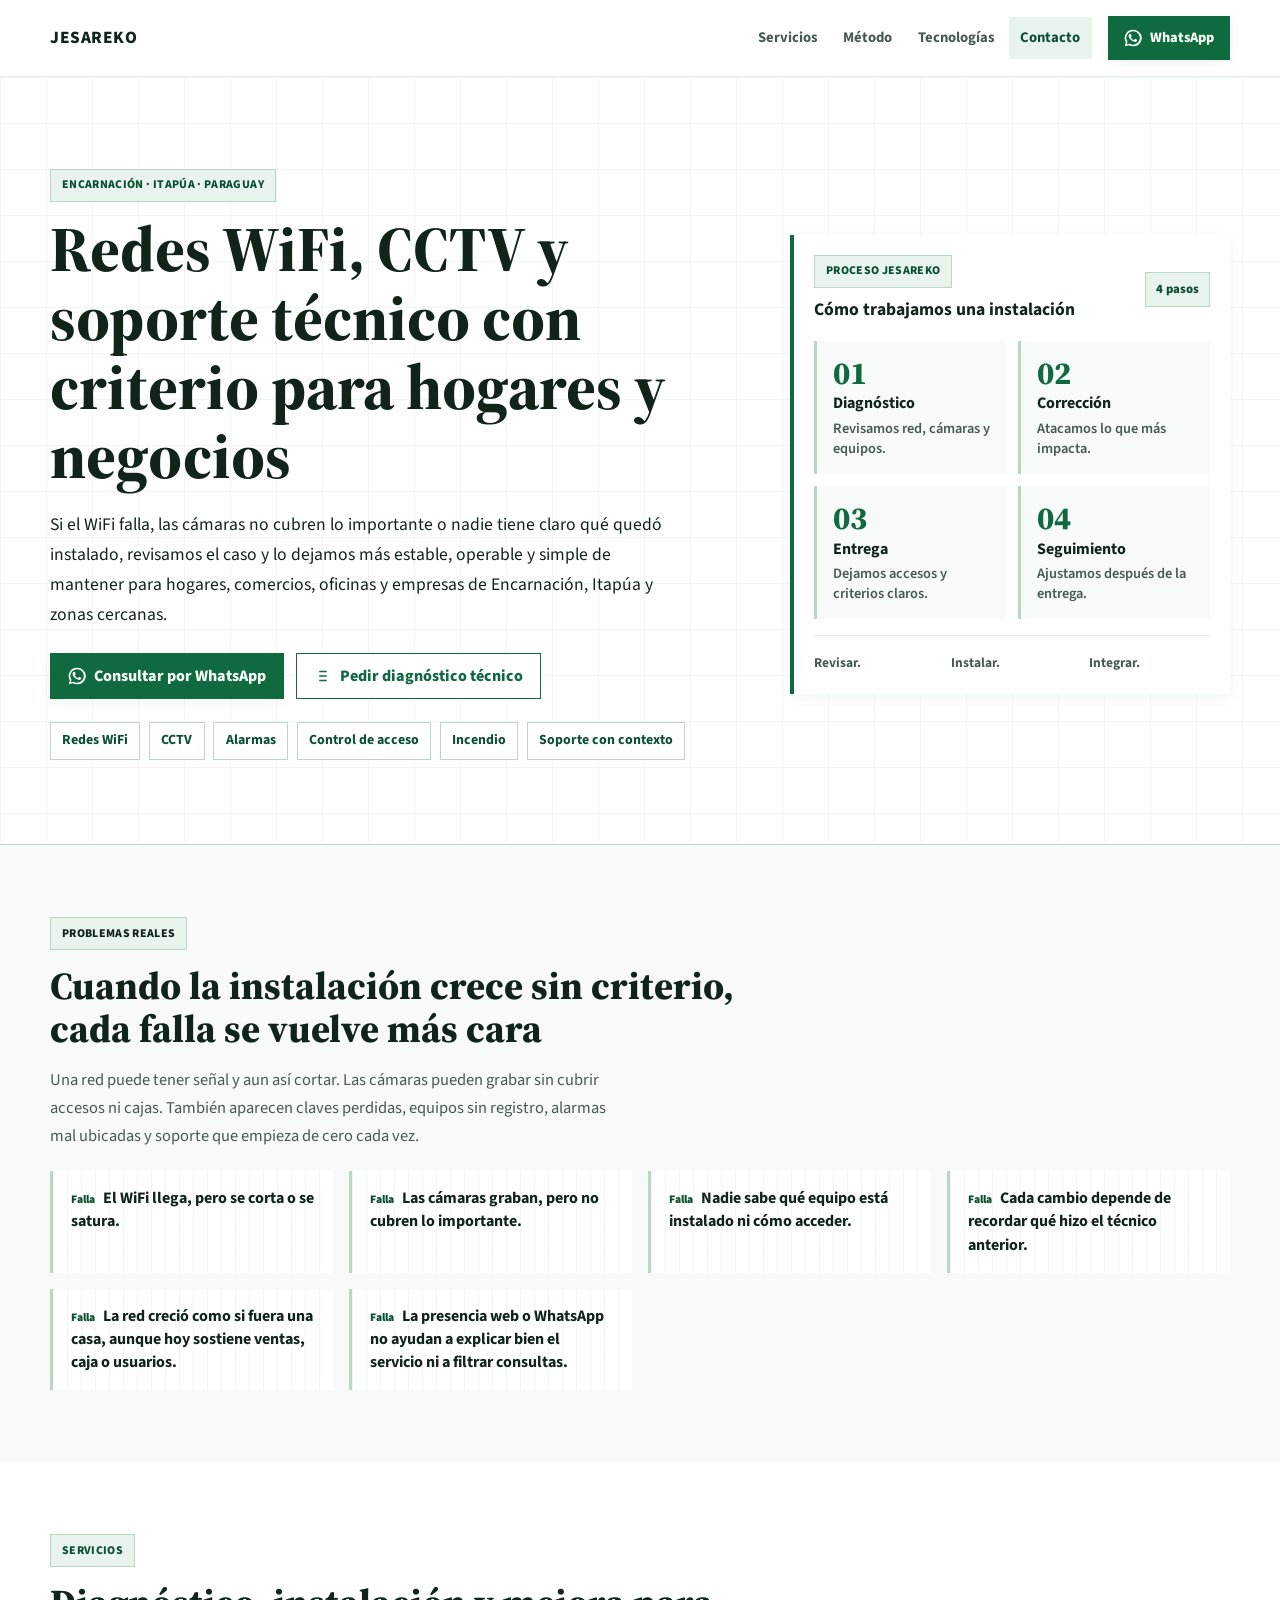
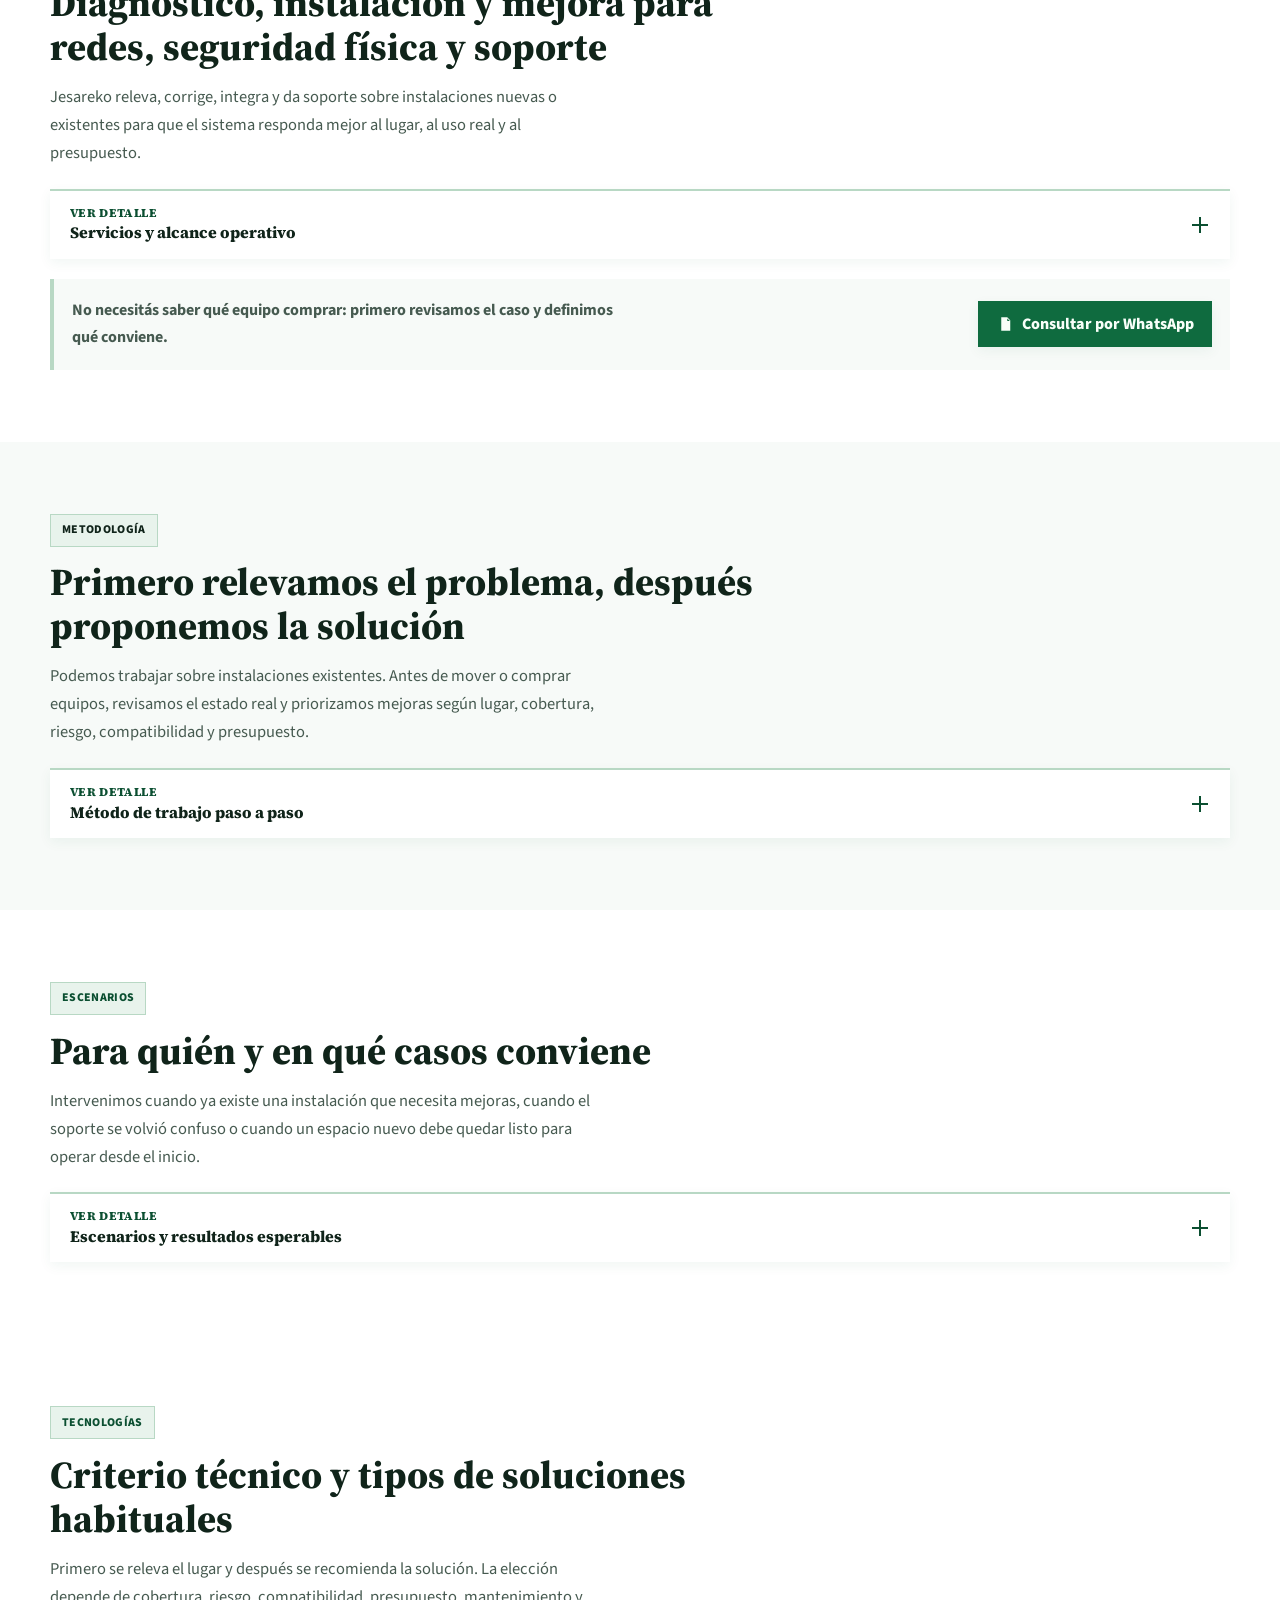
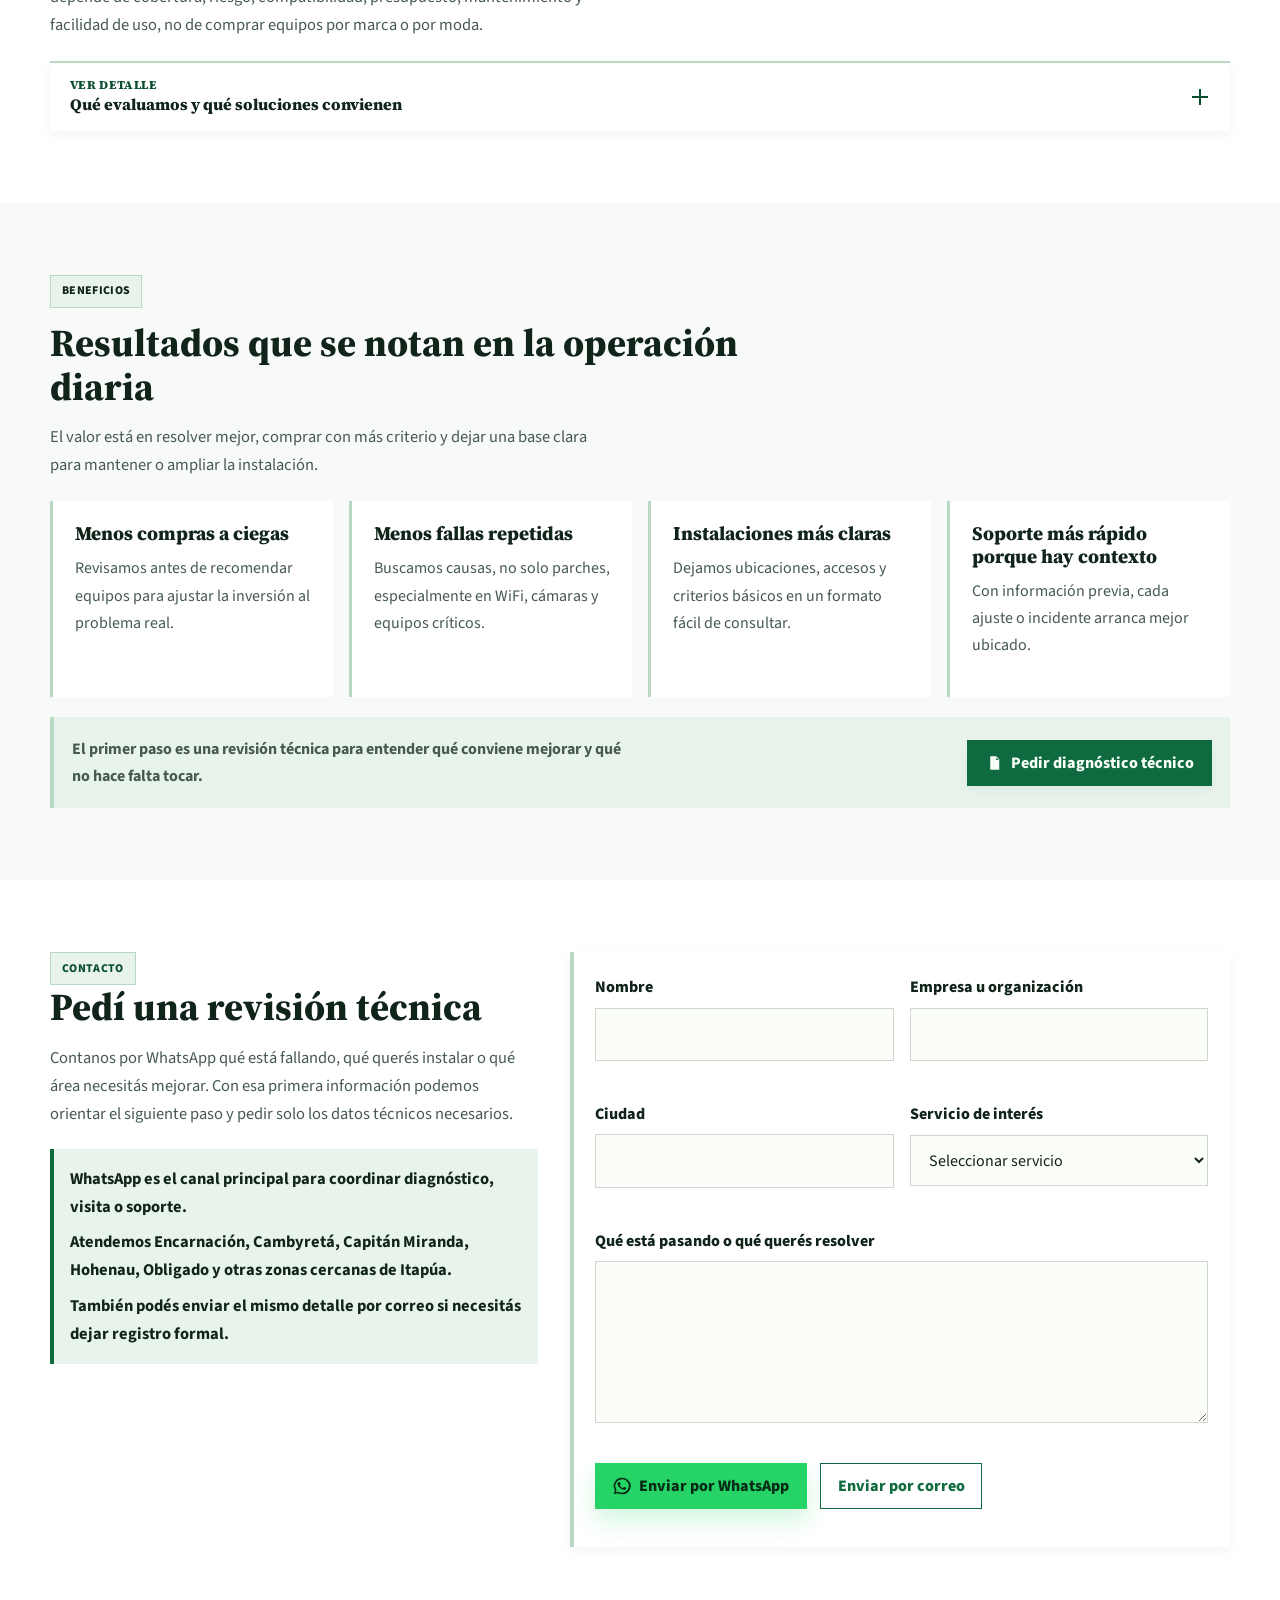
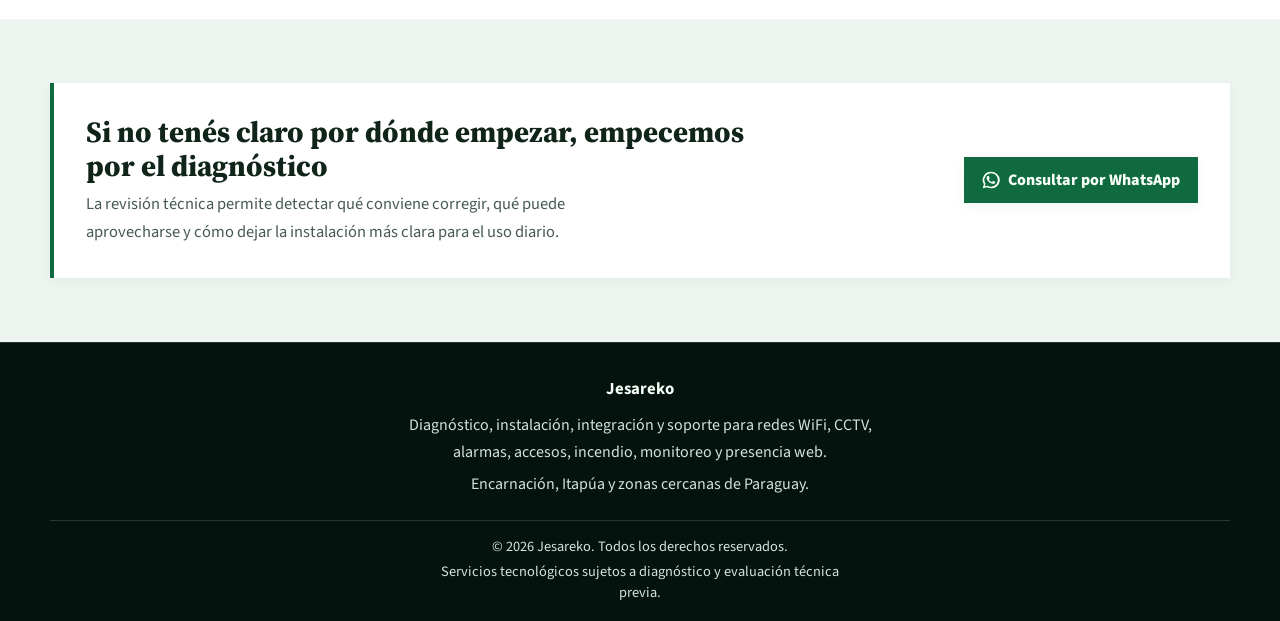
==== commit 9205901c: "Eliminar inconcordancias" ====
--- a/index.html
+++ b/index.html
@@ -3,19 +3,19 @@
 <head>
   <meta charset="UTF-8">
   <meta name="viewport" content="width=device-width, initial-scale=1.0">
-  <title>Jesareko | CCTV, alarmas, accesos, incendio, redes WiFi y soporte en Encarnación</title>
-  <meta name="description" content="Redes WiFi, cámaras CCTV, alarmas, control de acceso, detección de incendio, monitoreo, soporte técnico y páginas web en Encarnación, Itapúa y Paraguay. Instalación clara, documentada y mantenible.">
+  <title>Jesareko | Redes WiFi, CCTV y soporte técnico en Encarnación, Itapúa</title>
+  <meta name="description" content="Diagnóstico, instalación y mejora de redes WiFi, CCTV, alarmas, accesos, incendio y soporte técnico en Encarnación, Itapúa y zonas cercanas.">
   <meta name="author" content="Jesareko">
   <meta name="robots" content="index, follow">
   <link rel="canonical" href="https://jesareko.com/">
-  <meta property="og:title" content="Jesareko | CCTV, alarmas, accesos, incendio, redes WiFi y soporte técnico">
-  <meta property="og:description" content="Instalamos y ordenamos CCTV, alarmas, control de acceso, detección de incendio, redes WiFi, soporte técnico y apps de monitoreo en Encarnación, Itapúa y Paraguay.">
+  <meta property="og:title" content="Jesareko | Redes WiFi, CCTV y soporte técnico en Encarnación, Itapúa">
+  <meta property="og:description" content="Revisamos, instalamos e integramos redes WiFi, CCTV, alarmas, accesos, incendio y soporte técnico para hogares, comercios y empresas.">
   <meta property="og:type" content="website">
   <meta property="og:url" content="https://jesareko.com/">
   <meta property="og:image" content="https://jesareko.com/assets/img/favicon.svg">
   <meta name="twitter:card" content="summary">
-  <meta name="twitter:title" content="Jesareko | CCTV, alarmas, accesos, incendio, redes WiFi y soporte técnico">
-  <meta name="twitter:description" content="CCTV, alarmas, control de acceso, detección de incendio, redes WiFi, soporte técnico y apps de monitoreo en Encarnación, Itapúa y Paraguay.">
+  <meta name="twitter:title" content="Jesareko | Redes WiFi, CCTV y soporte técnico en Encarnación, Itapúa">
+  <meta name="twitter:description" content="Diagnóstico, instalación y mejora de redes WiFi, CCTV, alarmas, accesos, incendio y soporte técnico en Encarnación, Itapúa y zonas cercanas.">
   <meta name="twitter:image" content="https://jesareko.com/assets/img/favicon.svg">
   <link rel="icon" type="image/svg+xml" href="assets/img/favicon.svg">
   <link rel="stylesheet" href="assets/css/styles.css">
@@ -24,9 +24,9 @@
     "@context": "https://schema.org",
     "@type": "ProfessionalService",
     "name": "Jesareko",
-    "description": "CCTV, alarmas, control de acceso, detección de incendio, redes WiFi, soporte técnico y apps de monitoreo en Encarnación, Itapúa y Paraguay.",
+    "description": "Diagnóstico, instalación, integración y soporte de redes WiFi, CCTV, alarmas, control de acceso, detección de incendio, monitoreo y presencia web en Encarnación, Itapúa y zonas cercanas.",
     "url": "https://jesareko.com/",
-    "areaServed": ["Paraguay", "Encarnación", "Itapúa", "Cambyreta", "Capitan Miranda", "Hohenau", "Obligado"],
+    "areaServed": ["Encarnación", "Itapúa", "Cambyretá", "Capitán Miranda", "Hohenau", "Obligado"],
     "address": {
       "@type": "PostalAddress",
       "addressLocality": "Encarnación",
@@ -68,7 +68,7 @@
           <li><a href="#tecnologías">Tecnologías</a></li>
           <li><a href="#contacto">Contacto</a></li>
         </ul>
-        <a class="btn btn--primary btn--nav" href="https://wa.me/595971141032?text=Hola%20Jesareko%2C%20quiero%20consultar%20por%20una%20instalaci%C3%B3n%20t%C3%A9cnica." target="_blank" rel="noopener noreferrer"><svg class="btn-icon whatsapp-icon" viewBox="0 0 24 24" aria-hidden="true"><path fill="currentColor" d="M20 3.9A11.8 11.8 0 0 0 12 1a11 11 0 0 0-9.5 16.7L1 23l5.5-1.4A11.1 11.1 0 0 0 12 23a11 11 0 0 0 8-19.1Zm-8 17.1a9 9 0 0 1-4.6-1.3l-.3-.2-3.3.8.9-3.2-.2-.3a9 9 0 1 1 7.5 4.2Zm5-6.8c-.3-.2-1.8-.9-2-.9-.3-.1-.5-.2-.7.2l-.8 1c-.2.2-.3.3-.6.1a7.4 7.4 0 0 1-2.2-1.4 8.1 8.1 0 0 1-1.5-1.9c-.2-.3 0-.4.1-.6l.5-.5c.2-.2.2-.3.3-.5l.1-.5c0-.2-.7-1.7-1-2.3-.2-.5-.4-.4-.7-.4h-.6c-.2 0-.5.1-.8.4a3.2 3.2 0 0 0-1 2.4c0 1.4 1 2.8 1.1 3 .2.2 2 3 4.8 4.1 2.9 1.2 2.9.8 3.4.8.5-.1 1.8-.7 2-1.4.3-.7.3-1.3.2-1.4-.1-.2-.3-.2-.6-.4Z"/></svg>WhatsApp</a>
+        <a class="btn btn--primary btn--nav" href="https://wa.me/595971141032?text=Hola%20Jesareko%2C%20quiero%20consultar%20por%20una%20revisi%C3%B3n%20t%C3%A9cnica." target="_blank" rel="noopener noreferrer"><svg class="btn-icon whatsapp-icon" viewBox="0 0 24 24" aria-hidden="true"><path fill="currentColor" d="M20 3.9A11.8 11.8 0 0 0 12 1a11 11 0 0 0-9.5 16.7L1 23l5.5-1.4A11.1 11.1 0 0 0 12 23a11 11 0 0 0 8-19.1Zm-8 17.1a9 9 0 0 1-4.6-1.3l-.3-.2-3.3.8.9-3.2-.2-.3a9 9 0 1 1 7.5 4.2Zm5-6.8c-.3-.2-1.8-.9-2-.9-.3-.1-.5-.2-.7.2l-.8 1c-.2.2-.3.3-.6.1a7.4 7.4 0 0 1-2.2-1.4 8.1 8.1 0 0 1-1.5-1.9c-.2-.3 0-.4.1-.6l.5-.5c.2-.2.2-.3.3-.5l.1-.5c0-.2-.7-1.7-1-2.3-.2-.5-.4-.4-.7-.4h-.6c-.2 0-.5.1-.8.4a3.2 3.2 0 0 0-1 2.4c0 1.4 1 2.8 1.1 3 .2.2 2 3 4.8 4.1 2.9 1.2 2.9.8 3.4.8.5-.1 1.8-.7 2-1.4.3-.7.3-1.3.2-1.4-.1-.2-.3-.2-.6-.4Z"/></svg>WhatsApp</a>
       </div>
     </nav>
   </header>
@@ -78,19 +78,19 @@
       <div class="container hero__grid">
         <div class="hero__content">
           <p class="badge">Encarnación · Itapúa · Paraguay</p>
-          <h1>Redes, seguridad física y soporte técnico para operar sin improvisar</h1>
-          <p class="hero__lead">Instalamos y ordenamos WiFi, CCTV, alarmas, control de acceso, incendio, soporte y páginas web para hogares, comercios, pymes y empresas de Encarnación e Itapúa. La idea no es solo que funcione: es que quede claro, documentado y mantenible.</p>
+          <h1>Redes WiFi, CCTV y soporte técnico con criterio para hogares y negocios</h1>
+          <p class="hero__lead">Si el WiFi falla, las cámaras no cubren lo importante o nadie tiene claro qué quedó instalado, revisamos el caso y lo dejamos más estable, operable y simple de mantener para hogares, comercios, oficinas y empresas de Encarnación, Itapúa y zonas cercanas.</p>
           <div class="hero__actions">
-            <a class="btn btn--primary" href="https://wa.me/595971141032?text=Hola%20Jesareko%2C%20quiero%20consultar%20por%20una%20instalaci%C3%B3n%20t%C3%A9cnica." target="_blank" rel="noopener noreferrer"><svg class="btn-icon whatsapp-icon" viewBox="0 0 24 24" aria-hidden="true"><path fill="currentColor" d="M20 3.9A11.8 11.8 0 0 0 12 1a11 11 0 0 0-9.5 16.7L1 23l5.5-1.4A11.1 11.1 0 0 0 12 23a11 11 0 0 0 8-19.1Zm-8 17.1a9 9 0 0 1-4.6-1.3l-.3-.2-3.3.8.9-3.2-.2-.3a9 9 0 1 1 7.5 4.2Zm5-6.8c-.3-.2-1.8-.9-2-.9-.3-.1-.5-.2-.7.2l-.8 1c-.2.2-.3.3-.6.1a7.4 7.4 0 0 1-2.2-1.4 8.1 8.1 0 0 1-1.5-1.9c-.2-.3 0-.4.1-.6l.5-.5c.2-.2.2-.3.3-.5l.1-.5c0-.2-.7-1.7-1-2.3-.2-.5-.4-.4-.7-.4h-.6c-.2 0-.5.1-.8.4a3.2 3.2 0 0 0-1 2.4c0 1.4 1 2.8 1.1 3 .2.2 2 3 4.8 4.1 2.9 1.2 2.9.8 3.4.8.5-.1 1.8-.7 2-1.4.3-.7.3-1.3.2-1.4-.1-.2-.3-.2-.6-.4Z"/></svg>Consultar por WhatsApp</a>
-            <a class="btn btn--secondary" href="#servicios"><svg class="btn-icon" viewBox="0 0 24 24" aria-hidden="true"><path fill="currentColor" d="M7 5h10v2H7V5Zm0 6h10v2H7v-2Zm0 6h10v2H7v-2Z"/></svg>Ver servicios</a>
+            <a class="btn btn--primary" href="https://wa.me/595971141032?text=Hola%20Jesareko%2C%20quiero%20consultar%20por%20una%20revisi%C3%B3n%20t%C3%A9cnica." target="_blank" rel="noopener noreferrer"><svg class="btn-icon whatsapp-icon" viewBox="0 0 24 24" aria-hidden="true"><path fill="currentColor" d="M20 3.9A11.8 11.8 0 0 0 12 1a11 11 0 0 0-9.5 16.7L1 23l5.5-1.4A11.1 11.1 0 0 0 12 23a11 11 0 0 0 8-19.1Zm-8 17.1a9 9 0 0 1-4.6-1.3l-.3-.2-3.3.8.9-3.2-.2-.3a9 9 0 1 1 7.5 4.2Zm5-6.8c-.3-.2-1.8-.9-2-.9-.3-.1-.5-.2-.7.2l-.8 1c-.2.2-.3.3-.6.1a7.4 7.4 0 0 1-2.2-1.4 8.1 8.1 0 0 1-1.5-1.9c-.2-.3 0-.4.1-.6l.5-.5c.2-.2.2-.3.3-.5l.1-.5c0-.2-.7-1.7-1-2.3-.2-.5-.4-.4-.7-.4h-.6c-.2 0-.5.1-.8.4a3.2 3.2 0 0 0-1 2.4c0 1.4 1 2.8 1.1 3 .2.2 2 3 4.8 4.1 2.9 1.2 2.9.8 3.4.8.5-.1 1.8-.7 2-1.4.3-.7.3-1.3.2-1.4-.1-.2-.3-.2-.6-.4Z"/></svg>Consultar por WhatsApp</a>
+            <a class="btn btn--secondary" href="#contacto"><svg class="btn-icon" viewBox="0 0 24 24" aria-hidden="true"><path fill="currentColor" d="M7 5h10v2H7V5Zm0 6h10v2H7v-2Zm0 6h10v2H7v-2Z"/></svg>Pedir diagnóstico técnico</a>
           </div>
           <div class="chip-list" aria-label="Areas principales">
-            <span>Cámaras CCTV</span>
+            <span>Redes WiFi</span>
+            <span>CCTV</span>
             <span>Alarmas</span>
             <span>Control de acceso</span>
             <span>Incendio</span>
-            <span>WiFi estable</span>
-            <span>App móvil</span>
+            <span>Soporte con contexto</span>
           </div>
         </div>
 
@@ -98,7 +98,7 @@
           <div class="dashboard__top">
             <div>
             <span class="eyebrow">Proceso Jesareko</span>
-              <strong>Cómo ordenamos una instalación</strong>
+              <strong>Cómo trabajamos una instalación</strong>
             </div>
             <span class="status-pill">4 pasos</span>
           </div>
@@ -110,13 +110,13 @@
             </article>
             <article class="metric-card">
               <p class="metric-card__number">02</p>
-              <strong>Ordenamiento</strong>
-              <small>Corregimos lo crítico primero.</small>
+              <strong>Corrección</strong>
+              <small>Atacamos lo que más impacta.</small>
             </article>
             <article class="metric-card">
               <p class="metric-card__number">03</p>
-              <strong>Documentación</strong>
-              <small>Dejamos accesos y datos claros.</small>
+              <strong>Entrega</strong>
+              <small>Dejamos accesos y criterios claros.</small>
             </article>
             <article class="metric-card">
               <p class="metric-card__number">04</p>
@@ -127,7 +127,7 @@
           <div class="dashboard__footer">
             <span>Revisar.</span>
             <span>Instalar.</span>
-            <span>Documentar.</span>
+            <span>Integrar.</span>
           </div>
         </aside>
       </div>
@@ -137,16 +137,16 @@
       <div class="container">
         <div class="section-heading">
           <span class="eyebrow">Problemas reales</span>
-          <h2>Cuando la instalación crece sin orden, cada falla cuesta más</h2>
-          <p>El WiFi puede llegar a todos lados y aun así andar mal. Las cámaras pueden grabar sin cubrir los puntos críticos. También aparecen claves perdidas, equipos sin inventario y técnicos que resuelven algo sin dejar documentación para el próximo cambio.</p>
+          <h2>Cuando la instalación crece sin criterio, cada falla se vuelve más cara</h2>
+          <p>Una red puede tener señal y aun así cortar. Las cámaras pueden grabar sin cubrir accesos ni cajas. También aparecen claves perdidas, equipos sin registro, alarmas mal ubicadas y soporte que empieza de cero cada vez.</p>
         </div>
         <div class="pain-grid">
           <article class="card pain-card">El WiFi llega, pero se corta o se satura.</article>
           <article class="card pain-card">Las cámaras graban, pero no cubren lo importante.</article>
           <article class="card pain-card">Nadie sabe qué equipo está instalado ni cómo acceder.</article>
           <article class="card pain-card">Cada cambio depende de recordar qué hizo el técnico anterior.</article>
-          <article class="card pain-card">La red creció como casa particular, aunque el negocio ya necesita orden.</article>
-          <article class="card pain-card">La web o el contacto digital no explican bien el servicio.</article>
+          <article class="card pain-card">La red creció como si fuera una casa, aunque hoy sostiene ventas, caja o usuarios.</article>
+          <article class="card pain-card">La presencia web o WhatsApp no ayudan a explicar bien el servicio ni a filtrar consultas.</article>
         </div>
       </div>
     </section>
@@ -155,8 +155,8 @@
       <div class="container">
         <div class="section-heading">
           <span class="eyebrow">Servicios</span>
-          <h2>Servicios técnicos para ordenar lo que ya usás todos los días</h2>
-          <p>Trabajamos sobre redes, cámaras, equipos, monitoreo y presencia web con una lógica simple: revisar, instalar con criterio y dejar información útil para operar después.</p>
+          <h2>Diagnóstico, instalación y mejora para redes, seguridad física y soporte</h2>
+          <p>Jesareko releva, corrige, integra y da soporte sobre instalaciones nuevas o existentes para que el sistema responda mejor al lugar, al uso real y al presupuesto.</p>
         </div>
         <div class="accordion">
           <div class="accordion-item">
@@ -175,61 +175,60 @@
                   <article class="service-card">
                     <div class="service-card__icon" aria-hidden="true"></div>
                     <h3>Redes y WiFi</h3>
-                    <p>Ordenamos la conectividad para casas, locales, oficinas y empresas que necesitan cobertura real, menos cortes y una red que se pueda mantener.</p>
+                    <p><strong>Incluye:</strong> revisión de cobertura, cableado, puntos de acceso, saturación y red de invitados. <strong>Conviene cuando:</strong> hay cortes, zonas muertas o demasiados equipos compartiendo mal la conexión. <strong>Resultado:</strong> una red más estable, con mejor cobertura y más simple de mantener.</p>
                     <ul>
-                      <li>Routers, switches y APs</li>
-                      <li>Cableado y cobertura</li>
-                      <li>Segmentación e invitados</li>
-                      <li>Revisión de saturación</li>
+                      <li>Routers, switches, APs y cableado</li>
+                      <li>Cobertura, estabilidad y saturación</li>
+                      <li>Segmentación básica y WiFi para invitados</li>
+                      <li>Mejoras sobre instalaciones existentes</li>
                     </ul>
                   </article>
                   <article class="service-card">
                     <div class="service-card__icon" aria-hidden="true"></div>
                     <h3>Seguridad física: cámaras, alarmas, accesos e incendio</h3>
-                    <p>Integramos CCTV, alarmas, control de acceso y detección de incendio para hogares, comercios, oficinas, depósitos, quinchos, predios y empresas. La instalación queda pensada para controlar, alertar y operar desde el celular o desde software de gestión según el caso.</p>
+                    <p><strong>Incluye:</strong> diagnóstico, instalación e integración de CCTV, alarmas, sensores, acceso remoto, lectores y detección de incendio. <strong>Conviene cuando:</strong> hay puntos ciegos, ingresos sin control, alertas mal resueltas o equipos que no dialogan entre sí. <strong>Resultado:</strong> más control, registros útiles y una operación más clara en el día a día.</p>
                     <ul>
-                      <li>Cámaras CCTV IP y analógicas</li>
-                      <li>DVR/NVR y acceso remoto</li>
-                      <li>Alarmas y sensores</li>
-                      <li>Control de acceso</li>
-                      <li>Detección/alarma de incendio</li>
-                      <li>Revisión, mantenimiento y documentación</li>
+                      <li>Cámaras, DVR/NVR y acceso remoto</li>
+                      <li>Alarmas, sensores, sirenas y control por app</li>
+                      <li>Lectores, PIN, tarjetas, biometría y cerraduras</li>
+                      <li>Detectores, centrales y señalización básica de incendio</li>
+                      <li>Revisión, mantenimiento y criterios de uso</li>
                     </ul>
                   </article>
                   <article class="service-card">
                     <div class="service-card__icon" aria-hidden="true"></div>
                     <h3>Soporte e infraestructura</h3>
-                    <p>Atendemos equipos, accesos y fallas con contexto. También dejamos inventario básico para no depender de memoria o mensajes viejos.</p>
+                    <p><strong>Incluye:</strong> revisión de equipos, usuarios, accesos, respaldos básicos e inventario. <strong>Conviene cuando:</strong> el soporte depende de recordar claves, mensajes viejos o técnicos anteriores. <strong>Resultado:</strong> incidencias más rápidas de resolver y menos tiempo perdido buscando contexto.</p>
                     <ul>
-                      <li>Equipos y usuarios</li>
+                      <li>Equipos, usuarios y permisos</li>
                       <li>Inventario técnico</li>
                       <li>Accesos y respaldos básicos</li>
-                      <li>Documentación de entrega</li>
+                      <li>Documentación operativa de entrega</li>
                     </ul>
                   </article>
                   <article class="service-card">
                     <div class="service-card__icon" aria-hidden="true"></div>
                     <h3>Web, monitoreo y automatización</h3>
-                    <p>Preparamos presencia digital y seguimiento técnico para que las consultas lleguen mejor y los problemas importantes se detecten antes.</p>
+                    <p><strong>Incluye:</strong> landing pages, formularios, integración con WhatsApp, SEO local, paneles y alertas simples. <strong>Conviene cuando:</strong> necesitás explicar mejor el servicio o detectar incidentes sin revisar todo manualmente. <strong>Resultado:</strong> mejor captación de consultas y seguimiento técnico más claro.</p>
                     <ul>
-                      <li>Landing pages y formularios</li>
-                      <li>WhatsApp y SEO local</li>
-                      <li>Zabbix/Grafana</li>
-                      <li>Alertas y reportes simples</li>
+                      <li>Landing pages, formularios y WhatsApp</li>
+                      <li>SEO local para búsquedas de la zona</li>
+                      <li>Monitoreo básico, paneles y alertas</li>
+                      <li>Automatizaciones puntuales</li>
                     </ul>
                   </article>
                 </div>
                 <section class="security-solutions" aria-label="Soluciones de seguridad">
                   <div class="security-solutions__header">
                     <h3>Soluciones de seguridad</h3>
-                    <p>Alarmas y control de acceso pasan a tener el mismo peso comercial que CCTV para resolver ingresos, alertas y operación diaria.</p>
+                    <p>Estas soluciones sirven cuando necesitás detectar eventos, controlar ingresos y revisar qué pasó sin depender de una sola persona.</p>
                   </div>
                   <div class="security-solutions-grid">
                     <article class="security-solution-card">
                       <figure class="security-solution-card__media">
                         <img
                           src="assets/img/brands/hikvision-alarm-kit.png"
-                          alt="Kit de alarma con sensores, central y control"
+                          alt="Kit de alarma con sensores y central de control"
                           width="800"
                           height="396"
                           loading="lazy"
@@ -237,7 +236,7 @@
                         >
                       </figure>
                       <h4>Alarmas</h4>
-                      <p>Sensores de movimiento, contactos magnéticos, sirenas, teclados, controles remotos y avisos al celular para detectar ingresos no autorizados.</p>
+                      <p>Para detectar aperturas, movimientos o intrusiones y recibir avisos que permitan actuar con más rapidez en viviendas, comercios y depósitos.</p>
                       <div class="tech-chips">
                         <span>Casa y negocio</span><span>Aperturas</span><span>Movimiento</span><span>Sirena</span><span>Notificación</span>
                       </div>
@@ -246,7 +245,7 @@
                       <figure class="security-solution-card__media">
                         <img
                           src="assets/img/brands/dahua-access-terminal.jpg"
-                          alt="Terminal de control de acceso con teclado y lector biométrico"
+                          alt="Terminal de acceso con teclado y lector biométrico"
                           width="560"
                           height="560"
                           loading="lazy"
@@ -254,7 +253,7 @@
                         >
                       </figure>
                       <h4>Control de acceso</h4>
-                      <p>Lectores, tarjetas, PIN, biometría, cerraduras eléctricas y registros de entrada para controlar quién ingresa, cuándo y por dónde.</p>
+                      <p>Para definir quién entra, en qué horario y con qué registro, sin depender solo de llaves físicas o accesos compartidos.</p>
                       <div class="tech-chips">
                         <span>Puertas</span><span>Oficinas</span><span>Depósitos</span><span>Horarios</span><span>Registros</span>
                       </div>
@@ -263,7 +262,7 @@
                       <figure class="security-solution-card__media">
                         <img
                           src="assets/img/brands/hikvision-cctv-cameras.png"
-                          alt="Cámaras de seguridad para instalación CCTV"
+                          alt="Conjunto de cámaras para videovigilancia"
                           width="2576"
                           height="1328"
                           loading="lazy"
@@ -271,7 +270,7 @@
                         >
                       </figure>
                       <h4>CCTV inteligente</h4>
-                      <p>Cámaras IP, WiFi o DVR/NVR para visualizar, grabar, revisar eventos y complementar alarmas o accesos.</p>
+                      <p>Para cubrir accesos, caja, perímetro o circulación con visualización, grabación y revisión de eventos con acceso remoto cuando hace falta.</p>
                       <div class="tech-chips">
                         <span>Cámaras IP</span><span>Cámaras WiFi</span><span>DVR/NVR</span><span>Grabación</span><span>Acceso remoto</span><span>App móvil</span>
                       </div>
@@ -280,7 +279,7 @@
                       <figure class="security-solution-card__media">
                         <img
                           src="assets/img/brands/fire-alarm-system-kit.webp"
-                          alt="Sistema de alarma de incendio con central, detectores y sirena"
+                          alt="Sistema de detección de incendio con central, detectores y sirena"
                           width="1000"
                           height="1000"
                           loading="lazy"
@@ -288,17 +287,17 @@
                         >
                       </figure>
                       <h4>Incendio</h4>
-                      <p>Sensores de humo, calor, sirenas, centrales y señalización básica según necesidad del lugar.</p>
+                      <p>Para sumar detección, aviso sonoro y mantenimiento básico en espacios que necesitan una primera capa de respuesta ante humo o calor.</p>
                       <div class="tech-chips">
                         <span>Humo</span><span>Calor</span><span>Sirena</span><span>Central</span><span>Mantenimiento</span>
                       </div>
                     </article>
                   </div>
                 </section>
-                <section class="security-usecases" aria-label="Casos donde una alarma o acceso cambia todo">
+                <section class="security-usecases" aria-label="Casos donde una mejora puntual cambia la operación">
                   <div class="security-solutions__header">
-                    <h3>Casos donde una alarma o acceso cambia todo</h3>
-                    <p>Usos concretos donde una mejora puntual en seguridad física resuelve control, aviso o seguimiento.</p>
+                    <h3>Casos donde una mejora puntual cambia la operación</h3>
+                    <p>Aplicaciones concretas donde seguridad física y conectividad reducen fallas repetidas o tareas manuales.</p>
                   </div>
                   <div class="security-usecases__grid">
                     <article class="security-usecase-card"><strong>Local comercial:</strong> alarma nocturna, cámaras, apertura/cierre y aviso ante intrusión.</article>
@@ -314,8 +313,8 @@
           </div>
         </div>
         <div class="cta-band">
-          <p>¿Necesita ordenar redes, CCTV, alarmas, accesos, incendio, soporte o presencia web sin improvisar?</p>
-          <a class="btn btn--primary" href="#contacto"><svg class="btn-icon" viewBox="0 0 24 24" aria-hidden="true"><path fill="currentColor" d="M7 3h8l4 4v14H7V3Zm8 1.5V8h3.5L15 4.5ZM9 10h8v2H9v-2Zm0 4h8v2H9v-2Zm0 4h5v2H9v-2Z"/></svg>Consultar por cámaras, alarmas o accesos</a>
+          <p>No necesitás saber qué equipo comprar: primero revisamos el caso y definimos qué conviene.</p>
+          <a class="btn btn--primary" href="https://wa.me/595971141032?text=Hola%20Jesareko%2C%20quiero%20consultar%20por%20una%20revisi%C3%B3n%20t%C3%A9cnica." target="_blank" rel="noopener noreferrer"><svg class="btn-icon" viewBox="0 0 24 24" aria-hidden="true"><path fill="currentColor" d="M7 3h8l4 4v14H7V3Zm8 1.5V8h3.5L15 4.5ZM9 10h8v2H9v-2Zm0 4h8v2H9v-2Zm0 4h5v2H9v-2Z"/></svg>Consultar por WhatsApp</a>
         </div>
       </div>
     </section>
@@ -324,8 +323,8 @@
       <div class="container">
         <div class="section-heading">
           <span class="eyebrow">Metodología</span>
-          <h2>Primero ordenamos el problema, después instalamos</h2>
-          <p>Antes de comprar o mover equipos, revisamos el estado real y definimos qué conviene resolver primero según impacto, presupuesto y mantenimiento posterior.</p>
+          <h2>Primero relevamos el problema, después proponemos la solución</h2>
+          <p>Podemos trabajar sobre instalaciones existentes. Antes de mover o comprar equipos, revisamos el estado real y priorizamos mejoras según lugar, cobertura, riesgo, compatibilidad y presupuesto.</p>
         </div>
         <div class="accordion">
           <div class="accordion-item">
@@ -344,17 +343,17 @@
                   <article class="timeline-item">
                     <span>1</span>
                     <h3>Revisamos</h3>
-                    <p>Lugar, equipos, red, cámaras, uso real y fallas que se repiten.</p>
+                    <p>Lugar, equipos, cobertura, puntos críticos y fallas que se repiten.</p>
                   </article>
                   <article class="timeline-item">
                     <span>2</span>
                     <h3>Priorizamos</h3>
-                    <p>Qué conviene resolver primero según impacto y presupuesto.</p>
+                    <p>Qué conviene corregir primero según impacto operativo y costo.</p>
                   </article>
                   <article class="timeline-item">
                     <span>3</span>
                     <h3>Instalamos/configuramos</h3>
-                    <p>Dejamos funcionando con criterio técnico y pruebas básicas.</p>
+                    <p>Instalamos o ajustamos con pruebas básicas de funcionamiento y acceso.</p>
                   </article>
                   <article class="timeline-item">
                     <span>4</span>
@@ -369,7 +368,7 @@
                   <article class="timeline-item">
                     <span>6</span>
                     <h3>Mejoramos</h3>
-                    <p>Próximas etapas sin rehacer todo desde cero.</p>
+                    <p>Próximas etapas sin rehacer todo si el negocio o el espacio crecen.</p>
                   </article>
                 </div>
               </div>
@@ -383,8 +382,8 @@
       <div class="container">
         <div class="section-heading">
           <span class="eyebrow">Escenarios</span>
-          <h2>Dónde encaja Jesareko</h2>
-          <p>Intervenimos cuando la instalación ya existe, cuando algo falla seguido o cuando un espacio nuevo necesita quedar preparado desde el inicio.</p>
+          <h2>Para quién y en qué casos conviene</h2>
+          <p>Intervenimos cuando ya existe una instalación que necesita mejoras, cuando el soporte se volvió confuso o cuando un espacio nuevo debe quedar listo para operar desde el inicio.</p>
         </div>
         <div class="accordion">
           <div class="accordion-item">
@@ -402,23 +401,23 @@
                 <div class="case-grid">
                   <article class="case-card">
                     <h3>Hogares y residencias</h3>
-                    <p><strong>Necesidad:</strong> WiFi que cubra habitaciones, patio o quincho, CCTV, alarmas y acceso claro desde el celular, con detección de incendio donde haga falta.</p>
-                    <p><strong>Resultado:</strong> Instalación más ordenada y fácil de mantener.</p>
+                    <p><strong>Necesidad:</strong> WiFi que llegue bien a habitaciones, patio o quincho, cámaras con acceso remoto y alertas básicas.</p>
+                    <p><strong>Resultado:</strong> más cobertura, mejor control desde el celular y menos ajustes repetidos.</p>
                   </article>
                   <article class="case-card">
                     <h3>Comercios y locales</h3>
-                    <p><strong>Necesidad:</strong> WiFi para caja, POS, clientes, CCTV, alarmas, control de acceso y contacto digital que responda rápido.</p>
-                    <p><strong>Resultado:</strong> Menos dependencia de soluciones improvisadas en horario de atención.</p>
+                    <p><strong>Necesidad:</strong> conectividad estable para caja, POS y clientes, más CCTV, alarmas o acceso en horarios sensibles.</p>
+                    <p><strong>Resultado:</strong> menos interrupciones en atención y mejor registro de lo que pasa en el local.</p>
                   </article>
                   <article class="case-card">
                     <h3>Pymes y oficinas</h3>
-                    <p><strong>Necesidad:</strong> Equipos, usuarios, red interna, respaldos básicos, soporte, control de acceso y registro claro de seguridad física.</p>
-                    <p><strong>Resultado:</strong> Más contexto para resolver fallas sin empezar desde cero.</p>
+                    <p><strong>Necesidad:</strong> red interna, usuarios, accesos, respaldos básicos y soporte con contexto para varias personas o áreas.</p>
+                    <p><strong>Resultado:</strong> menos dependencia de una sola persona y resolución más rápida de fallas.</p>
                   </article>
                   <article class="case-card">
                     <h3>Empresas e instituciones</h3>
-                    <p><strong>Necesidad:</strong> Cableado, CCTV, alarmas, accesos, incendio, monitoreo, documentación y coordinación con otros proveedores.</p>
-                    <p><strong>Resultado:</strong> Entregas más claras y mantenibles.</p>
+                    <p><strong>Necesidad:</strong> cableado, CCTV, alarmas, accesos, incendio, monitoreo y coordinación con otros proveedores.</p>
+                    <p><strong>Resultado:</strong> una base más clara para operar, mantener y seguir ampliando.</p>
                   </article>
                 </div>
               </div>
@@ -432,8 +431,8 @@
       <div class="container">
         <div class="section-heading">
           <span class="eyebrow">Tecnologías</span>
-          <h2>Herramientas y plataformas con las que trabajamos</h2>
-          <p>No elegimos tecnología por moda. Elegimos según presupuesto, soporte local, facilidad de mantenimiento y necesidad real.</p>
+          <h2>Criterio técnico y tipos de soluciones habituales</h2>
+          <p>Primero se releva el lugar y después se recomienda la solución. La elección depende de cobertura, riesgo, compatibilidad, presupuesto, mantenimiento y facilidad de uso, no de comprar equipos por marca o por moda.</p>
         </div>
         <div class="accordion">
           <div class="accordion-item">
@@ -441,7 +440,7 @@
               <button class="accordion__trigger" type="button" id="ac-tecnologias-trigger" aria-expanded="false" aria-controls="ac-tecnologias-panel">
                 <span class="accordion__copy">
                   <span class="accordion__kicker">Ver detalle</span>
-                  <span class="accordion__label">Plataformas, herramientas y stack</span>
+                  <span class="accordion__label">Qué evaluamos y qué soluciones convienen</span>
                 </span>
                 <span class="accordion__icon" aria-hidden="true"></span>
               </button>
@@ -452,19 +451,19 @@
                   <article class="tech-group">
                     <h3>Redes e infraestructura</h3>
                     <div class="tech-chips">
-                      <span>Redes WiFi</span><span>VLAN</span><span>VPN</span><span>Switching</span><span>Routing</span><span>Cobertura</span><span>Conectividad</span><span>Monitoreo</span>
+                      <span>Redes WiFi</span><span>Cobertura</span><span>Cableado</span><span>Segmentación</span><span>Invitados</span><span>Conectividad</span><span>Enlaces</span><span>Monitoreo</span>
                     </div>
                   </article>
                   <article class="tech-group">
                     <h3>CCTV y videovigilancia</h3>
                     <div class="tech-chips">
-                      <span>Cámaras IP</span><span>Cámaras WiFi</span><span>DVR/NVR</span><span>Grabación</span><span>Almacenamiento</span><span>Acceso remoto</span><span>Apps móviles</span><span>Videovigilancia</span>
+                      <span>Cámaras IP</span><span>Cámaras WiFi</span><span>DVR/NVR</span><span>Grabación</span><span>Acceso remoto</span><span>Perímetro</span><span>Puntos críticos</span><span>Videovigilancia</span>
                     </div>
                   </article>
                   <article class="tech-group">
                     <h3>Alarmas</h3>
                     <div class="tech-chips">
-                      <span>AX PRO</span><span>Sensores de movimiento</span><span>Contactos magnéticos</span><span>Sirenas</span><span>Teclados</span><span>Controles</span><span>Hubs</span><span>Notificaciones móviles</span>
+                      <span>Sensores de movimiento</span><span>Contactos magnéticos</span><span>Sirenas</span><span>Teclados</span><span>Controles</span><span>Paneles</span><span>Notificaciones móviles</span><span>Alertas</span>
                     </div>
                   </article>
                   <article class="tech-group">
@@ -476,176 +475,33 @@
                   <article class="tech-group">
                     <h3>Incendio</h3>
                     <div class="tech-chips">
-                      <span>Sensores de humo</span><span>Sensores de calor</span><span>Sirenas</span><span>Centrales</span><span>Pulsadores</span><span>Mantenimiento preventivo</span>
+                      <span>Sensores de humo</span><span>Sensores de calor</span><span>Sirenas</span><span>Centrales</span><span>Pulsadores</span><span>Señalización básica</span>
                     </div>
                   </article>
                   <article class="tech-group">
                     <h3>Monitoreo y soporte</h3>
                     <div class="tech-chips">
-                      <span>Zabbix</span><span>Grafana</span><span>SNMP</span><span>ICMP</span><span>Dashboards</span><span>Alertas</span>
+                      <span>Zabbix</span><span>Grafana</span><span>Paneles</span><span>Alertas</span><span>Disponibilidad</span><span>Seguimiento simple</span>
                     </div>
                   </article>
                   <article class="tech-group">
                     <h3>Web y automatización</h3>
                     <div class="tech-chips">
-                      <span>HTML</span><span>CSS</span><span>JavaScript</span><span>Python</span><span>Django</span><span>Docker</span><span>GitHub</span><span>Cloudflare</span>
+                      <span>Landing pages</span><span>Formularios</span><span>WhatsApp</span><span>SEO local</span><span>Automatizaciones simples</span><span>Integraciones</span>
                     </div>
                   </article>
                 </div>
-                <section class="software-showcase" aria-label="Apps y software de control">
+                <section class="product-ref-section" aria-label="Equipos de ejemplo">
                   <div class="brand-showcase__header">
-                    <h3>Apps y software de control</h3>
-                    <p>Además de instalar equipos, dejamos al usuario con la app o software correspondiente para visualizar, recibir alertas y operar el sistema según el equipo instalado.</p>
-                  </div>
-                  <div class="software-grid">
-                    <article class="software-card">
-                      <figure class="software-card__media">
-                        <img
-                          src="assets/img/brands/unnamed.webp"
-                          alt="Aplicación móvil para monitoreo remoto de cámaras y alarmas"
-                          width="166"
-                          height="296"
-                          loading="lazy"
-                          decoding="async"
-                        >
-                      </figure>
-                      <h4>App de monitoreo para cámaras y alarmas</h4>
-                      <p>Visualización remota, alertas y control básico según el sistema instalado.</p>
-                    </article>
-                    <article class="software-card">
-                      <figure class="software-card__media">
-                        <img
-                          src="assets/img/brands/dmss-app.png"
-                          alt="Aplicación móvil para monitoreo remoto de videovigilancia"
-                          width="473"
-                          height="1024"
-                          loading="lazy"
-                          decoding="async"
-                        >
-                      </figure>
-                      <h4>Software de videovigilancia y gestión</h4>
-                      <p>Monitoreo remoto, reproducción de eventos, notificaciones y gestión según compatibilidad del equipo.</p>
-                    </article>
-                    <article class="software-card">
-                      <figure class="software-card__media">
-                        <img
-                          src="assets/img/brands/ezviz-app.webp"
-                          alt="Aplicación móvil para cámaras WiFi y alertas"
-                          width="1024"
-                          height="1024"
-                          loading="lazy"
-                          decoding="async"
-                        >
-                      </figure>
-                      <h4>App para cámaras WiFi</h4>
-                      <p>Control desde celular, alertas, visualización en vivo y revisión de grabaciones.</p>
-                    </article>
-                    <article class="software-card">
-                      <figure class="software-card__media">
-                        <img
-                          src="assets/img/brands/imou-life-app.webp"
-                          alt="Aplicación móvil para cámaras, sensores y alertas"
-                          width="1500"
-                          height="1526"
-                          loading="lazy"
-                          decoding="async"
-                        >
-                      </figure>
-                      <h4>App para hogar, comercio y sensores</h4>
-                      <p>Gestión de cámaras, sensores, sirenas y avisos desde el celular.</p>
-                    </article>
-                  </div>
-                </section>
-                <section class="brand-showcase" aria-label="Marcas y equipos referenciales">
-                  <div class="brand-showcase__header">
-                    <h3>Tecnologías y referencias visuales</h3>
-                    <p>Trabajamos la solución según necesidad, presupuesto y disponibilidad. Las imágenes y marcas se muestran solo como referencia de líneas de equipos compatibles o habituales del mercado.</p>
-                  </div>
-                  <div class="brand-logo-grid">
-                    <article class="brand-card">
-                      <div class="brand-card__media">
-                        <img
-                          src="assets/img/brands/hikvision-logo.png"
-                          alt="Logo de Hikvision"
-                          width="3840"
-                          height="514"
-                          loading="lazy"
-                          decoding="async"
-                        >
-                      </div>
-                      <strong class="brand-card__label">Hikvision</strong>
-                      <span class="brand-card__meta">Referencia visual para CCTV, alarmas y accesos.</span>
-                    </article>
-                    <article class="brand-card">
-                      <div class="brand-card__media">
-                        <img
-                          src="assets/img/brands/dahua-logo.svg"
-                          alt="Logo de Dahua Technology"
-                          width="1024"
-                          height="318"
-                          loading="lazy"
-                          decoding="async"
-                        >
-                      </div>
-                      <strong class="brand-card__label">Dahua</strong>
-                      <span class="brand-card__meta">Referencia visual para CCTV, software y seguridad física.</span>
-                    </article>
-                    <article class="brand-card">
-                      <div class="brand-card__media">
-                        <img
-                          src="assets/img/brands/ezviz-logo.png"
-                          alt="Logo de EZVIZ"
-                          width="5000"
-                          height="1547"
-                          loading="lazy"
-                          decoding="async"
-                        >
-                      </div>
-                      <strong class="brand-card__label">EZVIZ</strong>
-                      <span class="brand-card__meta">Referencia visual para cámaras WiFi y uso móvil.</span>
-                    </article>
-                    <article class="brand-card">
-                      <div class="brand-card__media">
-                        <img
-                          src="assets/img/brands/imou-logo.png"
-                          alt="Logo de Imou"
-                          width="1057"
-                          height="252"
-                          loading="lazy"
-                          decoding="async"
-                        >
-                      </div>
-                      <strong class="brand-card__label">Imou</strong>
-                      <span class="brand-card__meta">Referencia visual para cámaras, sensores y app móvil.</span>
-                    </article>
-                    <article class="brand-card">
-                      <div class="brand-card__media">
-                        <img
-                          src="assets/img/brands/unifi_logo.svg"
-                          alt="Logo de UniFi"
-                          width="1024"
-                          height="248"
-                          loading="lazy"
-                          decoding="async"
-                        >
-                      </div>
-                      <strong class="brand-card__label">UniFi</strong>
-                      <span class="brand-card__meta">Referencia visual para redes, WiFi y conectividad.</span>
-                    </article>
-                  </div>
-                </section>
-                <section class="product-ref-section" aria-label="Equipos referenciales">
-                  <div class="brand-showcase__header">
-                    <h3>Equipos referenciales</h3>
-                    <p>Equipos que ayudan a explicar cómo se combinan cámaras, alarmas, monitoreo remoto y conectividad en una misma instalación.</p>
+                    <h3>Equipos de ejemplo</h3>
+                    <p>Antes de recomendar equipos revisamos cobertura, puntos críticos, riesgo, compatibilidad, presupuesto y mantenimiento. Estas imágenes muestran tipos de soluciones habituales que pueden combinarse o mejorarse por etapas según el entorno.</p>
                   </div>
                   <div class="product-ref-grid">
                     <article class="product-ref-card">
                       <figure class="product-ref-card__media product-ref-card__media--wide">
-                        <!-- TODO: optimizar hikvision-cctv-cameras.png si se mantiene como asset final -->
                         <img
                           src="assets/img/brands/hikvision-cctv-cameras.png"
-                          alt="Cámaras de seguridad para instalación CCTV"
+                          alt="Conjunto de cámaras para videovigilancia"
                           width="2576"
                           height="1328"
                           loading="lazy"
@@ -655,14 +511,14 @@
                       <div class="product-ref-card__body">
                         <span class="product-ref-card__brand">CCTV</span>
                         <h3>Cámaras CCTV</h3>
-                        <p>Cámaras para instalación CCTV en hogares, comercios y empresas.</p>
+                        <p>Ejemplo de cámaras para cubrir accesos, perímetro o circulación en hogares, comercios y empresas.</p>
                       </div>
                     </article>
                     <article class="product-ref-card">
                       <figure class="product-ref-card__media">
                         <img
                           src="assets/img/brands/hikvision-turbo-camera.png"
-                          alt="Cámara tipo bullet para instalación CCTV"
+                          alt="Cámara tipo bullet para videovigilancia"
                           width="360"
                           height="225"
                           loading="lazy"
@@ -672,14 +528,14 @@
                       <div class="product-ref-card__body">
                         <span class="product-ref-card__brand">CCTV</span>
                         <h3>Cámara tipo bullet/turbo</h3>
-                        <p>Equipo referencial para instalaciones CCTV con DVR/NVR según necesidad.</p>
+                        <p>Ejemplo de cámara pensada para puntos fijos con grabación y revisión posterior.</p>
                       </div>
                     </article>
                     <article class="product-ref-card">
                       <figure class="product-ref-card__media">
                         <img
                           src="assets/img/brands/hikvision-alarm-kit.png"
-                          alt="Sistema de alarma con sensores, central y sirena"
+                          alt="Sistema de alarma con sensores y sirena"
                           width="800"
                           height="396"
                           loading="lazy"
@@ -689,14 +545,14 @@
                       <div class="product-ref-card__body">
                         <span class="product-ref-card__brand">Alarma</span>
                         <h3>Sistema de alarma</h3>
-                        <p>Sensores, sirena y avisos para proteger accesos, locales, depósitos y viviendas.</p>
+                        <p>Ejemplo de alarma para aperturas, movimiento y avisos remotos en viviendas o locales.</p>
                       </div>
                     </article>
                     <article class="product-ref-card">
                       <figure class="product-ref-card__media">
                         <img
                           src="assets/img/brands/dahua-access-terminal.jpg"
-                          alt="Terminal de control de acceso con teclado y lector biométrico"
+                          alt="Terminal de acceso con teclado y lector biométrico"
                           width="560"
                           height="560"
                           loading="lazy"
@@ -706,14 +562,14 @@
                       <div class="product-ref-card__body">
                         <span class="product-ref-card__brand">Acceso</span>
                         <h3>Control de acceso</h3>
-                        <p>Lectores y terminales para registrar ingresos y operar accesos según usuarios y horarios.</p>
+                        <p>Ejemplo de equipo para registrar ingresos y aplicar permisos por usuario u horario.</p>
                       </div>
                     </article>
                     <article class="product-ref-card">
                       <figure class="product-ref-card__media">
                         <img
                           src="assets/img/brands/biometric-access-terminal.png"
-                          alt="Terminal de control de acceso con teclado y lector biométrico"
+                          alt="Terminal biométrico para control de acceso"
                           width="800"
                           height="800"
                           loading="lazy"
@@ -723,14 +579,14 @@
                       <div class="product-ref-card__body">
                         <span class="product-ref-card__brand">Accesos</span>
                         <h3>Terminal biométrico</h3>
-                        <p>Equipo referencial para control por huella, PIN y gestión de usuarios en puertas y oficinas.</p>
+                        <p>Ejemplo de control por huella o PIN para puertas, oficinas y áreas restringidas.</p>
                       </div>
                     </article>
                     <article class="product-ref-card">
                       <figure class="product-ref-card__media product-ref-card__media--wide">
                         <img
                           src="assets/img/brands/dahua-video-surveillance.webp"
-                          alt="Solución de videovigilancia para monitoreo remoto"
+                          alt="Pantalla de videovigilancia para monitoreo remoto"
                           width="1280"
                           height="720"
                           loading="lazy"
@@ -740,14 +596,14 @@
                       <div class="product-ref-card__body">
                         <span class="product-ref-card__brand">Videovigilancia</span>
                         <h3>Videovigilancia remota</h3>
-                        <p>Visualización remota, revisión de eventos y soporte para monitoreo desde app/software.</p>
+                        <p>Ejemplo de solución para revisar eventos y supervisar puntos sensibles sin depender de recorridos constantes.</p>
                       </div>
                     </article>
                     <article class="product-ref-card">
                       <figure class="product-ref-card__media">
                         <img
                           src="assets/img/brands/ezviz-cs8-camera.webp"
-                          alt="Cámara WiFi para hogar o comercio pequeño"
+                          alt="Cámara WiFi para interior o comercio pequeño"
                           width="750"
                           height="750"
                           loading="lazy"
@@ -757,14 +613,14 @@
                       <div class="product-ref-card__body">
                         <span class="product-ref-card__brand">CCTV</span>
                         <h3>Cámara WiFi</h3>
-                        <p>Equipo WiFi para alertas, visualización móvil y cobertura simple en hogares o locales pequeños.</p>
+                        <p>Ejemplo de cámara WiFi para espacios puntuales donde conviene una instalación más simple y gradual.</p>
                       </div>
                     </article>
                     <article class="product-ref-card">
                       <figure class="product-ref-card__media">
                         <img
                           src="assets/img/brands/imou-pt-camera.webp"
-                          alt="Cámara móvil para monitoreo desde aplicación"
+                          alt="Cámara móvil para monitoreo desde app"
                           width="750"
                           height="720"
                           loading="lazy"
@@ -774,14 +630,14 @@
                       <div class="product-ref-card__body">
                         <span class="product-ref-card__brand">CCTV</span>
                         <h3>Cámara móvil/PT</h3>
-                        <p>Solución referencial para hogares, quinchos o tiendas con visión remota y alertas.</p>
+                        <p>Ejemplo de cámara para hogares, quinchos o tiendas que necesitan seguimiento visual en áreas puntuales.</p>
                       </div>
                     </article>
                     <article class="product-ref-card">
                       <figure class="product-ref-card__media">
                         <img
                           src="assets/img/brands/fire-alarm-system-kit.webp"
-                          alt="Sistema de alarma de incendio con central, detectores y sirena"
+                          alt="Sistema de incendio con central, detectores y sirena"
                           width="1000"
                           height="1000"
                           loading="lazy"
@@ -791,7 +647,7 @@
                       <div class="product-ref-card__body">
                         <span class="product-ref-card__brand">Incendio</span>
                         <h3>Sistema de incendio</h3>
-                        <p>Central, detectores y alertas para una base de protección contra humo, calor y evacuación.</p>
+                        <p>Ejemplo de base para detección, aviso sonoro y señalización ante humo o calor.</p>
                       </div>
                     </article>
                     <article class="product-ref-card">
@@ -808,11 +664,11 @@
                       <div class="product-ref-card__body">
                         <span class="product-ref-card__brand">Redes</span>
                         <h3>Redes WiFi</h3>
-                        <p>WiFi, enlaces y conectividad para complementar cámaras, alarmas y sistemas de acceso.</p>
+                        <p>Ejemplo de equipos para mejorar cobertura, estabilidad y soporte de otros sistemas conectados.</p>
                       </div>
                     </article>
                   </div>
-                  <p class="asset-disclaimer">Las marcas e imágenes se utilizan como referencia visual. La solución final depende de diagnóstico, compatibilidad, presupuesto, disponibilidad y necesidad del cliente. Las marcas pertenecen a sus respectivos titulares.</p>
+                  <p class="asset-disclaimer">Las imágenes se usan para ilustrar tipos de soluciones. La recomendación final depende del diagnóstico, la compatibilidad, el presupuesto, la facilidad de uso y el mantenimiento esperado.</p>
                 </section>
               </div>
             </div>
@@ -825,8 +681,8 @@
       <div class="container">
         <div class="section-heading">
           <span class="eyebrow">Beneficios</span>
-          <h2>Mejoras concretas para operar con menos dudas</h2>
-          <p>El valor no está solo en instalar equipos. Está en comprar mejor, fallar menos y saber qué hacer cuando haya que cambiar algo.</p>
+          <h2>Resultados que se notan en la operación diaria</h2>
+          <p>El valor está en resolver mejor, comprar con más criterio y dejar una base clara para mantener o ampliar la instalación.</p>
         </div>
         <div class="benefit-grid">
           <article class="benefit-card">
@@ -838,8 +694,8 @@
             <p>Buscamos causas, no solo parches, especialmente en WiFi, cámaras y equipos críticos.</p>
           </article>
           <article class="benefit-card">
-            <h3>Instalaciones entendibles</h3>
-            <p>Dejamos ubicaciones, accesos y criterios técnicos en un formato que se pueda consultar.</p>
+            <h3>Instalaciones más claras</h3>
+            <p>Dejamos ubicaciones, accesos y criterios básicos en un formato fácil de consultar.</p>
           </article>
           <article class="benefit-card">
             <h3>Soporte más rápido porque hay contexto</h3>
@@ -847,8 +703,8 @@
           </article>
         </div>
         <div class="cta-band cta-band--light">
-          <p>El primer paso es revisar el estado actual y priorizar mejoras concretas.</p>
-          <a class="btn btn--primary" href="#contacto"><svg class="btn-icon" viewBox="0 0 24 24" aria-hidden="true"><path fill="currentColor" d="M7 3h8l4 4v14H7V3Zm8 1.5V8h3.5L15 4.5ZM9 10h8v2H9v-2Zm0 4h8v2H9v-2Zm0 4h5v2H9v-2Z"/></svg>Revisar mi instalación</a>
+          <p>El primer paso es una revisión técnica para entender qué conviene mejorar y qué no hace falta tocar.</p>
+          <a class="btn btn--primary" href="#contacto"><svg class="btn-icon" viewBox="0 0 24 24" aria-hidden="true"><path fill="currentColor" d="M7 3h8l4 4v14H7V3Zm8 1.5V8h3.5L15 4.5ZM9 10h8v2H9v-2Zm0 4h8v2H9v-2Zm0 4h5v2H9v-2Z"/></svg>Pedir diagnóstico técnico</a>
         </div>
       </div>
     </section>
@@ -857,10 +713,11 @@
       <div class="container contact-grid">
         <div class="contact-copy">
           <span class="eyebrow">Contacto</span>
-          <h2>Contanos qué necesitás ordenar</h2>
-          <p>Mandanos por WhatsApp qué está fallando, qué querés instalar o qué necesitás revisar. Con esa primera información podemos orientar el siguiente paso y pedir los datos técnicos que hagan falta.</p>
+          <h2>Pedí una revisión técnica</h2>
+          <p>Contanos por WhatsApp qué está fallando, qué querés instalar o qué área necesitás mejorar. Con esa primera información podemos orientar el siguiente paso y pedir solo los datos técnicos necesarios.</p>
           <div class="contact-points">
             <p>WhatsApp es el canal principal para coordinar diagnóstico, visita o soporte.</p>
+            <p>Atendemos Encarnación, Cambyretá, Capitán Miranda, Hohenau, Obligado y otras zonas cercanas de Itapúa.</p>
             <p>También podés enviar el mismo detalle por correo si necesitás dejar registro formal.</p>
           </div>
         </div>
@@ -884,7 +741,7 @@
             <label for="service">Servicio de interés</label>
             <select id="service" name="service" required>
               <option value="">Seleccionar servicio</option>
-              <option>Diagnóstico técnico</option>
+              <option>Revisión técnica / diagnóstico</option>
               <option>Redes y WiFi</option>
               <option>CCTV, alarmas, accesos e incendio</option>
               <option>Soporte e infraestructura</option>
@@ -894,13 +751,13 @@
             <small class="error-message" data-error-for="service"></small>
           </div>
           <div class="form-field form-field--full">
-            <label for="message">Mensaje</label>
+            <label for="message">Qué está pasando o qué querés resolver</label>
             <textarea id="message" name="message" rows="5" maxlength="1000" required></textarea>
             <small class="error-message" data-error-for="message"></small>
           </div>
           <div class="form-actions">
-            <button class="btn btn--whatsapp" type="button" id="sendWhatsApp" aria-label="Enviar consulta por WhatsApp"><svg class="btn-icon whatsapp-icon" viewBox="0 0 24 24" aria-hidden="true"><path fill="currentColor" d="M20 3.9A11.8 11.8 0 0 0 12 1a11 11 0 0 0-9.5 16.7L1 23l5.5-1.4A11.1 11.1 0 0 0 12 23a11 11 0 0 0 8-19.1Zm-8 17.1a9 9 0 0 1-4.6-1.3l-.3-.2-3.3.8.9-3.2-.2-.3a9 9 0 1 1 7.5 4.2Zm5-6.8c-.3-.2-1.8-.9-2-.9-.3-.1-.5-.2-.7.2l-.8 1c-.2.2-.3.3-.6.1a7.4 7.4 0 0 1-2.2-1.4 8.1 8.1 0 0 1-1.5-1.9c-.2-.3 0-.4.1-.6l.5-.5c.2-.2.2-.3.3-.5l.1-.5c0-.2-.7-1.7-1-2.3-.2-.5-.4-.4-.7-.4h-.6c-.2 0-.5.1-.8.4a3.2 3.2 0 0 0-1 2.4c0 1.4 1 2.8 1.1 3 .2.2 2 3 4.8 4.1 2.9 1.2 2.9.8 3.4.8.5-.1 1.8-.7 2-1.4.3-.7.3-1.3.2-1.4-.1-.2-.3-.2-.6-.4Z"/></svg>Quiero revisar mi seguridad</button>
-            <button class="btn btn--secondary btn--mail" type="button" id="sendEmail" aria-label="Enviar consulta por correo">Enviar por correo</button>
+            <button class="btn btn--whatsapp" type="button" id="sendWhatsApp" aria-label="Enviar consulta técnica por WhatsApp"><svg class="btn-icon whatsapp-icon" viewBox="0 0 24 24" aria-hidden="true"><path fill="currentColor" d="M20 3.9A11.8 11.8 0 0 0 12 1a11 11 0 0 0-9.5 16.7L1 23l5.5-1.4A11.1 11.1 0 0 0 12 23a11 11 0 0 0 8-19.1Zm-8 17.1a9 9 0 0 1-4.6-1.3l-.3-.2-3.3.8.9-3.2-.2-.3a9 9 0 1 1 7.5 4.2Zm5-6.8c-.3-.2-1.8-.9-2-.9-.3-.1-.5-.2-.7.2l-.8 1c-.2.2-.3.3-.6.1a7.4 7.4 0 0 1-2.2-1.4 8.1 8.1 0 0 1-1.5-1.9c-.2-.3 0-.4.1-.6l.5-.5c.2-.2.2-.3.3-.5l.1-.5c0-.2-.7-1.7-1-2.3-.2-.5-.4-.4-.7-.4h-.6c-.2 0-.5.1-.8.4a3.2 3.2 0 0 0-1 2.4c0 1.4 1 2.8 1.1 3 .2.2 2 3 4.8 4.1 2.9 1.2 2.9.8 3.4.8.5-.1 1.8-.7 2-1.4.3-.7.3-1.3.2-1.4-.1-.2-.3-.2-.6-.4Z"/></svg>Enviar por WhatsApp</button>
+            <button class="btn btn--secondary btn--mail" type="button" id="sendEmail" aria-label="Enviar consulta técnica por correo">Enviar por correo</button>
           </div>
           <p class="form-status" id="formStatus" aria-live="polite"></p>
         </form>
@@ -910,11 +767,11 @@
     <section class="final-cta">
       <div class="container final-cta__inner">
         <div>
-          <h2>¿Tu red, seguridad física o soporte técnico crecieron sin orden?</h2>
-          <p>Podemos revisar el estado actual, priorizar mejoras e implementar una solución clara, documentada y mantenible.</p>
+          <h2>Si no tenés claro por dónde empezar, empecemos por el diagnóstico</h2>
+          <p>La revisión técnica permite detectar qué conviene corregir, qué puede aprovecharse y cómo dejar la instalación más clara para el uso diario.</p>
         </div>
         <div class="final-cta__actions">
-          <a class="btn btn--primary" href="https://wa.me/595971141032?text=Hola%20Jesareko%2C%20quiero%20consultar%20por%20una%20instalaci%C3%B3n%20t%C3%A9cnica." target="_blank" rel="noopener noreferrer"><svg class="btn-icon whatsapp-icon" viewBox="0 0 24 24" aria-hidden="true"><path fill="currentColor" d="M20 3.9A11.8 11.8 0 0 0 12 1a11 11 0 0 0-9.5 16.7L1 23l5.5-1.4A11.1 11.1 0 0 0 12 23a11 11 0 0 0 8-19.1Zm-8 17.1a9 9 0 0 1-4.6-1.3l-.3-.2-3.3.8.9-3.2-.2-.3a9 9 0 1 1 7.5 4.2Zm5-6.8c-.3-.2-1.8-.9-2-.9-.3-.1-.5-.2-.7.2l-.8 1c-.2.2-.3.3-.6.1a7.4 7.4 0 0 1-2.2-1.4 8.1 8.1 0 0 1-1.5-1.9c-.2-.3 0-.4.1-.6l.5-.5c.2-.2.2-.3.3-.5l.1-.5c0-.2-.7-1.7-1-2.3-.2-.5-.4-.4-.7-.4h-.6c-.2 0-.5.1-.8.4a3.2 3.2 0 0 0-1 2.4c0 1.4 1 2.8 1.1 3 .2.2 2 3 4.8 4.1 2.9 1.2 2.9.8 3.4.8.5-.1 1.8-.7 2-1.4.3-.7.3-1.3.2-1.4-.1-.2-.3-.2-.6-.4Z"/></svg>Consultar por WhatsApp</a>
+          <a class="btn btn--primary" href="https://wa.me/595971141032?text=Hola%20Jesareko%2C%20quiero%20consultar%20por%20una%20revisi%C3%B3n%20t%C3%A9cnica." target="_blank" rel="noopener noreferrer"><svg class="btn-icon whatsapp-icon" viewBox="0 0 24 24" aria-hidden="true"><path fill="currentColor" d="M20 3.9A11.8 11.8 0 0 0 12 1a11 11 0 0 0-9.5 16.7L1 23l5.5-1.4A11.1 11.1 0 0 0 12 23a11 11 0 0 0 8-19.1Zm-8 17.1a9 9 0 0 1-4.6-1.3l-.3-.2-3.3.8.9-3.2-.2-.3a9 9 0 1 1 7.5 4.2Zm5-6.8c-.3-.2-1.8-.9-2-.9-.3-.1-.5-.2-.7.2l-.8 1c-.2.2-.3.3-.6.1a7.4 7.4 0 0 1-2.2-1.4 8.1 8.1 0 0 1-1.5-1.9c-.2-.3 0-.4.1-.6l.5-.5c.2-.2.2-.3.3-.5l.1-.5c0-.2-.7-1.7-1-2.3-.2-.5-.4-.4-.7-.4h-.6c-.2 0-.5.1-.8.4a3.2 3.2 0 0 0-1 2.4c0 1.4 1 2.8 1.1 3 .2.2 2 3 4.8 4.1 2.9 1.2 2.9.8 3.4.8.5-.1 1.8-.7 2-1.4.3-.7.3-1.3.2-1.4-.1-.2-.3-.2-.6-.4Z"/></svg>Consultar por WhatsApp</a>
         </div>
       </div>
     </section>
@@ -924,8 +781,8 @@
     <div class="container footer-grid">
       <div>
         <strong>Jesareko</strong>
-        <p>Redes WiFi, CCTV, alarmas, accesos, incendio, soporte técnico, monitoreo, páginas web y automatización.</p>
-        <p>Encarnación, Itapúa, Paraguay.</p>
+        <p>Diagnóstico, instalación, integración y soporte para redes WiFi, CCTV, alarmas, accesos, incendio, monitoreo y presencia web.</p>
+        <p>Encarnación, Itapúa y zonas cercanas de Paraguay.</p>
       </div>
     </div>
     <div class="container footer-bottom">
--- a/assets/css/styles.css
+++ b/assets/css/styles.css
@@ -768,15 +768,8 @@
   grid-template-columns: repeat(2, minmax(0, 1fr));
 }
 
-.brand-showcase {
-  margin-top: 1.25rem;
-  padding-top: 1.1rem;
-  border-top: 1px solid var(--accent-line);
-}
-
 .security-solutions,
 .security-usecases,
-.software-showcase,
 .product-ref-section {
   margin-top: 1.25rem;
   padding-top: 1.1rem;
@@ -798,7 +791,6 @@
 
 .security-solutions-grid,
 .security-usecases__grid,
-.software-grid,
 .product-ref-grid {
   display: grid;
   gap: 1rem;
@@ -810,20 +802,16 @@
 
 .security-solution-card,
 .security-usecase-card,
-.software-card,
 .product-ref-card {
   background: var(--surface);
   border-left: 3px solid var(--accent-line);
 }
 
-.security-solution-card,
-.software-card {
+.security-solution-card {
   padding: 1rem;
 }
 
 .security-solution-card__media,
-.brand-card__media,
-.software-card__media,
 .product-ref-card__media {
   display: grid;
   place-items: center;
@@ -839,19 +827,11 @@
   margin: 0 0 0.9rem;
 }
 
-.software-card__media {
-  margin: 0 0 0.9rem;
-  aspect-ratio: 4 / 3;
-  min-height: 150px;
-}
-
-.security-solution-card h4,
-.software-card h4 {
+.security-solution-card h4 {
   margin-bottom: 0.45rem;
 }
 
-.security-solution-card p,
-.software-card p {
+.security-solution-card p {
   margin-bottom: 0.9rem;
   color: var(--text-muted-dark);
 }
@@ -881,44 +861,6 @@
 .brand-showcase__header p {
   margin-bottom: 0;
   color: var(--text-muted-dark);
-}
-
-.brand-logo-grid {
-  display: grid;
-  grid-template-columns: repeat(3, minmax(0, 1fr));
-  gap: 1rem;
-}
-
-.brand-card {
-  display: grid;
-  gap: 0.6rem;
-  padding: 1rem;
-  background: var(--surface);
-  border-left: 3px solid var(--accent-line);
-}
-
-.brand-card__media {
-  padding: 1rem;
-}
-
-.brand-card__label {
-  color: var(--text-dark);
-  font-size: 1rem;
-}
-
-.brand-card__meta {
-  color: var(--text-muted-dark);
-  font-size: 0.9rem;
-  font-weight: 600;
-  line-height: 1.45;
-}
-
-.software-grid {
-  grid-template-columns: repeat(2, minmax(0, 1fr));
-}
-
-.software-card {
-  padding: 1rem;
 }
 
 .product-ref-grid {
@@ -949,10 +891,8 @@
   background: var(--surface-soft);
 }
 
-.brand-card__media img,
 .product-ref-card__media img,
-.security-solution-card__media img,
-.software-card__media img {
+.security-solution-card__media img {
   max-width: 88%;
   max-height: 88%;
   width: auto;
@@ -964,17 +904,6 @@
 .product-ref-card__media--wide img {
   max-width: 94%;
   max-height: 88%;
-}
-
-.software-card__media img {
-  max-height: 90%;
-}
-
-.software-card__media img[src$="dmss-app.png"],
-.software-card__media img[src$="dmss app.png"],
-.software-card__media img[src$="unnamed.webp"] {
-  max-height: 92%;
-  max-width: 72%;
 }
 
 .product-ref-card__body {
@@ -1389,25 +1318,10 @@
   .package-grid,
   .timeline,
   .tech-grid,
-  .brand-logo-grid,
   .security-solutions-grid,
   .security-usecases__grid,
   .product-ref-grid {
     grid-template-columns: repeat(2, minmax(0, 1fr));
-  }
-
-  .software-grid {
-    grid-template-columns: repeat(2, minmax(0, 1fr));
-  }
-}
-
-@media (min-width: 900px) {
-  .brand-logo-grid {
-    grid-template-columns: repeat(5, minmax(0, 1fr));
-  }
-
-  .product-ref-grid {
-    grid-template-columns: repeat(3, minmax(0, 1fr));
   }
 }
 
@@ -1534,36 +1448,22 @@
   .package-grid,
   .timeline,
   .tech-grid,
-  .brand-logo-grid,
   .security-solutions-grid,
   .security-usecases__grid,
-  .software-grid,
   .product-ref-grid,
   .comparison,
   .contact-form {
     grid-template-columns: 1fr;
   }
 
-  .brand-card__media,
   .product-ref-card__media,
-  .security-solution-card__media,
-  .software-card__media {
+  .security-solution-card__media {
     min-height: 140px;
   }
 
-  .brand-card__media img,
   .product-ref-card__media img,
-  .security-solution-card__media img,
-  .software-card__media img {
+  .security-solution-card__media img {
     max-height: clamp(120px, 38vw, 220px);
-  }
-
-  .software-card__media {
-    min-height: 170px;
-  }
-
-  .software-card__media img {
-    max-height: 150px;
   }
 
   .dashboard__top,
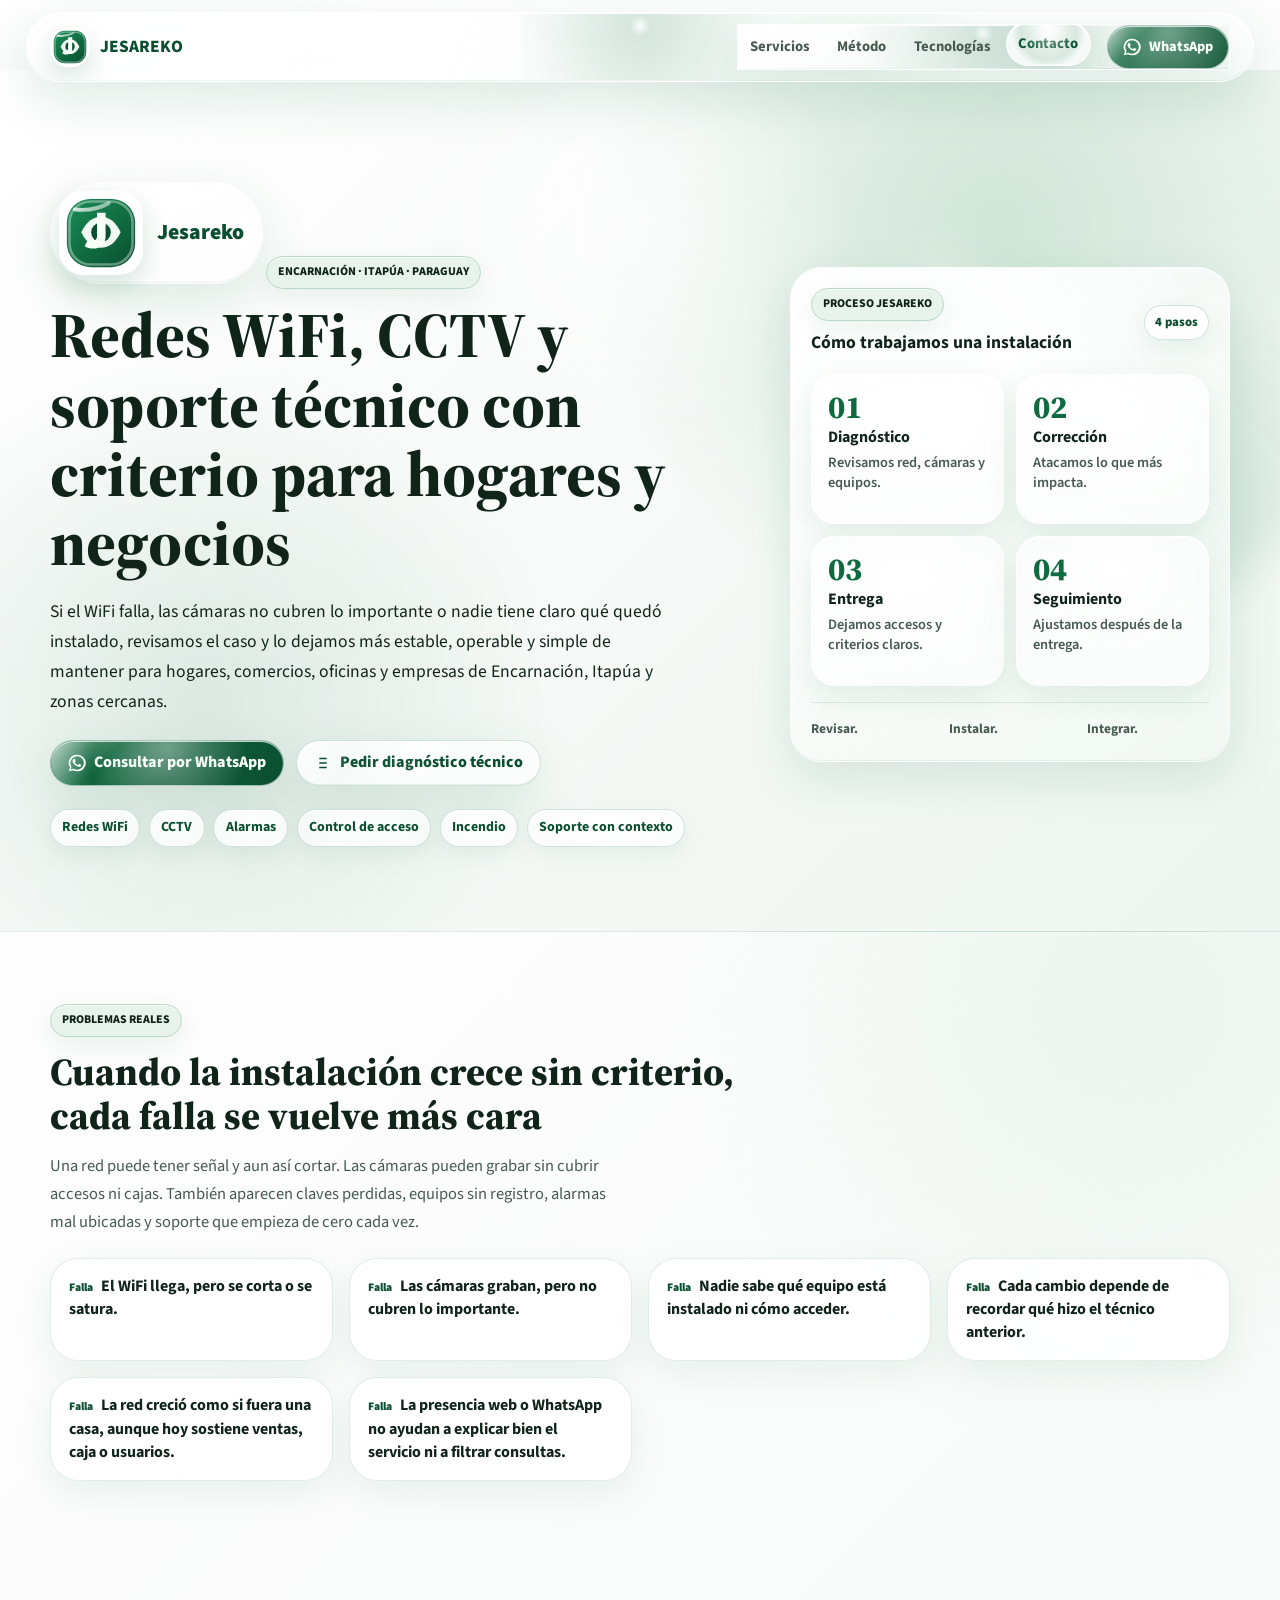
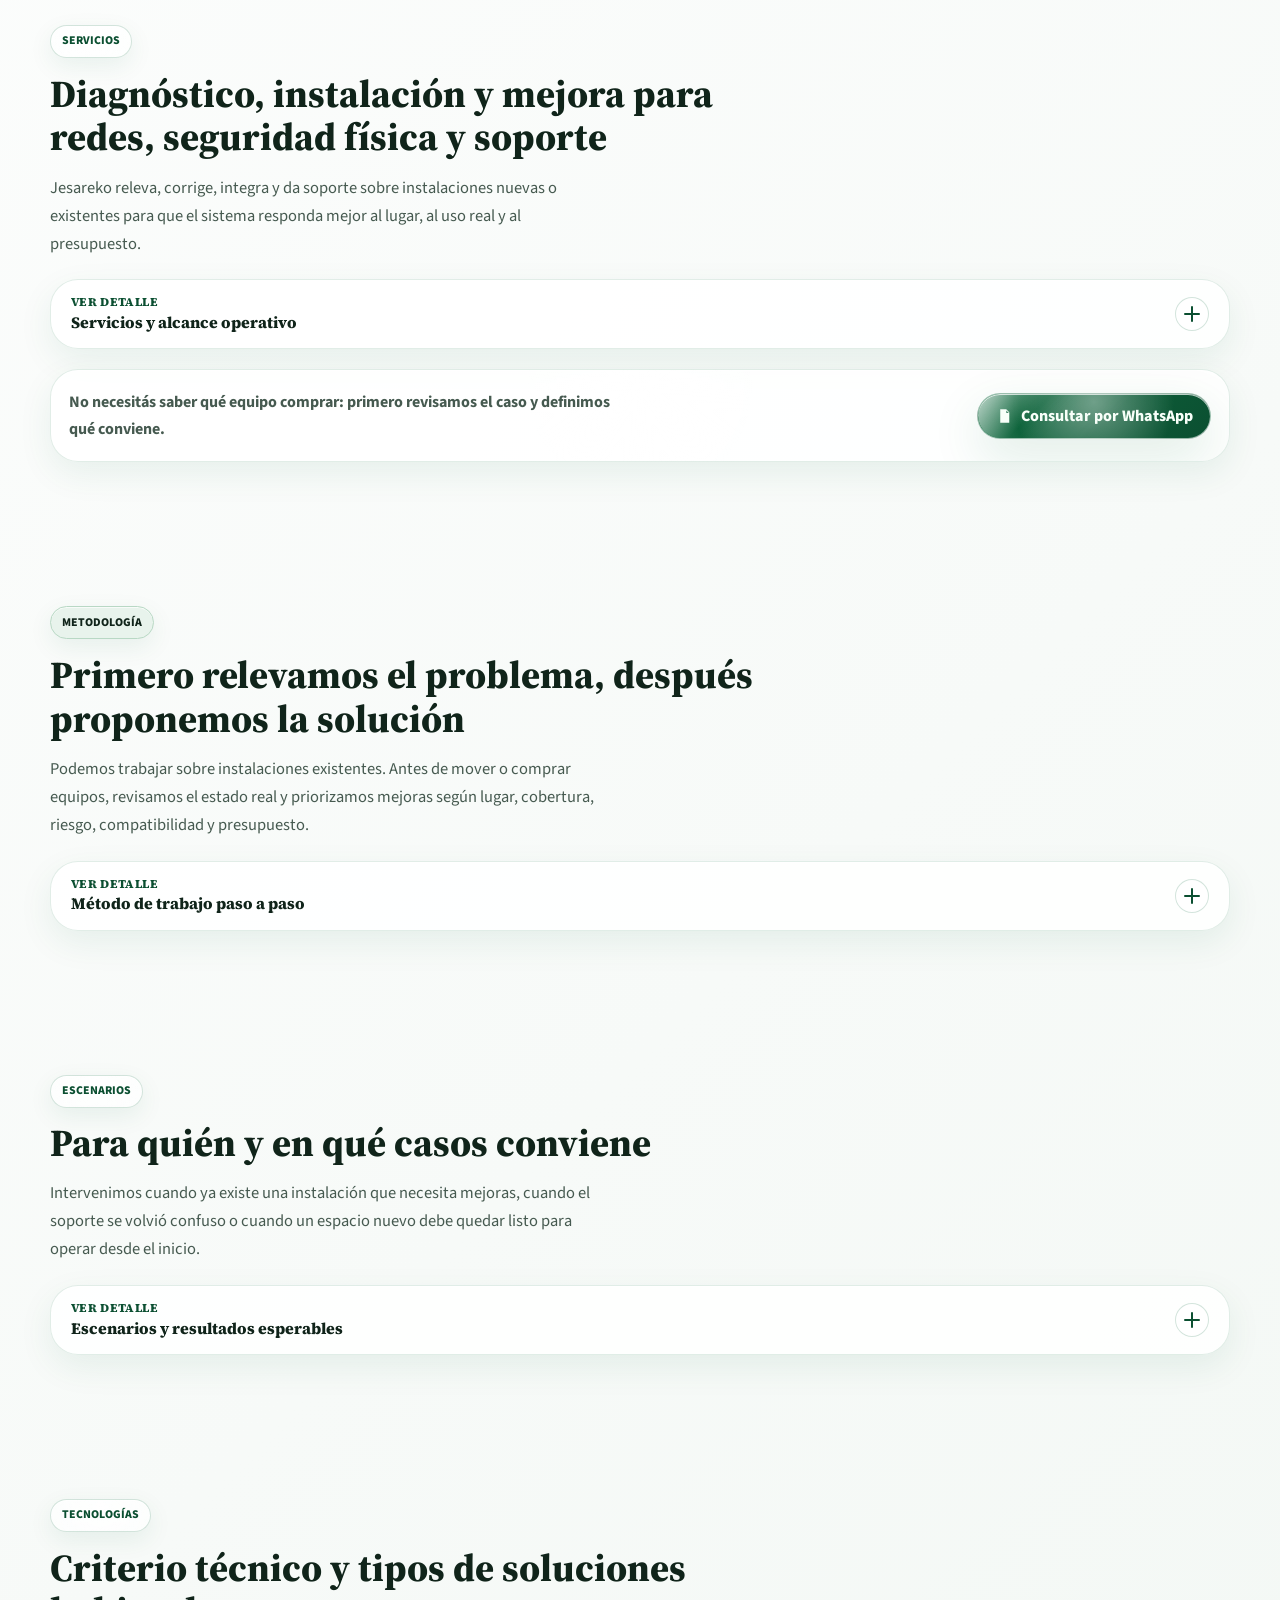
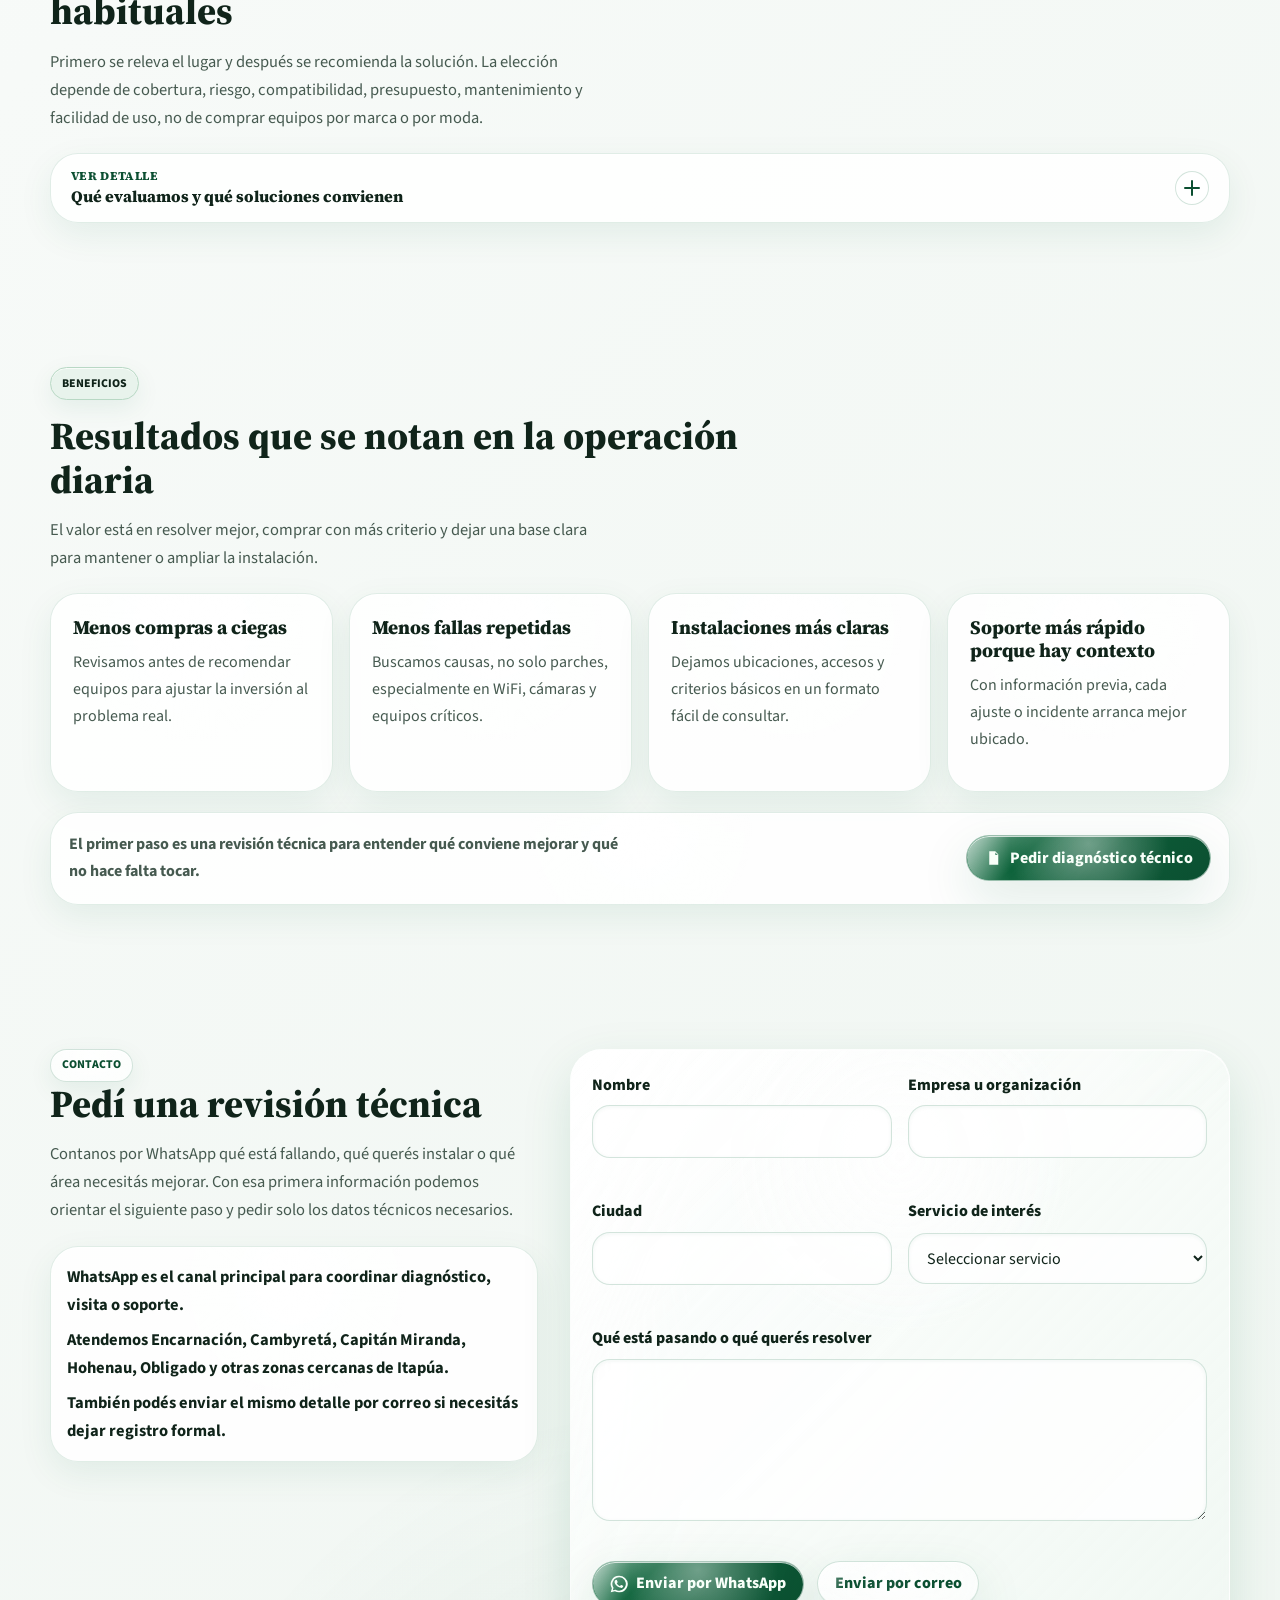
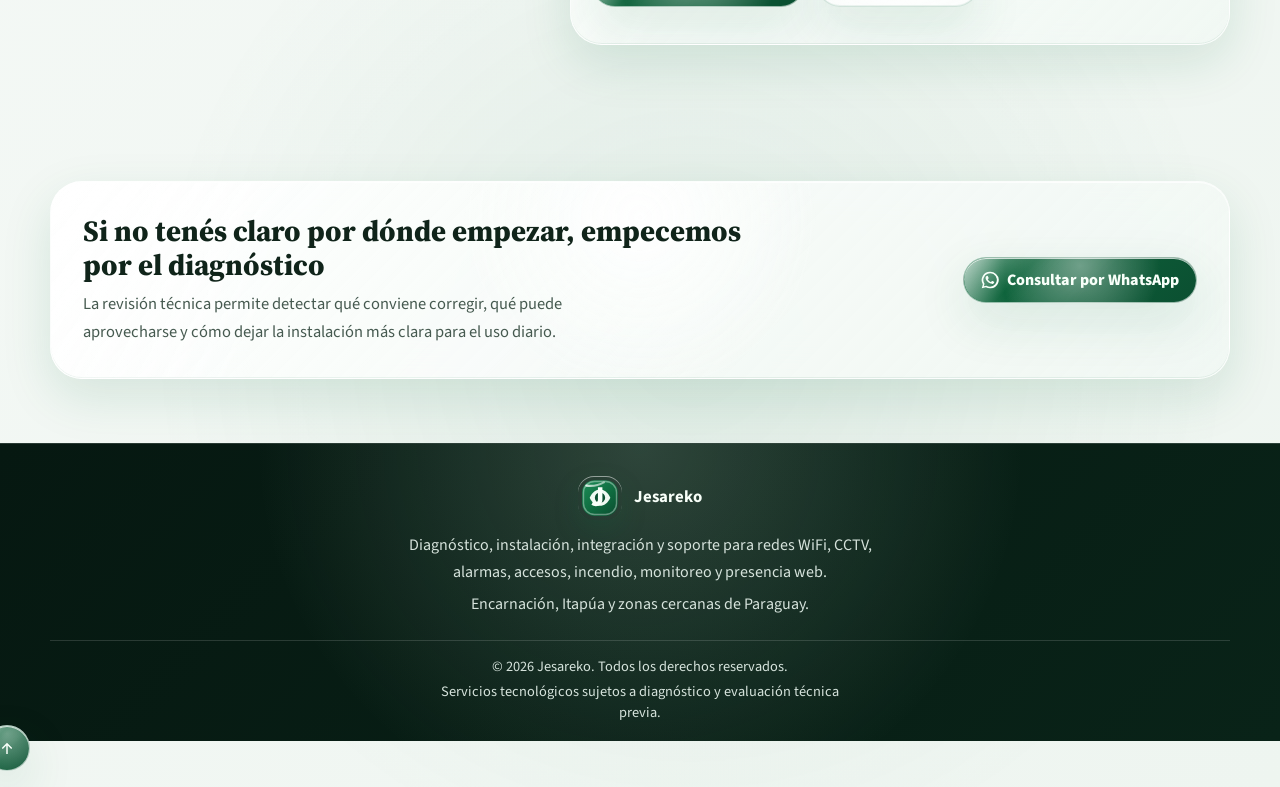
==== commit 51faf3d8: "mejoras" ====
--- a/index.html
+++ b/index.html
@@ -1,4 +1,4 @@
-﻿<!DOCTYPE html>
+<!DOCTYPE html>
 <html lang="es">
 <head>
   <meta charset="UTF-8">
@@ -12,12 +12,12 @@
   <meta property="og:description" content="Revisamos, instalamos e integramos redes WiFi, CCTV, alarmas, accesos, incendio y soporte técnico para hogares, comercios y empresas.">
   <meta property="og:type" content="website">
   <meta property="og:url" content="https://jesareko.com/">
-  <meta property="og:image" content="https://jesareko.com/assets/img/favicon.svg">
+  <meta property="og:image" content="https://jesareko.com/assets/img/jesareko-logo.svg?v=3">
   <meta name="twitter:card" content="summary">
   <meta name="twitter:title" content="Jesareko | Redes WiFi, CCTV y soporte técnico en Encarnación, Itapúa">
   <meta name="twitter:description" content="Diagnóstico, instalación y mejora de redes WiFi, CCTV, alarmas, accesos, incendio y soporte técnico en Encarnación, Itapúa y zonas cercanas.">
-  <meta name="twitter:image" content="https://jesareko.com/assets/img/favicon.svg">
-  <link rel="icon" type="image/svg+xml" href="assets/img/favicon.svg">
+  <meta name="twitter:image" content="https://jesareko.com/assets/img/jesareko-logo.svg?v=3">
+  <link rel="icon" type="image/svg+xml" href="assets/img/jesareko-logo.svg?v=3">
   <link rel="stylesheet" href="assets/css/styles.css">
   <script type="application/ld+json">
   {
@@ -47,11 +47,13 @@
   </script>
 </head>
 <body>
+  <div class="page-cursor-glow" aria-hidden="true"></div>
   <a class="skip-link" href="#inicio">Saltar al contenido principal</a>
 
   <header class="site-header" id="siteHeader">
     <nav class="navbar container" aria-label="Navegación principal">
       <a class="brand" href="#inicio" aria-label="Jesareko, inicio">
+        <img class="brand__logo" src="assets/img/jesareko-logo.svg" alt="" width="40" height="40">
         <span class="brand__name">Jesareko</span>
       </a>
 
@@ -77,6 +79,10 @@
     <section class="hero section">
       <div class="container hero__grid">
         <div class="hero__content">
+          <div class="hero-logo" aria-label="Jesareko">
+            <img src="assets/img/jesareko-logo.svg" alt="" width="80" height="80">
+            <span>Jesareko</span>
+          </div>
           <p class="badge">Encarnación · Itapúa · Paraguay</p>
           <h1>Redes WiFi, CCTV y soporte técnico con criterio para hogares y negocios</h1>
           <p class="hero__lead">Si el WiFi falla, las cámaras no cubren lo importante o nadie tiene claro qué quedó instalado, revisamos el caso y lo dejamos más estable, operable y simple de mantener para hogares, comercios, oficinas y empresas de Encarnación, Itapúa y zonas cercanas.</p>
@@ -780,7 +786,10 @@
   <footer class="site-footer">
     <div class="container footer-grid">
       <div>
-        <strong>Jesareko</strong>
+        <div class="footer-logo">
+          <img src="assets/img/jesareko-logo.svg" alt="" width="44" height="44">
+          <strong>Jesareko</strong>
+        </div>
         <p>Diagnóstico, instalación, integración y soporte para redes WiFi, CCTV, alarmas, accesos, incendio, monitoreo y presencia web.</p>
         <p>Encarnación, Itapúa y zonas cercanas de Paraguay.</p>
       </div>
--- a/assets/css/styles.css
+++ b/assets/css/styles.css
@@ -1870,3 +1870,983 @@
     font-size: 0.7rem;
   }
 }
+
+/* Bright Jesareko Liquid Glass system */
+@property --mx {
+  syntax: "<percentage>";
+  inherits: true;
+  initial-value: 50%;
+}
+
+@property --my {
+  syntax: "<percentage>";
+  inherits: true;
+  initial-value: 18%;
+}
+
+:root {
+  --page-mx-px: 50vw;
+  --page-my-px: 18vh;
+  --page-mx: 50%;
+  --page-my: 18%;
+  --glass-fill: rgba(255, 255, 255, 0.58);
+  --glass-fill-strong: rgba(255, 255, 255, 0.76);
+  --glass-border: rgba(255, 255, 255, 0.62);
+  --glass-border-green: rgba(15, 107, 63, 0.18);
+  --glass-highlight: rgba(255, 255, 255, 0.88);
+  --glass-green-glow: rgba(15, 107, 63, 0.18);
+  --glass-mint-glow: rgba(184, 216, 196, 0.34);
+  --glass-shadow: 0 18px 50px rgba(15, 107, 63, 0.13), inset 0 1px 0 rgba(255, 255, 255, 0.72), inset 0 -1px 0 rgba(15, 107, 63, 0.08);
+  --glass-shadow-hover: 0 24px 64px rgba(15, 107, 63, 0.2), 0 0 38px rgba(184, 216, 196, 0.32), inset 0 1px 0 rgba(255, 255, 255, 0.88);
+  --glass-radius: 28px;
+  --glass-radius-lg: 32px;
+  --glass-blur: 18px;
+}
+
+html {
+  background: var(--bg-section-soft);
+}
+
+body {
+  position: relative;
+  background:
+    radial-gradient(circle at 14% 8%, rgba(184, 216, 196, 0.46), transparent 30rem),
+    radial-gradient(circle at 88% 18%, rgba(232, 243, 236, 0.78), transparent 28rem),
+    radial-gradient(circle at 54% 92%, rgba(15, 107, 63, 0.08), transparent 34rem),
+    linear-gradient(135deg, #ffffff 0%, #f7faf8 48%, #eef5f0 100%);
+}
+
+body::before,
+body::after {
+  content: "";
+  position: fixed;
+  inset: 0;
+  z-index: -1;
+  pointer-events: none;
+}
+
+body::before {
+  background:
+    linear-gradient(115deg, rgba(255, 255, 255, 0.72), transparent 32%, rgba(255, 255, 255, 0.42) 64%, transparent),
+    radial-gradient(circle at 22% 28%, rgba(15, 107, 63, 0.08), transparent 18rem),
+    radial-gradient(circle at 82% 70%, rgba(184, 216, 196, 0.28), transparent 24rem);
+  opacity: 0.95;
+}
+
+body::after {
+  background-image:
+    linear-gradient(90deg, rgba(15, 107, 63, 0.035) 1px, transparent 1px),
+    linear-gradient(180deg, rgba(15, 107, 63, 0.03) 1px, transparent 1px);
+  background-size: 78px 78px;
+  mask-image: linear-gradient(180deg, rgba(0, 0, 0, 0.58), transparent 76%);
+  opacity: 0.56;
+}
+
+.page-cursor-glow {
+  position: fixed;
+  left: var(--page-mx-px);
+  top: var(--page-my-px);
+  z-index: 2;
+  width: clamp(220px, 28vw, 420px);
+  aspect-ratio: 1;
+  pointer-events: none;
+  border-radius: 999px;
+  background: radial-gradient(circle, rgba(255, 255, 255, 0.72) 0%, rgba(184, 216, 196, 0.42) 28%, rgba(15, 107, 63, 0.18) 52%, transparent 72%);
+  filter: blur(14px);
+  opacity: 0;
+  transform: translate(-50%, -50%);
+  transition: none;
+}
+
+body.has-pointer-glow .page-cursor-glow {
+  opacity: 0.36;
+}
+
+.section,
+.section--light,
+.section--web,
+.section--contact,
+.final-cta {
+  position: relative;
+  background: transparent;
+}
+
+.section--navy,
+.section-dark {
+  background:
+    radial-gradient(circle at 10% 0%, rgba(184, 216, 196, 0.42), transparent 20rem),
+    linear-gradient(135deg, #f7faf8, #eef5f0);
+  color: var(--text-dark);
+}
+
+.section--navy h2,
+.section--navy h3,
+.section--navy p,
+.section--navy li,
+.section--navy .section-note--dark {
+  color: var(--text-dark);
+}
+
+.site-header,
+.nav-menu,
+.dashboard,
+.contact-form,
+.final-cta__inner,
+.btn,
+.back-to-top {
+  --mx: 50%;
+  --my: 18%;
+  position: relative;
+  isolation: isolate;
+  overflow: hidden;
+  border: 1px solid var(--glass-border);
+  background:
+    radial-gradient(circle at var(--mx) var(--my), rgba(255, 255, 255, 0.76), transparent 7rem),
+    linear-gradient(135deg, rgba(255, 255, 255, 0.76), rgba(232, 243, 236, 0.46)),
+    var(--glass-fill);
+  -webkit-backdrop-filter: blur(var(--glass-blur)) saturate(150%);
+  backdrop-filter: blur(var(--glass-blur)) saturate(150%);
+  box-shadow: var(--glass-shadow);
+}
+
+.site-header::before,
+.nav-menu::before,
+.dashboard::before,
+.contact-form::before,
+.final-cta__inner::before,
+.btn::before,
+.back-to-top::before {
+  content: "";
+  position: absolute;
+  inset: 0;
+  z-index: 0;
+  border-radius: inherit;
+  pointer-events: none;
+  background:
+    linear-gradient(135deg, rgba(255, 255, 255, 0.9), transparent 27%, rgba(255, 255, 255, 0.36) 52%, transparent 72%),
+    linear-gradient(90deg, rgba(255, 255, 255, 0.58), transparent 18%, transparent 82%, rgba(15, 107, 63, 0.14));
+  mask-image: linear-gradient(135deg, #000, transparent 58%);
+  opacity: 0.78;
+}
+
+.site-header::after,
+.nav-menu::after,
+.dashboard::after,
+.contact-form::after,
+.final-cta__inner::after,
+.btn::after,
+.back-to-top::after {
+  content: "";
+  position: absolute;
+  inset: 1px;
+  z-index: 0;
+  border-radius: inherit;
+  pointer-events: none;
+  background:
+    radial-gradient(circle at var(--mx) var(--my), rgba(255, 255, 255, 0.94), transparent 0.65rem),
+    radial-gradient(circle at var(--mx) var(--my), rgba(15, 107, 63, 0.24), transparent 8rem),
+    linear-gradient(115deg, transparent 12%, rgba(255, 255, 255, 0.24) 20%, transparent 34%, rgba(184, 216, 196, 0.2) 68%, transparent 78%);
+  opacity: 0.7;
+}
+
+.site-header > *,
+.nav-menu > *,
+.dashboard > *,
+.contact-form > *,
+.final-cta__inner > *,
+.btn > *,
+.back-to-top > * {
+  position: relative;
+  z-index: 1;
+}
+
+.site-header {
+  top: 0.75rem;
+  width: min(100% - 32px, calc(var(--container) + 48px));
+  margin-inline: auto;
+  border-radius: 999px;
+  background:
+    radial-gradient(circle at var(--mx) var(--my), rgba(255, 255, 255, 0.88), transparent 8rem),
+    rgba(255, 255, 255, 0.7);
+}
+
+.site-header.is-scrolled {
+  background:
+    radial-gradient(circle at var(--mx) var(--my), rgba(255, 255, 255, 0.9), transparent 8rem),
+    rgba(255, 255, 255, 0.82);
+  box-shadow: var(--glass-shadow-hover);
+}
+
+.navbar {
+  width: min(100% - 28px, var(--container));
+  min-height: 68px;
+}
+
+.brand {
+  gap: 0.65rem;
+}
+
+.brand__logo,
+.footer-logo img,
+.hero-logo img {
+  display: block;
+  flex: 0 0 auto;
+  border-radius: 18px;
+  box-shadow: 0 10px 26px rgba(15, 107, 63, 0.18), inset 0 1px 0 rgba(255, 255, 255, 0.5);
+}
+
+.brand__logo {
+  width: 40px;
+  height: 40px;
+}
+
+.brand__name {
+  color: var(--accent-dark);
+  letter-spacing: 0;
+}
+
+.hero-logo {
+  width: fit-content;
+  display: inline-flex;
+  align-items: center;
+  gap: 0.9rem;
+  margin-bottom: 1rem;
+  padding: 0.5rem 0.75rem 0.5rem 0.5rem;
+  border: 1px solid var(--glass-border);
+  border-radius: 999px;
+  background: rgba(255, 255, 255, 0.64);
+  -webkit-backdrop-filter: blur(14px) saturate(145%);
+  backdrop-filter: blur(14px) saturate(145%);
+  box-shadow: var(--glass-shadow);
+  color: var(--accent-dark);
+  font-weight: 900;
+}
+
+.hero-logo img {
+  width: clamp(64px, 7vw, 84px);
+  height: clamp(64px, 7vw, 84px);
+  border-radius: 24px;
+}
+
+.hero-logo span {
+  padding-right: 0.35rem;
+  font-size: clamp(1.05rem, 2vw, 1.35rem);
+  line-height: 1;
+}
+
+.footer-logo {
+  display: inline-flex;
+  align-items: center;
+  justify-content: center;
+  gap: 0.7rem;
+  margin-bottom: 0.75rem;
+}
+
+.footer-logo img {
+  width: 44px;
+  height: 44px;
+  border-radius: 16px;
+}
+
+.footer-logo strong {
+  margin-bottom: 0;
+}
+
+.nav-links a,
+.nav-toggle,
+.badge,
+.eyebrow,
+.status-pill,
+.chip-list span,
+.tech-chips span,
+.area-list span,
+.product-ref-card__brand {
+  border-radius: 999px;
+}
+
+.nav-links a {
+  --mx: 50%;
+  --my: 18%;
+  position: relative;
+  overflow: hidden;
+  min-height: 40px;
+  border: 1px solid transparent;
+  color: var(--text-muted-dark);
+  transition: transform 0.2s ease, color 0.2s ease, background 0.2s ease, box-shadow 0.2s ease, border-color 0.2s ease;
+}
+
+.nav-links a::after {
+  content: "";
+  position: absolute;
+  inset: 1px;
+  border-radius: inherit;
+  pointer-events: none;
+  background: radial-gradient(circle at var(--mx) var(--my), rgba(255, 255, 255, 0.9), transparent 5rem);
+  opacity: 0;
+  transition: opacity 0.2s ease;
+}
+
+.nav-links a:hover,
+.nav-links a.is-active {
+  transform: translateY(-3px);
+  color: var(--accent-dark);
+  background: rgba(255, 255, 255, 0.72);
+  border-color: var(--glass-border);
+  box-shadow: var(--glass-shadow-hover);
+}
+
+.nav-links a:hover::after,
+.nav-links a.is-active::after {
+  opacity: 0.82;
+}
+
+.nav-toggle {
+  border-color: var(--glass-border-green);
+  background: rgba(255, 255, 255, 0.72);
+  border-radius: 999px;
+  box-shadow: var(--glass-shadow);
+}
+
+.nav-toggle span {
+  border-radius: 999px;
+  background: var(--accent-dark);
+}
+
+.btn {
+  border-radius: 999px;
+  border-color: var(--glass-border);
+  transition: transform 0.2s ease, box-shadow 0.2s ease, border-color 0.2s ease, background 0.2s ease;
+}
+
+.btn:hover {
+  transform: translateY(-3px);
+  box-shadow: var(--glass-shadow-hover);
+}
+
+.btn:active {
+  transform: translateY(-1px);
+}
+
+.btn--primary,
+.btn--whatsapp {
+  color: var(--text-light);
+  border-color: rgba(255, 255, 255, 0.58);
+  background:
+    radial-gradient(circle at var(--mx) var(--my), rgba(255, 255, 255, 0.38), transparent 5rem),
+    linear-gradient(135deg, var(--accent), var(--accent-dark));
+}
+
+.btn--secondary,
+.btn--mail,
+.btn--light {
+  color: var(--accent-dark);
+  background:
+    radial-gradient(circle at var(--mx) var(--my), rgba(255, 255, 255, 0.75), transparent 5rem),
+    rgba(255, 255, 255, 0.64);
+  border-color: var(--glass-border-green);
+}
+
+.hero {
+  min-height: 700px;
+  isolation: isolate;
+  overflow: hidden;
+  padding-top: 112px;
+  border-bottom: 1px solid rgba(15, 107, 63, 0.12);
+  background:
+    radial-gradient(circle at var(--page-mx) var(--page-my), rgba(255, 255, 255, 0.62), transparent 13rem),
+    radial-gradient(circle at 78% 18%, rgba(184, 216, 196, 0.62), transparent 26rem),
+    radial-gradient(circle at 16% 74%, rgba(15, 107, 63, 0.12), transparent 22rem),
+    linear-gradient(135deg, #ffffff 0%, #f7faf8 48%, #eef5f0 100%);
+}
+
+.hero::before {
+  content: "";
+  position: absolute;
+  z-index: -1;
+  pointer-events: none;
+  width: min(50vw, 38rem);
+  aspect-ratio: 1.25;
+  right: -5%;
+  top: 13%;
+  border-radius: 44% 56% 62% 38% / 52% 42% 58% 48%;
+  background:
+    radial-gradient(circle at 34% 26%, rgba(255, 255, 255, 0.86), transparent 12%),
+    radial-gradient(circle at 54% 50%, rgba(184, 216, 196, 0.5), transparent 38%),
+    radial-gradient(circle at 72% 72%, rgba(15, 107, 63, 0.16), transparent 42%);
+  filter: blur(18px) saturate(130%);
+  opacity: 0.82;
+}
+
+.hero .badge,
+.hero h1,
+.hero .hero__lead {
+  color: var(--text-dark);
+}
+
+.hero__lead {
+  color: var(--text-muted-dark);
+}
+
+.badge,
+.eyebrow,
+.status-pill,
+.chip-list span,
+.tech-chips span,
+.area-list span {
+  border: 1px solid var(--glass-border-green);
+  background:
+    radial-gradient(circle at var(--mx, 50%) var(--my, 18%), rgba(255, 255, 255, 0.78), transparent 4rem),
+    rgba(255, 255, 255, 0.66);
+  color: var(--accent-dark);
+  -webkit-backdrop-filter: blur(10px) saturate(135%);
+  backdrop-filter: blur(10px) saturate(135%);
+  box-shadow: inset 0 1px 0 rgba(255, 255, 255, 0.72), 0 8px 24px rgba(15, 107, 63, 0.08);
+  letter-spacing: 0;
+}
+
+.dashboard {
+  border-radius: var(--glass-radius-lg);
+  color: var(--text-dark);
+  background:
+    radial-gradient(circle at var(--mx) var(--my), rgba(255, 255, 255, 0.86), transparent 10rem),
+    linear-gradient(145deg, rgba(255, 255, 255, 0.8), rgba(232, 243, 236, 0.52)),
+    var(--glass-fill-strong);
+}
+
+.dashboard .eyebrow,
+.dashboard__top strong,
+.metric-card strong {
+  color: var(--text-dark);
+}
+
+.dashboard__footer,
+.metric-card small {
+  color: var(--text-muted-dark);
+}
+
+.metric-grid {
+  align-items: stretch;
+}
+
+.metric-card {
+  --mx: 50%;
+  --my: 18%;
+  position: relative;
+  overflow: hidden;
+  min-height: 150px;
+  border: 1px solid var(--glass-border);
+  border-radius: 24px;
+  background:
+    radial-gradient(circle at var(--mx) var(--my), rgba(255, 255, 255, 0.8), transparent 6rem),
+    rgba(255, 255, 255, 0.6);
+  -webkit-backdrop-filter: blur(14px) saturate(145%);
+  backdrop-filter: blur(14px) saturate(145%);
+  box-shadow: 0 12px 30px rgba(15, 107, 63, 0.1), inset 0 1px 0 rgba(255, 255, 255, 0.72);
+  transition: transform 0.2s ease, box-shadow 0.2s ease;
+}
+
+.metric-card:hover {
+  transform: translateY(-3px);
+  box-shadow: var(--glass-shadow-hover);
+}
+
+.metric-card__number {
+  color: var(--accent);
+}
+
+.dashboard__footer {
+  border-top-color: rgba(15, 107, 63, 0.12);
+}
+
+.card,
+.benefit-card,
+.service-card,
+.case-card,
+.package-card,
+.tech-group,
+.timeline-item,
+.comparison__col,
+.coverage-card,
+.security-solution-card,
+.security-usecase-card,
+.product-ref-card,
+.web-service,
+.cta-band,
+.contact-points,
+.area-list,
+.section--web .web-service,
+.section--web .web-service > .section-note,
+.section--navy .comparison__col,
+.section--navy .comparison__col--muted,
+.section--navy .section-note--dark {
+  --mx: 50%;
+  --my: 18%;
+  position: relative;
+  overflow: hidden;
+  border: 1px solid rgba(15, 107, 63, 0.12);
+  border-left: 1px solid rgba(15, 107, 63, 0.12);
+  border-radius: var(--glass-radius);
+  background:
+    radial-gradient(circle at var(--mx) var(--my), rgba(255, 255, 255, 0.68), transparent 7rem),
+    rgba(255, 255, 255, 0.87);
+  color: var(--text-dark);
+  box-shadow: 0 12px 34px rgba(15, 107, 63, 0.08), inset 0 1px 0 rgba(255, 255, 255, 0.72);
+}
+
+.service-card,
+.case-card,
+.benefit-card,
+.tech-group,
+.timeline-item,
+.coverage-card,
+.security-solution-card,
+.security-usecase-card,
+.product-ref-card,
+.package-card,
+.comparison__col,
+.accordion-item {
+  height: 100%;
+  transition: transform 0.2s ease, box-shadow 0.2s ease, border-color 0.2s ease;
+}
+
+.service-card::after,
+.case-card::after,
+.benefit-card::after,
+.tech-group::after,
+.timeline-item::after,
+.coverage-card::after,
+.security-solution-card::after,
+.security-usecase-card::after,
+.product-ref-card::after,
+.package-card::after,
+.comparison__col::after,
+.metric-card::after,
+.accordion-item::after {
+  content: "";
+  position: absolute;
+  inset: 1px;
+  border-radius: inherit;
+  pointer-events: none;
+  background: radial-gradient(circle at var(--mx) var(--my), rgba(255, 255, 255, 0.78), transparent 6rem);
+  opacity: 0;
+  transition: opacity 0.2s ease;
+}
+
+.service-card:hover,
+.case-card:hover,
+.benefit-card:hover,
+.tech-group:hover,
+.timeline-item:hover,
+.coverage-card:hover,
+.security-solution-card:hover,
+.security-usecase-card:hover,
+.product-ref-card:hover,
+.package-card:hover,
+.comparison__col:hover,
+.accordion-item:hover,
+.contact-form:hover,
+.final-cta__inner:hover,
+.dashboard:hover {
+  transform: translateY(-3px);
+  border-color: rgba(15, 107, 63, 0.22);
+  box-shadow: var(--glass-shadow-hover);
+}
+
+.service-card:hover::after,
+.case-card:hover::after,
+.benefit-card:hover::after,
+.tech-group:hover::after,
+.timeline-item:hover::after,
+.coverage-card:hover::after,
+.security-solution-card:hover::after,
+.security-usecase-card:hover::after,
+.product-ref-card:hover::after,
+.package-card:hover::after,
+.comparison__col:hover::after,
+.metric-card:hover::after,
+.accordion-item:hover::after {
+  opacity: 0.78;
+}
+
+.pain-card::before {
+  content: "Falla";
+  display: inline-flex;
+  margin-right: 0.55rem;
+  color: var(--accent-dark);
+  font-size: 0.72rem;
+  font-weight: 900;
+}
+
+.service-card__icon,
+.timeline-item span {
+  border-radius: 14px;
+  background: linear-gradient(135deg, var(--accent), var(--accent-dark));
+  box-shadow: 0 12px 28px rgba(15, 107, 63, 0.2);
+}
+
+.accordion-item,
+.section--navy .accordion--dark .accordion-item {
+  --mx: 50%;
+  --my: 18%;
+  position: relative;
+  overflow: hidden;
+  border: 1px solid rgba(15, 107, 63, 0.12);
+  border-radius: var(--glass-radius);
+  background: rgba(255, 255, 255, 0.87);
+  box-shadow: 0 12px 34px rgba(15, 107, 63, 0.08), inset 0 1px 0 rgba(255, 255, 255, 0.72);
+}
+
+.accordion__trigger:hover,
+.accordion__trigger:focus-visible {
+  background: linear-gradient(90deg, rgba(232, 243, 236, 0.72), rgba(255, 255, 255, 0.54));
+}
+
+.accordion__panel,
+.section--navy .accordion--dark .accordion__panel {
+  background: rgba(247, 250, 248, 0.82);
+  border-top: 1px solid rgba(15, 107, 63, 0.1);
+}
+
+.accordion__icon {
+  width: 34px;
+  height: 34px;
+  flex-basis: 34px;
+  border: 1px solid var(--glass-border-green);
+  border-radius: 999px;
+  background: rgba(255, 255, 255, 0.74);
+  box-shadow: inset 0 1px 0 rgba(255, 255, 255, 0.72);
+}
+
+.accordion__icon::before,
+.accordion__icon::after,
+.bar,
+.bar span {
+  border-radius: 999px;
+}
+
+.security-solution-card__media,
+.product-ref-card__media {
+  border-color: rgba(15, 107, 63, 0.12);
+  border-radius: 20px;
+  background:
+    radial-gradient(circle at 50% 0, rgba(255, 255, 255, 0.84), transparent 58%),
+    var(--surface-soft);
+}
+
+.product-ref-card__brand {
+  display: inline-flex;
+  padding: 0.2rem 0.55rem;
+  border: 1px solid rgba(15, 107, 63, 0.14);
+  background: var(--accent-soft);
+  color: var(--accent-dark);
+  letter-spacing: 0;
+}
+
+.contact-form,
+.final-cta__inner {
+  border-radius: var(--glass-radius-lg);
+  background:
+    radial-gradient(circle at var(--mx) var(--my), rgba(255, 255, 255, 0.88), transparent 11rem),
+    linear-gradient(135deg, rgba(255, 255, 255, 0.8), rgba(232, 243, 236, 0.56)),
+    var(--glass-fill-strong);
+  transition: transform 0.2s ease, box-shadow 0.2s ease, border-color 0.2s ease;
+}
+
+input,
+select,
+textarea {
+  border: 1px solid rgba(15, 107, 63, 0.18);
+  border-radius: 18px;
+  background: rgba(255, 255, 255, 0.8);
+  color: var(--text-dark);
+  box-shadow: inset 0 1px 4px rgba(15, 107, 63, 0.06), inset 0 1px 0 rgba(255, 255, 255, 0.8);
+}
+
+input:focus,
+select:focus,
+textarea:focus {
+  border-color: var(--accent);
+  outline: 3px solid rgba(15, 107, 63, 0.18);
+  outline-offset: 2px;
+}
+
+input.is-invalid,
+select.is-invalid,
+textarea.is-invalid {
+  border-color: #c43b3b;
+  background: #fff8f8;
+}
+
+.final-cta {
+  background: transparent;
+}
+
+.site-footer {
+  background:
+    radial-gradient(circle at var(--page-mx) 0%, rgba(184, 216, 196, 0.22), transparent 24rem),
+    linear-gradient(135deg, #061811, var(--bg-dark));
+}
+
+.back-to-top {
+  border-radius: 999px;
+  color: var(--text-light);
+  background:
+    radial-gradient(circle at var(--mx) var(--my), rgba(255, 255, 255, 0.38), transparent 3rem),
+    linear-gradient(135deg, var(--accent), var(--accent-dark));
+}
+
+@media (max-width: 860px) {
+  .site-header {
+    width: min(100% - 24px, calc(var(--container) + 48px));
+    top: 0.55rem;
+    border-radius: 28px;
+  }
+
+  .navbar {
+    min-height: 64px;
+  }
+
+  .nav-menu {
+    top: calc(100% + 0.65rem);
+    left: 0;
+    right: 0;
+    border-radius: var(--glass-radius);
+    background:
+      radial-gradient(circle at var(--mx) var(--my), rgba(255, 255, 255, 0.84), transparent 10rem),
+      rgba(255, 255, 255, 0.84);
+  }
+
+  .nav-links a {
+    border-radius: 18px;
+  }
+
+  .hero {
+    padding-top: 100px;
+  }
+}
+
+@media (max-width: 640px) {
+  :root {
+    --glass-blur: 12px;
+    --glass-radius: 24px;
+    --glass-radius-lg: 28px;
+  }
+
+  .page-cursor-glow {
+    display: none;
+  }
+
+  body::after {
+    background-size: 52px 52px;
+    opacity: 0.36;
+  }
+
+  .dashboard,
+  .contact-form,
+  .final-cta__inner,
+  .accordion-item,
+  .service-card,
+  .case-card,
+  .benefit-card,
+  .tech-group,
+  .timeline-item,
+  .coverage-card,
+  .security-solution-card,
+  .security-usecase-card,
+  .product-ref-card,
+  .card,
+  .comparison__col,
+  .cta-band,
+  .contact-points,
+  .area-list {
+    border-radius: var(--glass-radius);
+  }
+
+  .hero-logo {
+    gap: 0.65rem;
+    padding: 0.45rem 0.7rem 0.45rem 0.45rem;
+  }
+}
+
+@supports not ((backdrop-filter: blur(1px)) or (-webkit-backdrop-filter: blur(1px))) {
+  .site-header,
+  .nav-menu,
+  .dashboard,
+  .contact-form,
+  .final-cta__inner,
+  .btn,
+  .back-to-top {
+    background: rgba(255, 255, 255, 0.94);
+  }
+}
+
+@media (prefers-reduced-transparency: reduce) {
+  .site-header,
+  .nav-menu,
+  .dashboard,
+  .contact-form,
+  .final-cta__inner,
+  .btn,
+  .back-to-top,
+  .metric-card,
+  .accordion-item {
+    -webkit-backdrop-filter: none;
+    backdrop-filter: none;
+    background: rgba(255, 255, 255, 0.96);
+  }
+}
+
+@media (prefers-reduced-motion: reduce) {
+  html {
+    scroll-behavior: auto;
+  }
+
+  .page-cursor-glow {
+    display: none;
+  }
+
+  *,
+  *::before,
+  *::after {
+    animation-duration: 0.01ms !important;
+    animation-iteration-count: 1 !important;
+    scroll-behavior: auto !important;
+    transition-duration: 0.01ms !important;
+  }
+
+  .btn:hover,
+  .nav-links a:hover,
+  .metric-card:hover,
+  .service-card:hover,
+  .case-card:hover,
+  .benefit-card:hover,
+  .tech-group:hover,
+  .timeline-item:hover,
+  .coverage-card:hover,
+  .security-solution-card:hover,
+  .security-usecase-card:hover,
+  .product-ref-card:hover,
+  .package-card:hover,
+  .comparison__col:hover,
+  .accordion-item:hover,
+  .contact-form:hover,
+  .final-cta__inner:hover,
+  .dashboard:hover {
+    transform: none;
+  }
+}
+
+/* Final hover polish */
+main,
+.site-footer {
+  position: relative;
+  z-index: 1;
+}
+
+.site-header,
+.nav-menu {
+  z-index: 100;
+}
+
+.btn,
+.nav-links a,
+.dashboard,
+.metric-card,
+.service-card,
+.case-card,
+.benefit-card,
+.tech-group,
+.security-solution-card,
+.security-usecase-card,
+.product-ref-card,
+.accordion-item,
+.contact-form,
+.final-cta__inner,
+.back-to-top {
+  transition: transform 180ms ease, border-color 180ms ease, box-shadow 180ms ease, background 180ms ease;
+}
+
+.btn::after,
+.nav-links a::after,
+.dashboard::after,
+.metric-card::after,
+.service-card::after,
+.case-card::after,
+.benefit-card::after,
+.tech-group::after,
+.security-solution-card::after,
+.security-usecase-card::after,
+.product-ref-card::after,
+.accordion-item::after,
+.contact-form::after,
+.final-cta__inner::after,
+.back-to-top::after {
+  content: "";
+  position: absolute;
+  inset: 1px;
+  z-index: 0;
+  border-radius: inherit;
+  pointer-events: none;
+  background:
+    radial-gradient(circle at var(--mx, 50%) var(--my, 18%), rgba(255, 255, 255, 0.86) 0%, rgba(255, 255, 255, 0.52) 12%, rgba(184, 216, 196, 0.34) 34%, rgba(15, 107, 63, 0.16) 54%, transparent 72%);
+  opacity: 0;
+  transition: opacity 180ms ease;
+}
+
+.btn:hover,
+.nav-links a:hover,
+.dashboard:hover,
+.metric-card:hover,
+.service-card:hover,
+.case-card:hover,
+.benefit-card:hover,
+.tech-group:hover,
+.security-solution-card:hover,
+.security-usecase-card:hover,
+.product-ref-card:hover,
+.accordion-item:hover,
+.contact-form:hover,
+.final-cta__inner:hover,
+.back-to-top:hover,
+.btn:focus-visible,
+.nav-links a:focus-visible,
+.contact-form:focus-within,
+.final-cta__inner:focus-within,
+.accordion-item:focus-within {
+  transform: translateY(-3px);
+  border-color: rgba(15, 107, 63, 0.32);
+  box-shadow: var(--glass-shadow-hover);
+}
+
+.btn:hover::after,
+.nav-links a:hover::after,
+.dashboard:hover::after,
+.metric-card:hover::after,
+.service-card:hover::after,
+.case-card:hover::after,
+.benefit-card:hover::after,
+.tech-group:hover::after,
+.security-solution-card:hover::after,
+.security-usecase-card:hover::after,
+.product-ref-card:hover::after,
+.accordion-item:hover::after,
+.contact-form:hover::after,
+.final-cta__inner:hover::after,
+.back-to-top:hover::after,
+.btn:focus-visible::after,
+.nav-links a:focus-visible::after,
+.contact-form:focus-within::after,
+.final-cta__inner:focus-within::after,
+.accordion-item:focus-within::after {
+  opacity: 0.85;
+}
+
+.btn > *,
+.dashboard > *,
+.contact-form > *,
+.final-cta__inner > *,
+.back-to-top > * {
+  position: relative;
+  z-index: 1;
+}
+
